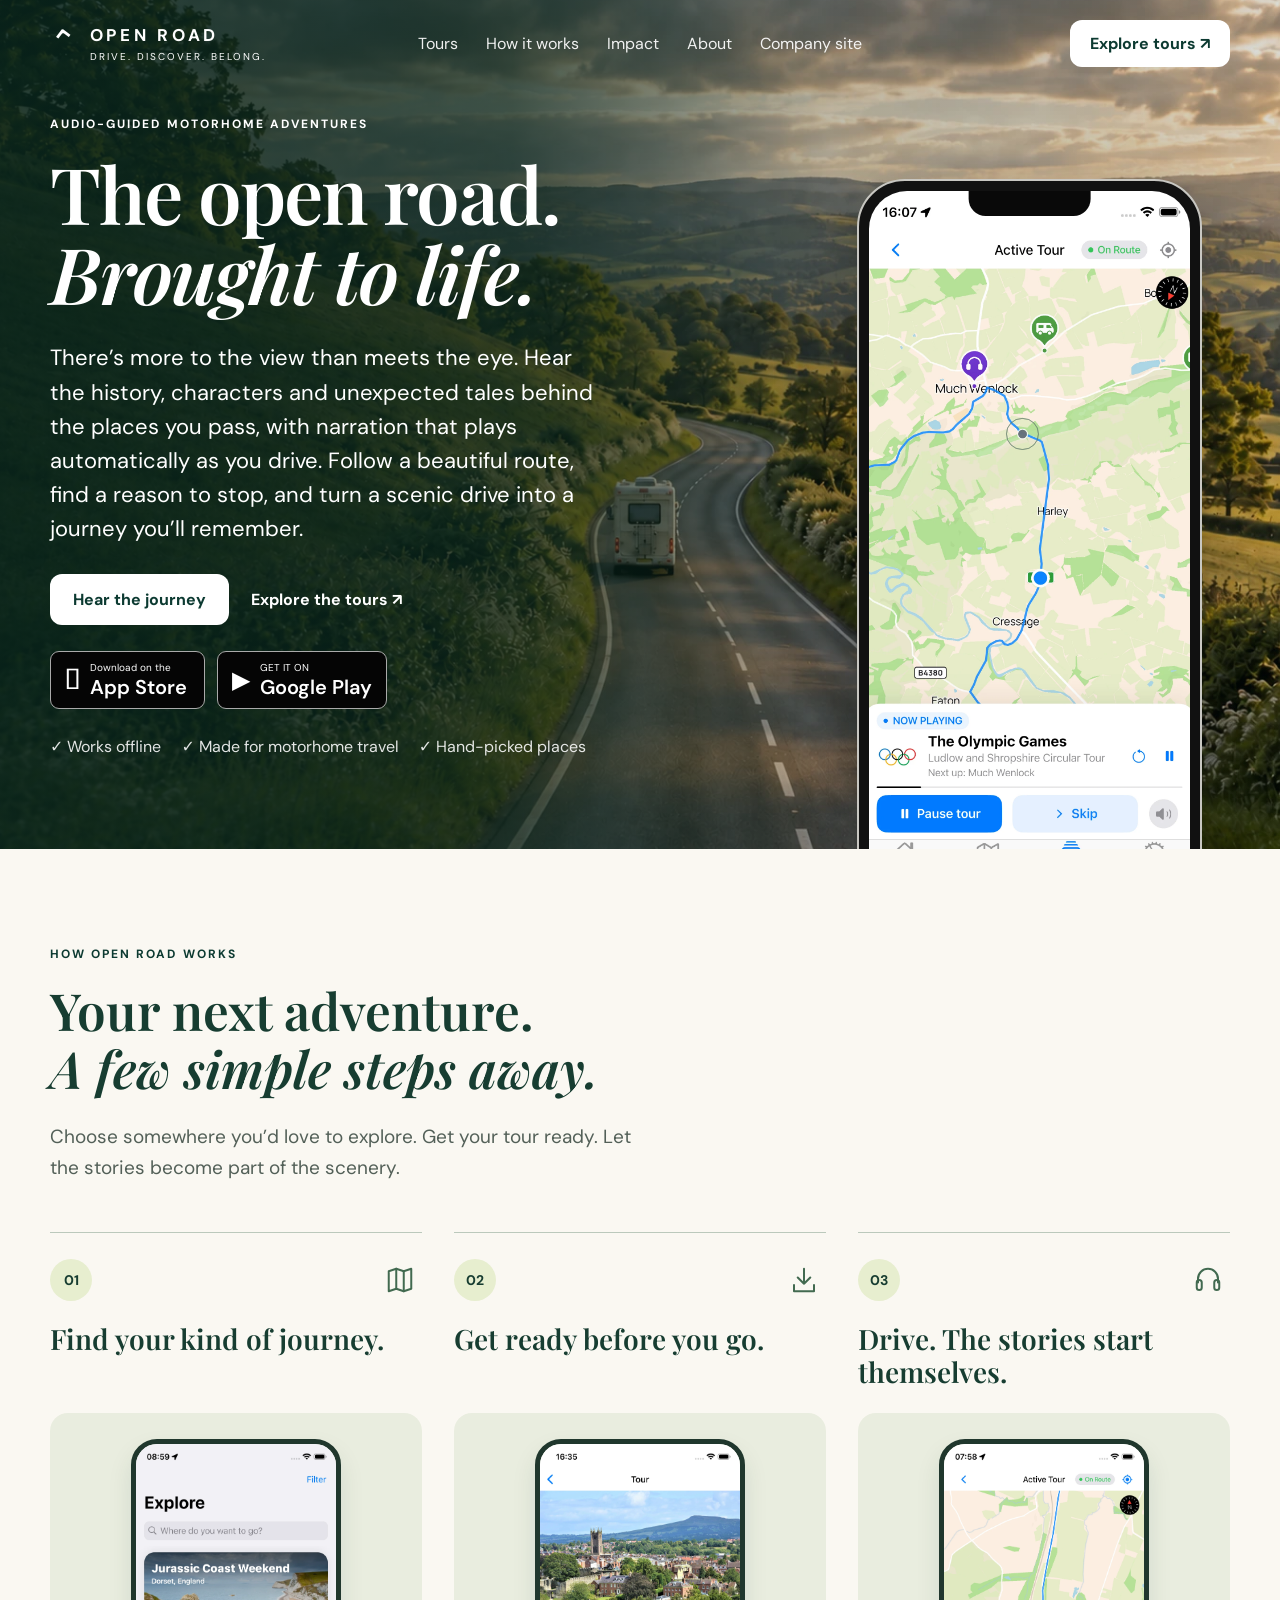
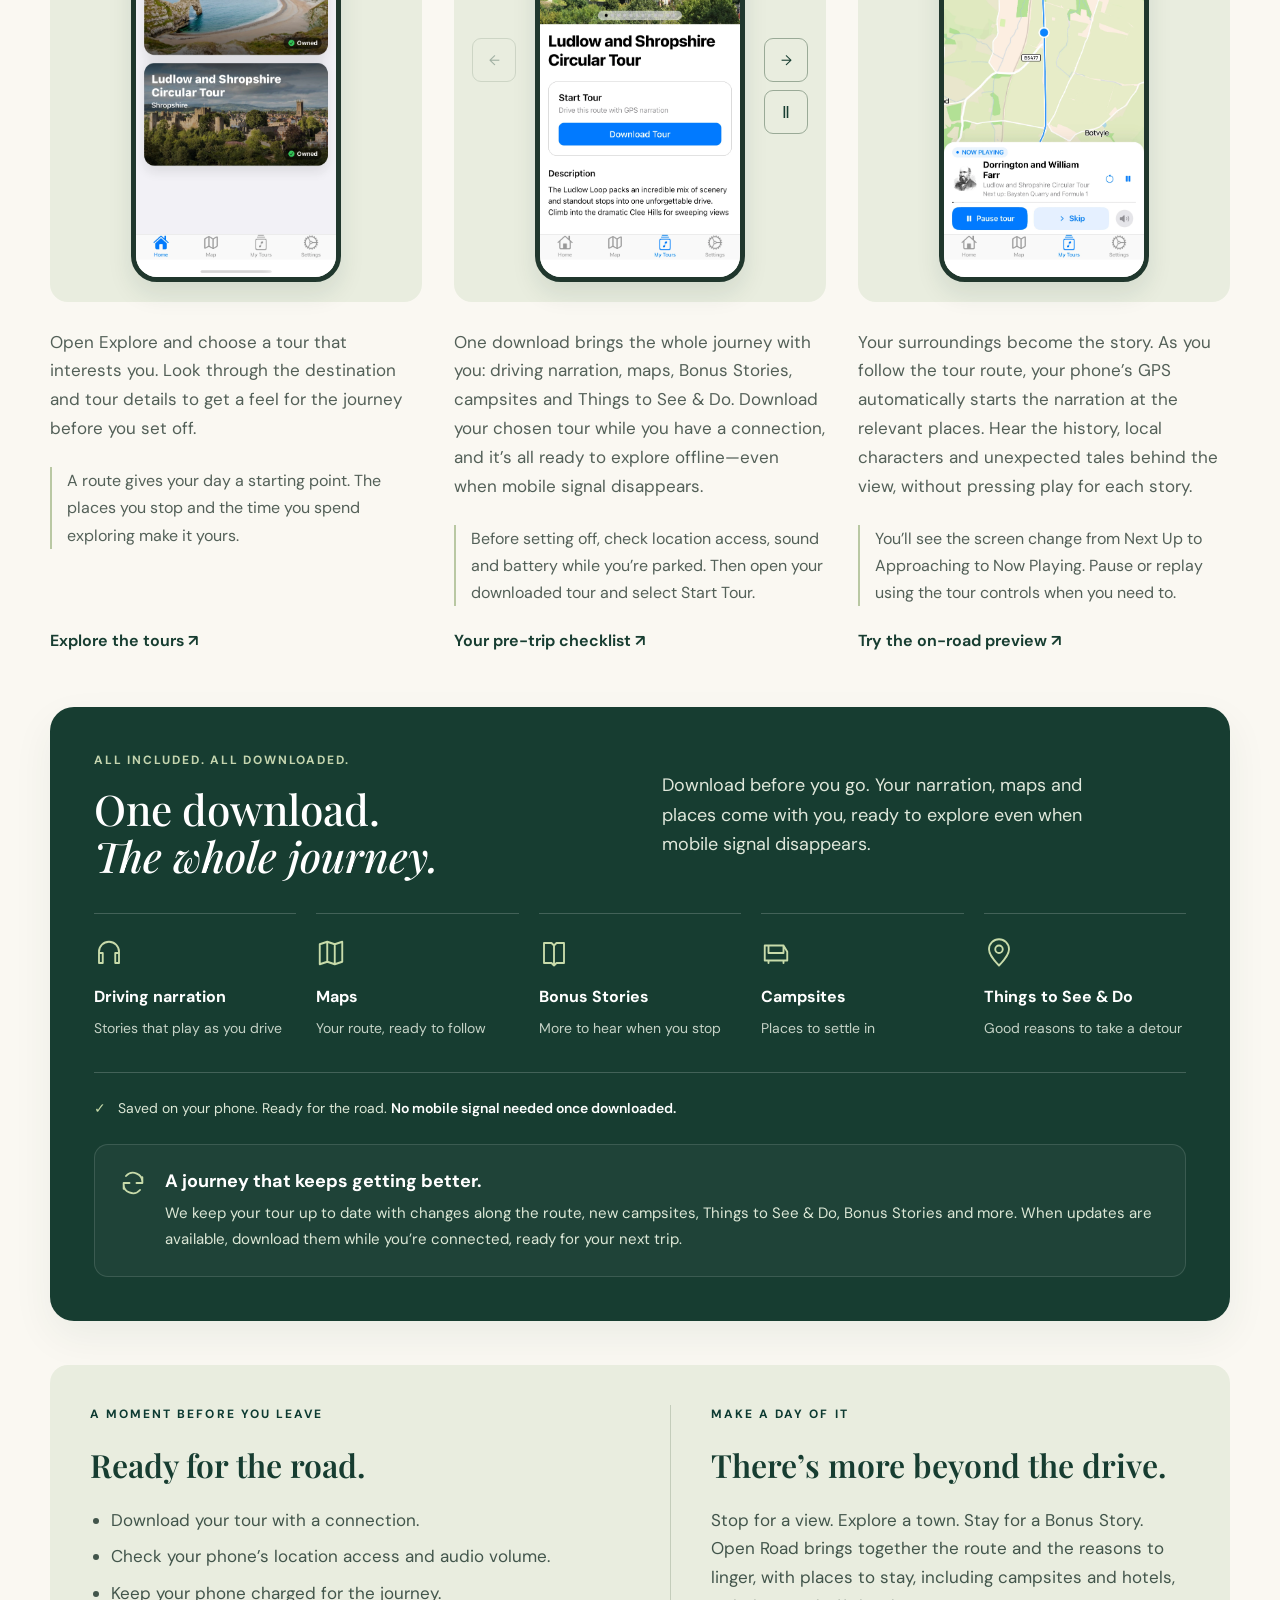
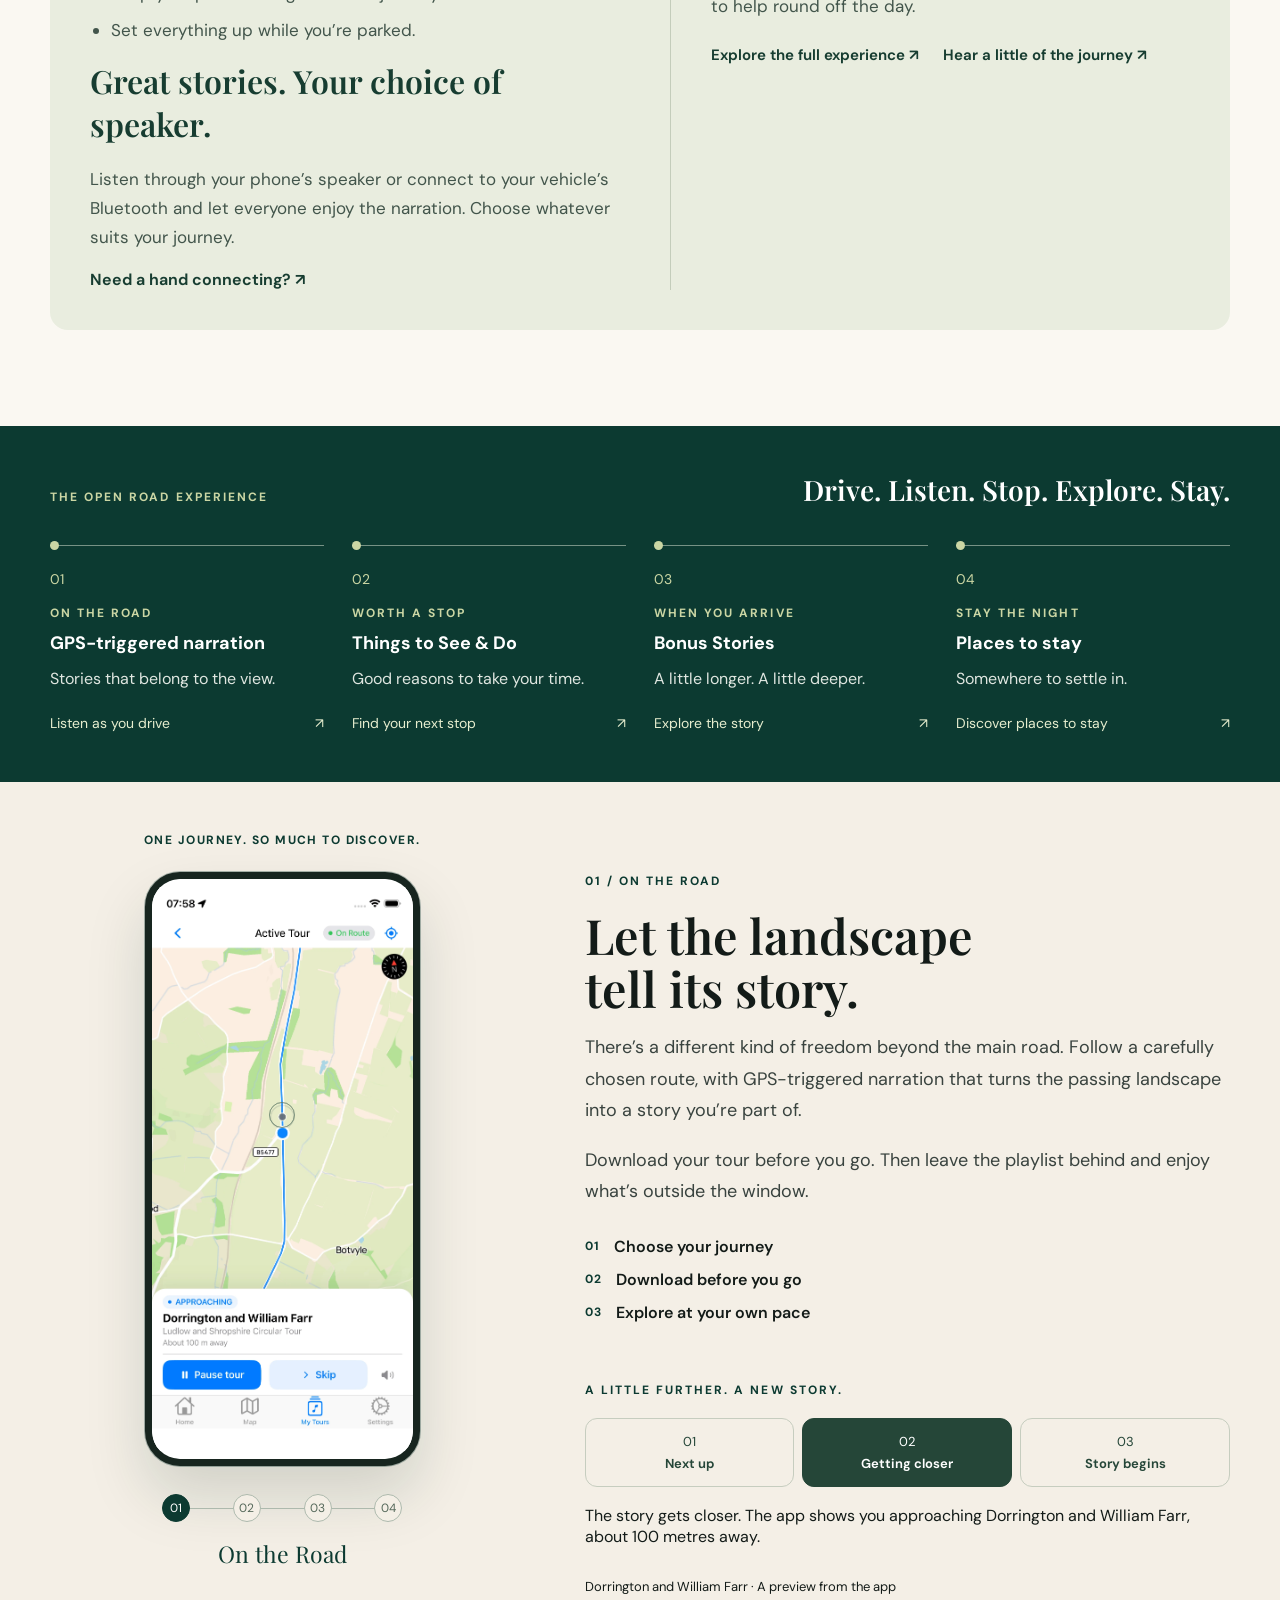
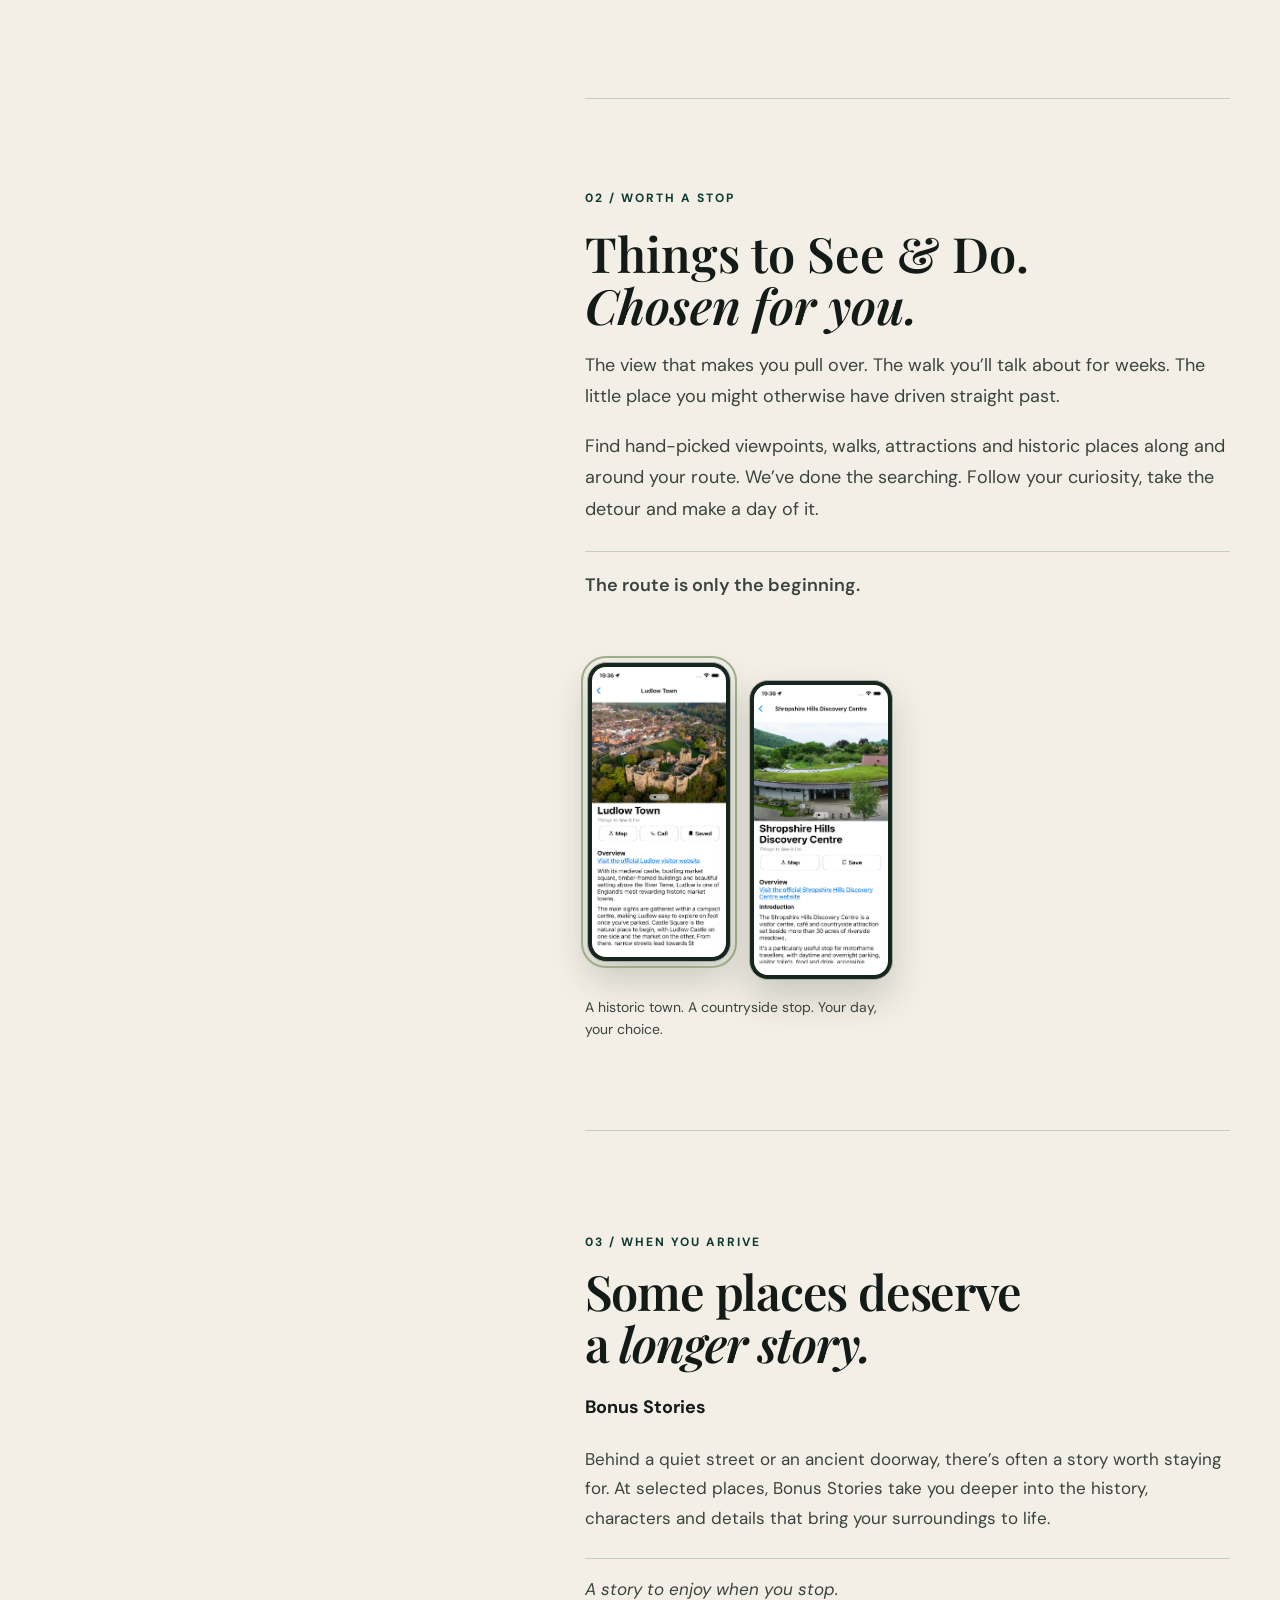
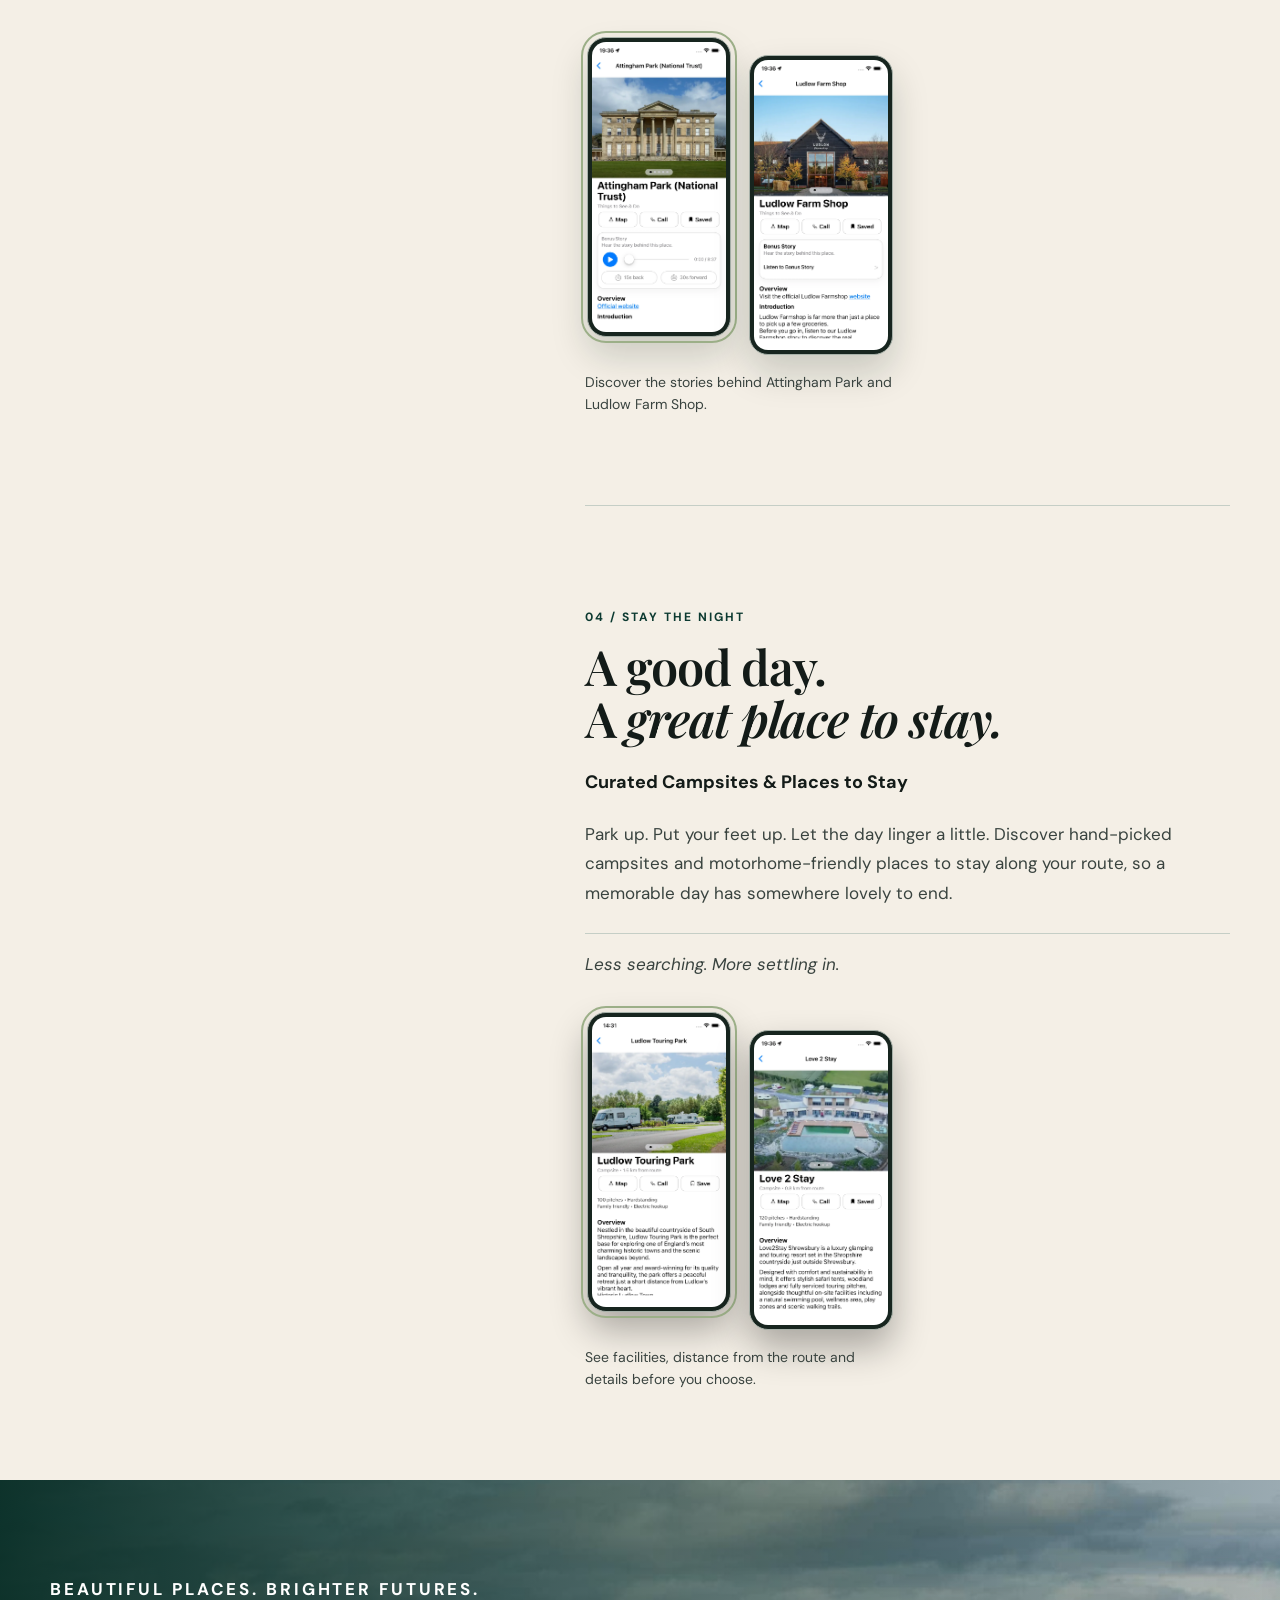
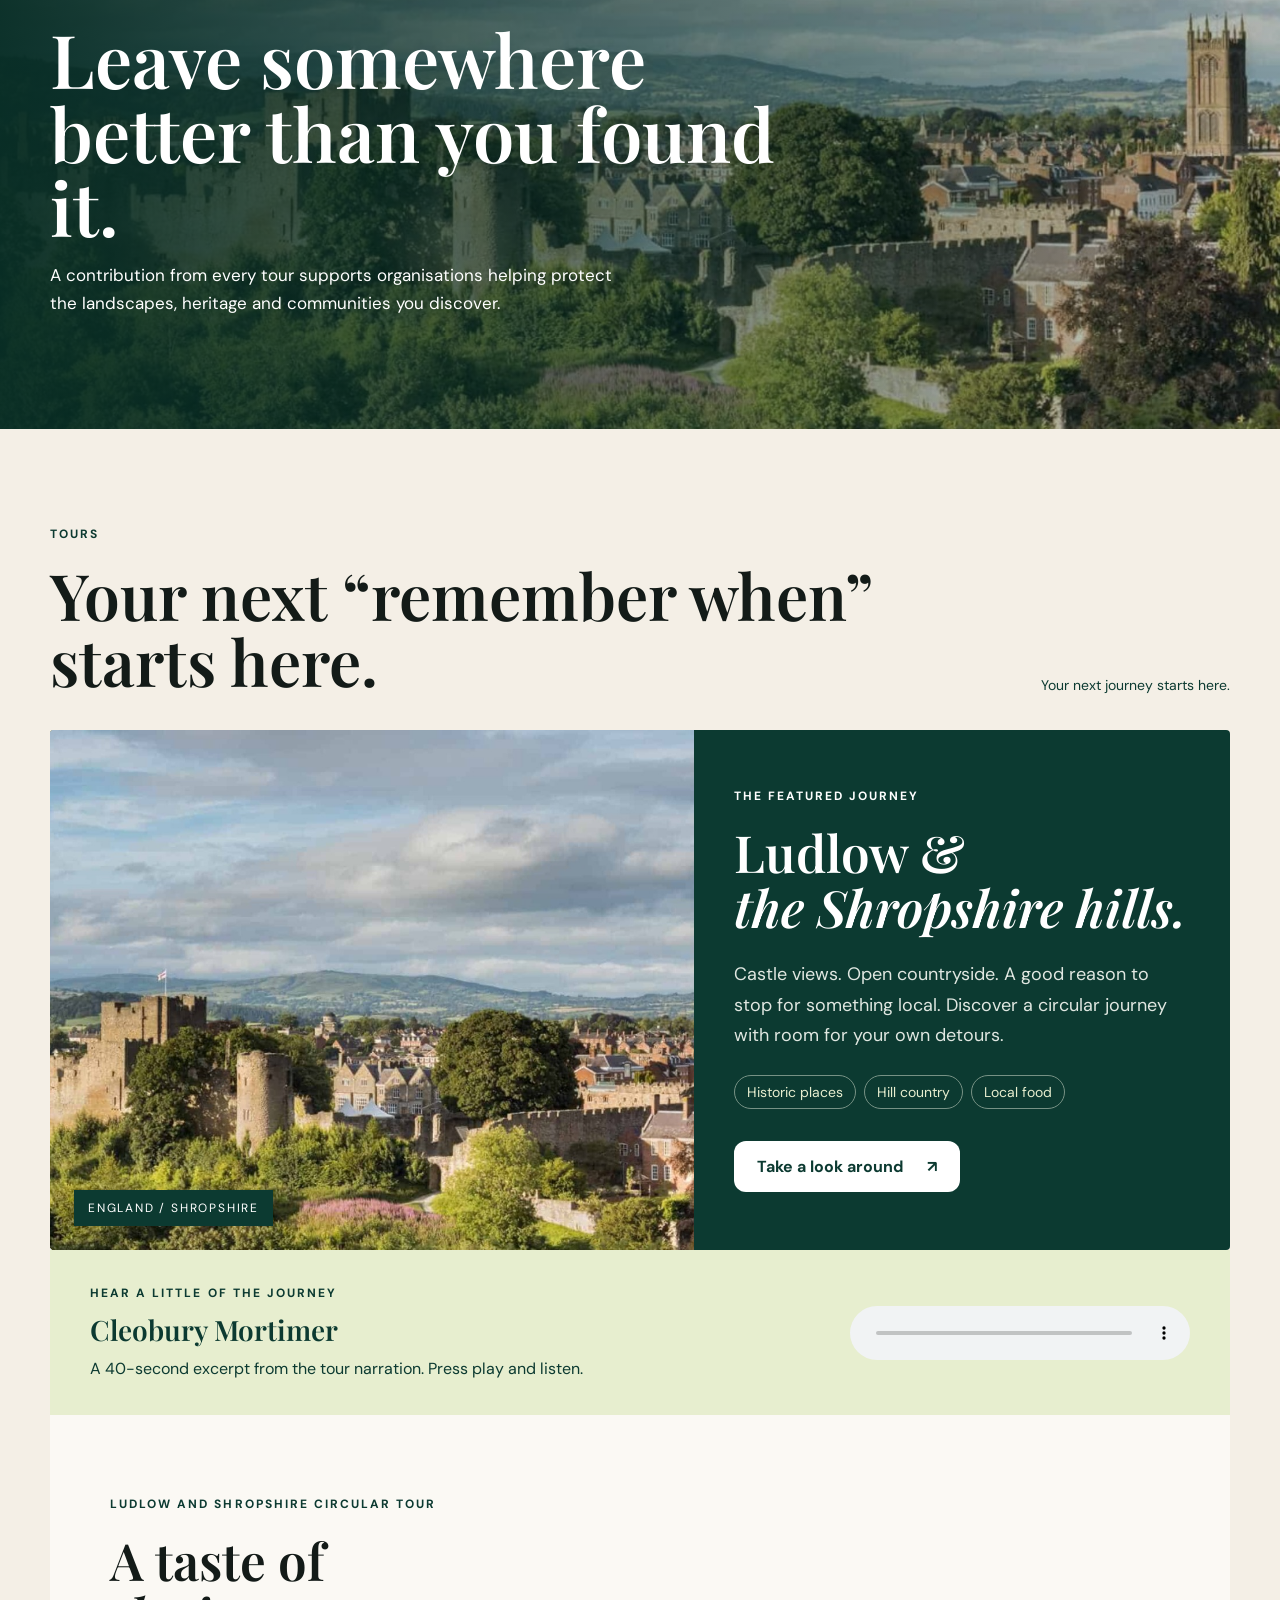
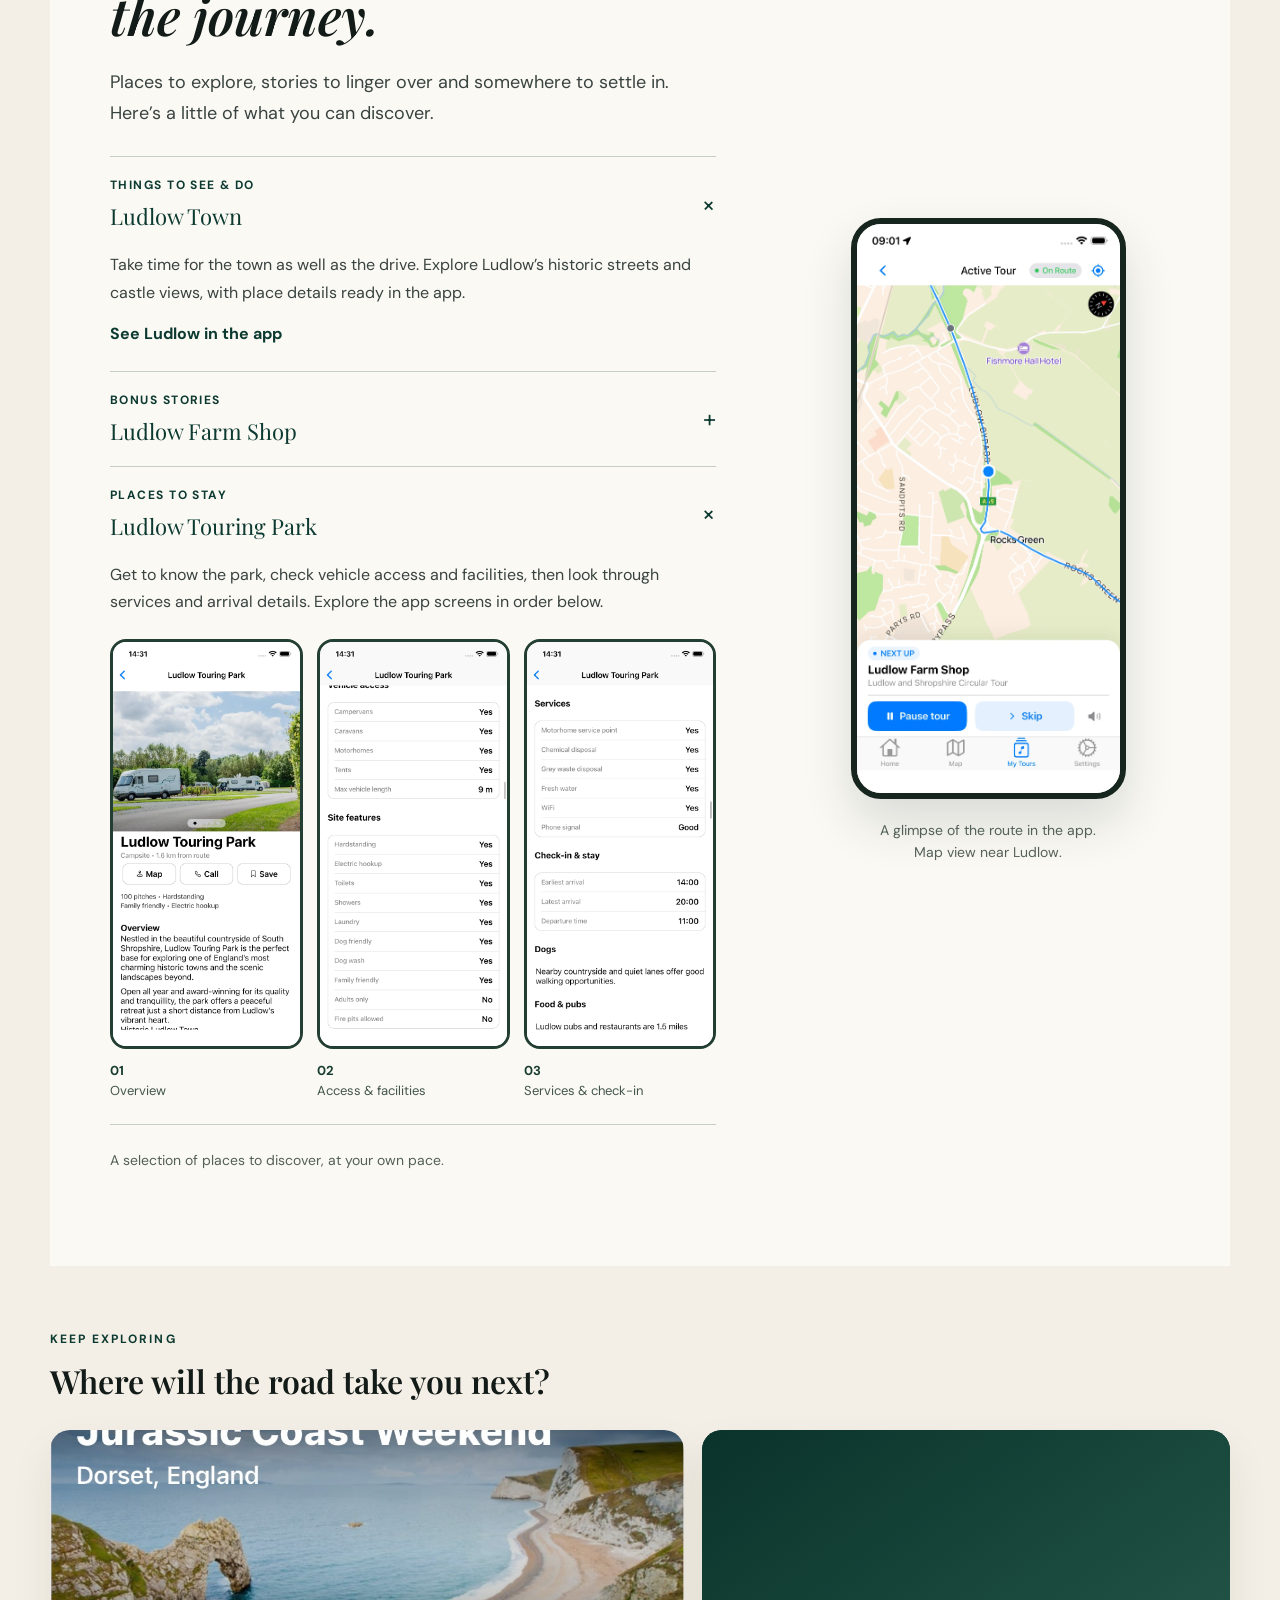
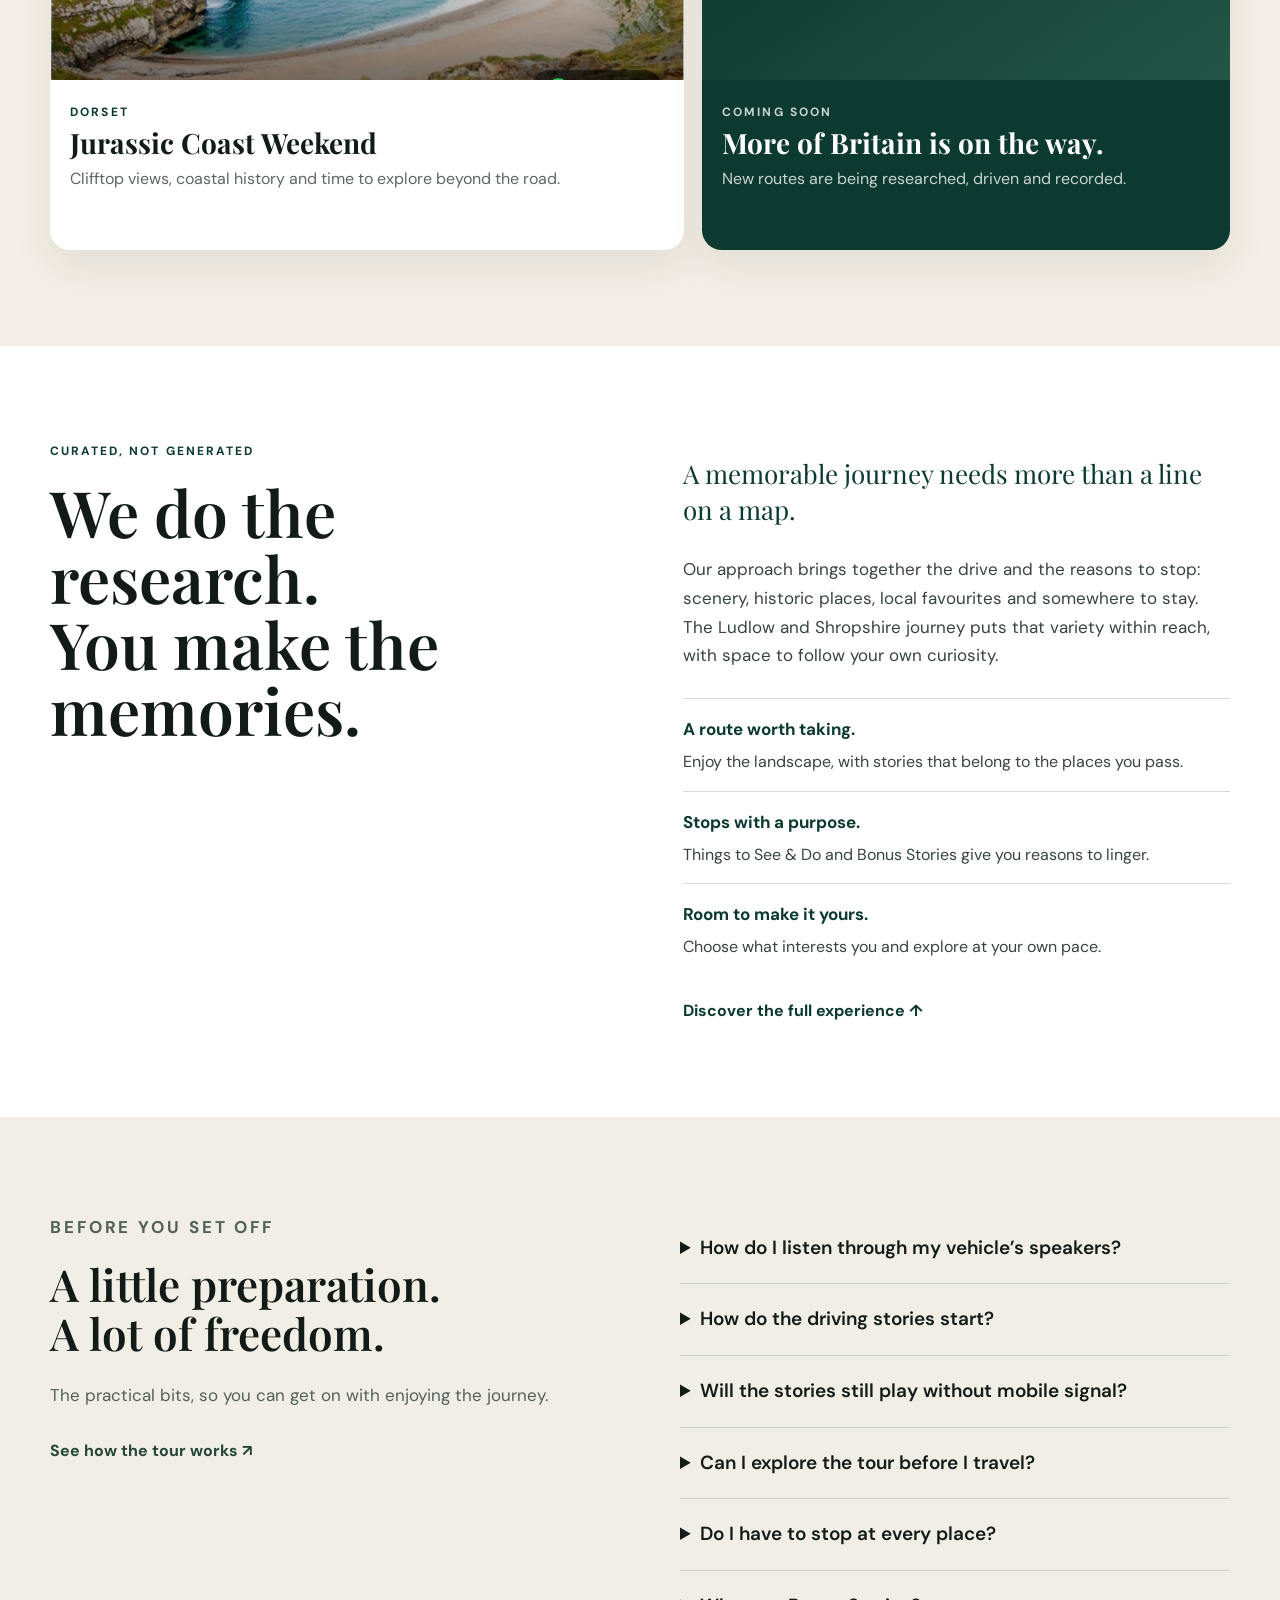
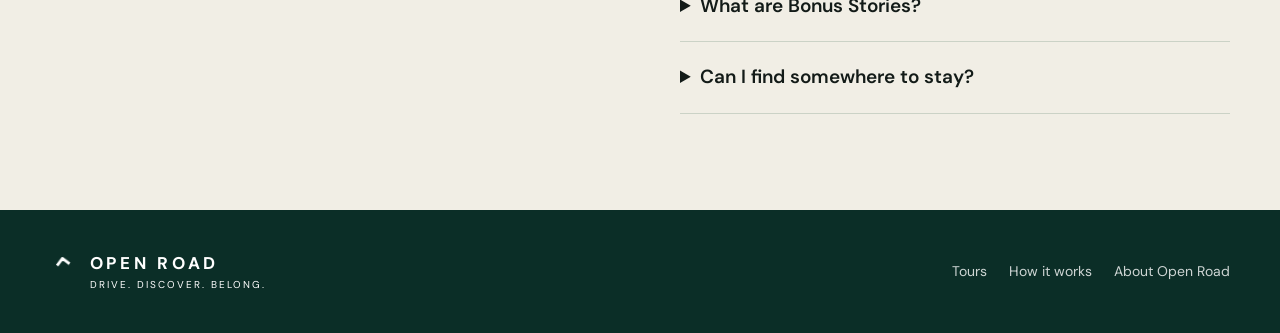
==== app/index.html @ 248213c9 "Add existing Open Road app website" ====
<!doctype html>
<html lang="en">
<head>
  <meta charset="utf-8">
  <meta name="viewport" content="width=device-width,initial-scale=1">
  <meta name="theme-color" content="#f5f1e8">
  <title>Open Road — Your motorhome journey, thoughtfully explored</title>
  <meta name="description" content="Curated motorhome journeys with GPS-triggered narration, Things to See &amp; Do, Bonus Stories and hand-picked campsites. We do the research. You make the journey.">
  <link rel="stylesheet" href="styles.css?v=offline-20260910-26">
  <script src="motion.js?v=offline-20260910-26" defer></script>
</head>
<body>
  <a class="skip-link" href="#main-content">Skip to content</a>
  <header class="site-header">
    <div class="shell nav">
      <a class="brand" href="#main-content">
        <span class="brand-icon">⌃</span>
        <span><strong>OPEN ROAD</strong><small>DRIVE. DISCOVER. BELONG.</small></span>
      </a>
      <nav aria-label="Main navigation">
        <a href="#tours">Tours</a>
        <a href="#how-it-works">How it works</a>
        <a href="#impact">Impact</a>
        <a href="#about">About</a>
        <a href="/">Company site</a>
      </nav>
      <a class="button button-dark" href="#tours">Explore tours ↗</a>
    </div>
  </header>

  <main id="main-content">
    <section class="hero">
      <div class="hero-bg"></div>
      <div class="hero-scrim"></div>
      <div class="shell hero-grid">
        <div class="hero-copy">
          <p class="eyebrow light">AUDIO-GUIDED MOTORHOME ADVENTURES</p>
          <h1>The open road.<br><em>Brought to life.</em></h1>
          <p class="lead">There’s more to the view than meets the eye. Hear the history, characters and unexpected tales behind the places you pass, with narration that plays automatically as you drive. Follow a beautiful route, find a reason to stop, and turn a scenic drive into a journey you’ll remember.</p>
          <div class="cta-row">
            <a class="button button-light" href="#narration-preview">Hear the journey</a>
            <a class="text-cta" href="#tours">Explore the tours ↗</a>
          </div>
          <div class="store-row" aria-label="App stores">
            <span class="store-badge"><span aria-hidden="true"></span><span><small>Download on the</small>App Store</span></span>
            <span class="store-badge"><span class="triangle" aria-hidden="true">▶</span><span><small>GET IT ON</small>Google Play</span></span>
          </div>
          <div class="trust-line">
            <span>✓ Works offline</span>
            <span>✓ Made for motorhome travel</span>
            <span>✓ Hand-picked places</span>
          </div>
        </div>

        <div class="hero-phone-wrap">
          <div class="phone phone-hero">
            <div class="speaker"></div>
            <img src="/app/assets/hero-olympic-games.webp" alt="Open Road playing The Olympic Games story on the route towards Much Wenlock, with audio and campsite markers on the map" width="1170" height="2532">
            <span class="hero-radar-map" aria-hidden="true"><span class="driving-radar"><i></i><i></i></span></span>
          </div>
        </div>
      </div>
    </section>

    <section class="how-section section" id="how-it-works" aria-labelledby="how-title">
      <div class="shell">
        <div class="how-heading"><p class="eyebrow">HOW OPEN ROAD WORKS</p><h2 id="how-title">Your next adventure.<br><em>A few simple steps away.</em></h2><p>Choose somewhere you’d love to explore. Get your tour ready. Let the stories become part of the scenery.</p></div>
        <ol class="how-steps">
<li><div class="how-step-label"><span class="how-number">01</span><span class="how-icon"><svg viewBox="0 0 24 24" fill="none" stroke="currentColor" stroke-width="1.6" stroke-linecap="round" stroke-linejoin="round" aria-hidden="true"><path d="m3 5 6-2 6 2 6-2v16l-6 2-6-2-6 2Z"/><path d="M9 3v16M15 5v16"/></svg></span></div><h3>Find your kind of journey.</h3><figure class="how-app"><a href="/app/assets/explore.webp" aria-label="View full screenshot: Browse destinations in the Open Road Explore screen (opens image preview)"><img src="/app/assets/explore.webp" alt="Browse destinations in the Open Road Explore screen" width="1170" height="2532" loading="lazy" decoding="async"></a></figure><p>Open Explore and choose a tour that interests you. Look through the destination and tour details to get a feel for the journey before you set off.</p><p class="how-extra">A route gives your day a starting point. The places you stop and the time you spend exploring make it yours.</p><a class="how-step-link" href="#tours">Explore the tours <span aria-hidden="true">↗</span></a></li>
<li><div class="how-step-label"><span class="how-number">02</span><span class="how-icon"><svg viewBox="0 0 24 24" fill="none" stroke="currentColor" stroke-width="1.6" stroke-linecap="round" stroke-linejoin="round" aria-hidden="true"><path d="M12 3v12m-5-5 5 5 5-5M4 16v5h16v-5"/></svg></span></div><h3>Get ready before you go.</h3><figure class="how-app download-preview" id="tour-download-preview"><div class="download-image-box"><a class="download-image-link" href="/app/assets/tour-download-ready.webp" aria-label="View full screenshot: Download Tour button (opens image preview)"><img src="/app/assets/tour-download-ready.webp" alt="Ludlow and Shropshire tour with the Download Tour button" width="1170" height="2532" loading="lazy" decoding="async"></a><div class="download-stages" role="group" aria-label="Tour download preview" hidden><button type="button" data-download-prev aria-label="Previous download stage" disabled>←</button><button type="button" data-download-next aria-label="Next download stage">→</button><button type="button" data-download-play aria-label="Pause download animation">Ⅱ</button></div></div><noscript><a href="/app/assets/tour-download-start.webp">See the tour ready to start</a></noscript></figure><p>One download brings the whole journey with you: driving narration, maps, Bonus Stories, campsites and Things to See &amp; Do. Download your chosen tour while you have a connection, and it’s all ready to explore offline—even when mobile signal disappears.</p><p class="how-extra">Before setting off, check location access, sound and battery while you’re parked. Then open your downloaded tour and select Start Tour.</p><a class="how-step-link" href="#ready-to-go">Your pre-trip checklist <span aria-hidden="true">↗</span></a></li>
<li><div class="how-step-label"><span class="how-number">03</span><span class="how-icon"><svg viewBox="0 0 24 24" fill="none" stroke="currentColor" stroke-width="1.6" stroke-linecap="round" stroke-linejoin="round" aria-hidden="true"><path d="M4 14v-3a8 8 0 0 1 16 0v3"/><rect x="3" y="12" width="4" height="8" rx="2"/><rect x="17" y="12" width="4" height="8" rx="2"/></svg></span></div><h3>Drive. The stories start themselves.</h3><figure class="how-app"><a href="/app/assets/driving-playing.webp" aria-label="View full screenshot: Active Tour map with Dorrington and William Farr now playing (opens image preview)"><img src="/app/assets/driving-playing.webp" alt="Active Tour map with Dorrington and William Farr now playing" width="1170" height="2532" loading="lazy" decoding="async"></a></figure><p>Your surroundings become the story. As you follow the tour route, your phone’s GPS automatically starts the narration at the relevant places. Hear the history, local characters and unexpected tales behind the view, without pressing play for each story.</p><p class="how-extra">You’ll see the screen change from Next Up to Approaching to Now Playing. Pause or replay using the tour controls when you need to.</p><a class="how-step-link" href="#on-the-road">Try the on-road preview <span aria-hidden="true">↗</span></a></li>
        </ol>
<section class="offline-feature" aria-labelledby="offline-title"><div class="offline-feature-heading"><div><p class="eyebrow">ALL INCLUDED. ALL DOWNLOADED.</p><h3 id="offline-title">One download.<br><em>The whole journey.</em></h3></div><p>Download before you go. Your narration, maps and places come with you, ready to explore even when mobile signal disappears.</p></div><ul class="offline-inclusions"><li><svg viewBox="0 0 24 24" fill="none" stroke="currentColor" stroke-width="1.5" stroke-linecap="round" stroke-linejoin="round" aria-hidden="true"><path d="M4 14v-3a8 8 0 0 1 16 0v3 M4 12h3v8H4z M17 12h3v8h-3z"/></svg><strong>Driving narration</strong><span>Stories that play as you drive</span></li><li><svg viewBox="0 0 24 24" fill="none" stroke="currentColor" stroke-width="1.5" stroke-linecap="round" stroke-linejoin="round" aria-hidden="true"><path d="M3 5l6-2 6 2 6-2v16l-6 2-6-2-6 2z M9 3v16 M15 5v16"/></svg><strong>Maps</strong><span>Your route, ready to follow</span></li><li><svg viewBox="0 0 24 24" fill="none" stroke="currentColor" stroke-width="1.5" stroke-linecap="round" stroke-linejoin="round" aria-hidden="true"><path d="M4 4h6l2 2 2-2h6v16h-6l-2 2-2-2H4z M12 6v16"/></svg><strong>Bonus Stories</strong><span>More to hear when you stop</span></li><li><svg viewBox="0 0 24 24" fill="none" stroke="currentColor" stroke-width="1.5" stroke-linecap="round" stroke-linejoin="round" aria-hidden="true"><path d="M3 6h15l3 5v7H3z M6 6v6h12V6 M6 18v2 M18 18v2"/></svg><strong>Campsites</strong><span>Places to settle in</span></li><li><svg viewBox="0 0 24 24" fill="none" stroke="currentColor" stroke-width="1.5" stroke-linecap="round" stroke-linejoin="round" aria-hidden="true"><path d="M12 22s8-8 8-13a8 8 0 1 0-16 0c0 5 8 13 8 13z M9 9a3 3 0 1 0 6 0a3 3 0 1 0-6 0"/></svg><strong>Things to See & Do</strong><span>Good reasons to take a detour</span></li></ul><p class="offline-promise"><span aria-hidden="true">✓</span> Saved on your phone. Ready for the road. <strong>No mobile signal needed once downloaded.</strong></p><div class="tour-update-note"><svg viewBox="0 0 24 24" fill="none" stroke="currentColor" stroke-width="1.6" stroke-linecap="round" stroke-linejoin="round" aria-hidden="true"><path d="M20 7v5h-5M4 17v-5h5M6 6a8 8 0 0 1 14 6M18 18a8 8 0 0 1-14-6"/></svg><div><h4>A journey that keeps getting better.</h4><p>We keep your tour up to date with changes along the route, new campsites, Things to See &amp; Do, Bonus Stories and more. When updates are available, download them while you’re connected, ready for your next trip.</p></div></div></section>
        <div class="how-ready" id="ready-to-go">
          <div><p class="eyebrow">A MOMENT BEFORE YOU LEAVE</p><h3>Ready for the road.</h3><ul><li>Download your tour with a connection.</li><li>Check your phone’s location access and audio volume.</li><li>Keep your phone charged for the journey.</li><li>Set everything up while you’re parked.</li></ul><h3>Great stories. Your choice of speaker.</h3><p>Listen through your phone’s speaker or connect to your vehicle’s Bluetooth and let everyone enjoy the narration. Choose whatever suits your journey.</p><a class="text-cta" href="#connecting-audio">Need a hand connecting? ↗</a></div>
          <div class="how-freedom"><p class="eyebrow">MAKE A DAY OF IT</p><h3>There’s more beyond the drive.</h3><p>Stop for a view. Explore a town. Stay for a Bonus Story. Open Road brings together the route and the reasons to linger, with places to stay, including campsites and hotels, to help round off the day.</p><div class="how-links"><a href="#journey">Explore the full experience ↗</a><a href="#narration-preview">Hear a little of the journey ↗</a></div></div>
        </div>
      </div>
    </section>

    <section class="journey" id="journey" aria-labelledby="journey-title">
      <div class="shell">
        <div class="journey-heading"><p class="eyebrow">THE OPEN ROAD EXPERIENCE</p><h2 id="journey-title">Drive. Listen. Stop. Explore. Stay.</h2></div>
        <ol class="journey-track">
          <li><a href="#on-the-road"><span class="step-number">01</span><span class="eyebrow">ON THE ROAD</span><h3>GPS-triggered narration</h3><p>Stories that belong to the view.</p><span class="step-link">Listen as you drive <span aria-hidden="true">↗</span></span></a></li>
          <li><a href="#worth-a-stop"><span class="step-number">02</span><span class="eyebrow">WORTH A STOP</span><h3>Things to See &amp; Do</h3><p>Good reasons to take your time.</p><span class="step-link">Find your next stop <span aria-hidden="true">↗</span></span></a></li>
          <li><a href="#bonus-stories"><span class="step-number">03</span><span class="eyebrow">WHEN YOU ARRIVE</span><h3>Bonus Stories</h3><p>A little longer. A little deeper.</p><span class="step-link">Explore the story <span aria-hidden="true">↗</span></span></a></li>
          <li><a href="#places-to-stay"><span class="step-number">04</span><span class="eyebrow">STAY THE NIGHT</span><h3>Places to stay</h3><p>Somewhere to settle in.</p><span class="step-link">Discover places to stay <span aria-hidden="true">↗</span></span></a></li>
        </ol>
      </div>
    </section>

    <div class="journey-chapters">
      <aside class="journey-companion">
        <div class="companion-sticky">
          <p class="eyebrow">ONE JOURNEY. SO MUCH TO DISCOVER.</p>
          <div class="companion-phone">
            <img class="is-current" src="/app/assets/driving-playing.webp" alt="" width="1170" height="2532">
            <img src="/app/assets/discover-ludlow.webp" alt="" width="1170" height="2532" loading="lazy">
            <img src="/app/assets/bonus-attingham.webp" alt="" width="1170" height="2532" loading="lazy">
            <img src="/app/assets/ludlow-park-overview.webp" alt="" width="1170" height="2532" loading="lazy">
            <button class="companion-enlarge" type="button" aria-label="Enlarge current journey screenshot" aria-haspopup="dialog"></button><span class="driving-radar" aria-hidden="true"><i></i><i></i></span>
          </div>
          <div class="companion-route"><span class="is-current">01</span><span>02</span><span>03</span><span>04</span></div>
          <p class="companion-caption">On the Road</p>
        </div>
      </aside>
      <div class="chapter-content">
    <section class="section cream" id="on-the-road">
      <div class="shell intro-grid">
        <div class="copy">
          <p class="eyebrow">01 / ON THE ROAD</p>
          <h2>Let the landscape<br>tell its story.</h2>
          <p>There’s a different kind of freedom beyond the main road. Follow a carefully chosen route, with GPS-triggered narration that turns the passing landscape into a story you’re part of.</p>
          <p>Download your tour before you go. Then leave the playlist behind and enjoy what’s outside the window.</p>
          <div class="points">
            <span><b>01</b> Choose your journey</span>
            <span><b>02</b> Download before you go</span>
            <span><b>03</b> Explore at your own pace</span>
          </div>
          <div class="driving-demo">
            <p class="eyebrow">A LITTLE FURTHER. A NEW STORY.</p>
            <div class="driving-controls" role="group" aria-label="Preview the driving experience" hidden>
              <button type="button" aria-pressed="true" data-driving="0">01 <span>Next up</span></button>
              <button type="button" aria-pressed="false" data-driving="1">02 <span>Getting closer</span></button>
              <button type="button" aria-pressed="false" data-driving="2">03 <span>Story begins</span></button>
            </div>
            <p class="driving-description" aria-live="polite">A glimpse of what’s ahead. See the next story as you follow the route.</p>
            <p class="driving-footnote">Dorrington and William Farr · A preview from the app</p>
          </div>
        </div>
        <figure class="driving-screen">
          <div class="driving-surface"><img src="/app/assets/driving-next.webp" alt="Open Road showing Dorrington and William Farr as the next story on the route" width="1170" height="2532" loading="lazy"><span class="driving-radar" aria-hidden="true"><i></i><i></i></span></div>
          <figcaption>Real screens from the Ludlow and Shropshire Circular Tour.</figcaption>
        </figure>
      </div>
    </section>

    <section class="section white" id="worth-a-stop">
      <div class="shell discovery-grid">
        <figure class="app-showcase"><div class="section-selected-screen"><img src="/app/assets/discover-ludlow.webp" alt="Open Road app: Ludlow Town — Things to See &amp; Do" width="1170" height="2532" loading="lazy"></div><div class="screen-pair"><button type="button" class="screen-device" aria-label="Show Open Road app: Ludlow Town — Things to See &amp; Do"><img src="/app/assets/discover-ludlow.webp" alt="Open Road app: Ludlow Town — Things to See &amp; Do" width="1170" height="2532" loading="lazy"></button><button type="button" class="screen-device" aria-label="Show Open Road app: Shropshire Hills Discovery Centre"><img src="/app/assets/discover-shropshire.webp" alt="Open Road app: Shropshire Hills Discovery Centre" width="1170" height="2532" loading="lazy"></button></div><figcaption>A historic town. A countryside stop. Your day, your choice.</figcaption></figure>
        <div class="copy">
          <p class="eyebrow">02 / WORTH A STOP</p>
          <h2>Things to See &amp; Do.<br><em>Chosen for you.</em></h2>
          <p>The view that makes you pull over. The walk you’ll talk about for weeks. The little place you might otherwise have driven straight past.</p>
          <p>Find hand-picked viewpoints, walks, attractions and historic places along and around your route. We’ve done the searching. Follow your curiosity, take the detour and make a day of it.</p>
          <p class="discovery-note">The route is only the beginning.</p>
        </div>
      </div>
    </section>

    <section class="linger-section" aria-label="More to discover when you stop">
      <div class="shell linger-grid">
        <article id="bonus-stories" class="linger-story">
          <p class="eyebrow">03 / WHEN YOU ARRIVE</p>
          <h2>Some places deserve<br>a <em>longer story.</em></h2>
          <h3>Bonus Stories</h3>
          <p>Behind a quiet street or an ancient doorway, there’s often a story worth staying for. At selected places, Bonus Stories take you deeper into the history, characters and details that bring your surroundings to life.</p>
          <p class="linger-note">A story to enjoy when you stop.</p><figure class="app-showcase"><div class="section-selected-screen"><img src="/app/assets/bonus-attingham.webp" alt="Open Road app: Attingham Park — Bonus Story player" width="1170" height="2532" loading="lazy"></div><div class="screen-pair"><button type="button" class="screen-device" aria-label="Show Open Road app: Attingham Park — Bonus Story player"><img src="/app/assets/bonus-attingham.webp" alt="Open Road app: Attingham Park — Bonus Story player" width="1170" height="2532" loading="lazy"></button><button type="button" class="screen-device" aria-label="Show Open Road app: Ludlow Farm Shop — Bonus Story"><img src="/app/assets/bonus-farmshop.webp" alt="Open Road app: Ludlow Farm Shop — Bonus Story" width="1170" height="2532" loading="lazy"></button></div><figcaption>Discover the stories behind Attingham Park and Ludlow Farm Shop.</figcaption></figure>
        </article>
        <article id="places-to-stay" class="linger-stay">
          <p class="eyebrow light">04 / STAY THE NIGHT</p>
          <h2>A good day.<br>A <em>great place to stay.</em></h2>
          <h3>Curated Campsites &amp; Places to Stay</h3>
          <p>Park up. Put your feet up. Let the day linger a little. Discover hand-picked campsites and motorhome-friendly places to stay along your route, so a memorable day has somewhere lovely to end.</p>
          <p class="linger-note">Less searching. More settling in.</p><figure class="app-showcase"><div class="section-selected-screen"><img src="/app/assets/ludlow-park-overview.webp" alt="Open Road app: Ludlow Touring Park — campsite details" width="1170" height="2532" loading="lazy"></div><div class="screen-pair"><button type="button" class="screen-device" aria-label="Show Open Road app: Ludlow Touring Park — campsite details"><img src="/app/assets/ludlow-park-overview.webp" alt="Open Road app: Ludlow Touring Park — campsite details" width="1170" height="2532" loading="lazy"></button><button type="button" class="screen-device" aria-label="Show Open Road app: Love 2 Stay — campsite details"><img src="/app/assets/stay-love2stay.webp" alt="Open Road app: Love 2 Stay — campsite details" width="1170" height="2532" loading="lazy"></button></div><figcaption>See facilities, distance from the route and details before you choose.</figcaption></figure>
        </article>
      </div>
    </section>

      </div>
    </div>

    <section class="impact" id="impact">
      <div class="impact-bg"></div>
      <div class="impact-scrim"></div>
      <div class="shell impact-copy">
        <p class="eyebrow light">BEAUTIFUL PLACES. BRIGHTER FUTURES.</p>
        <h2>Leave somewhere better than you found it.</h2>
        <p>A contribution from every tour supports organisations helping protect the landscapes, heritage and communities you discover.</p>
      </div>
    </section>

    <section class="section cream" id="tours">
      <div class="shell">
        <div class="section-head">
          <div>
            <p class="eyebrow">TOURS</p>
            <h2>Your next “remember when”<br>starts here.</h2>
          </div>
          <span class="tour-intro">Your next journey starts here.</span>
        </div>
        <article class="featured-journey" aria-labelledby="featured-title">
          <div class="featured-landscape"><img src="/app/assets/ludlow-hero.jpg" alt="Ludlow Castle and the town, with the Shropshire countryside beyond" width="1600" height="1098" loading="lazy"><span>ENGLAND / SHROPSHIRE</span></div>
          <div class="featured-copy">
            <p class="eyebrow light">THE FEATURED JOURNEY</p>
            <h3 id="featured-title">Ludlow &amp;<br><em>the Shropshire hills.</em></h3>
            <p>Castle views. Open countryside. A good reason to stop for something local. Discover a circular journey with room for your own detours.</p>
            <ul class="journey-flavours" aria-label="Journey highlights"><li>Historic places</li><li>Hill country</li><li>Local food</li></ul>
            <a class="button button-light" href="#shropshire-preview">Take a look around <span aria-hidden="true">↗</span></a>
          </div>
        </article>
        <section class="narration-preview" id="narration-preview" aria-labelledby="narration-title">
          <div><p class="eyebrow">HEAR A LITTLE OF THE JOURNEY</p><h3 id="narration-title">Cleobury Mortimer</h3><p id="sample-description">A 40-second excerpt from the tour narration. Press play and listen.</p></div>
          <audio controls preload="none" aria-labelledby="narration-title" aria-describedby="sample-description"><source src="/app/assets/narration-cleobury.m4a" type="audio/mp4">Your browser does not support the audio player. <a href="/app/assets/narration-cleobury.m4a">Listen to the Cleobury Mortimer sample</a>.</audio>
        </section>
        <section class="route-preview" id="shropshire-preview" aria-labelledby="preview-title">
          <div class="preview-copy">
            <p class="eyebrow">LUDLOW AND SHROPSHIRE CIRCULAR TOUR</p>
            <h3 id="preview-title">A taste of<br><em>the journey.</em></h3>
            <p class="preview-intro">Places to explore, stories to linger over and somewhere to settle in. Here’s a little of what you can discover.</p>
            <div class="highlight-list">
              <details open><summary><span><small>THINGS TO SEE &amp; DO</small>Ludlow Town</span><span class="detail-toggle" aria-hidden="true">+</span></summary><div class="highlight-body"><p>Take time for the town as well as the drive. Explore Ludlow’s historic streets and castle views, with place details ready in the app.</p><button type="button" class="text-link preview-select" data-screen="/app/assets/discover-ludlow.webp" aria-pressed="false">See Ludlow in the app</button></div></details>
              <details><summary><span><small>BONUS STORIES</small>Ludlow Farm Shop</span><span class="detail-toggle" aria-hidden="true">+</span></summary><div class="highlight-body"><p>A stop for local food, with a Bonus Story to discover when you arrive. Make a little more of the places along the way.</p><button type="button" class="text-link preview-select" data-screen="/app/assets/bonus-farmshop.webp" aria-pressed="false">Explore the Bonus Story screen</button></div></details>
              <details id="ludlow-touring-park" open><summary><span><small>PLACES TO STAY</small>Ludlow Touring Park</span><span class="detail-toggle" aria-hidden="true">+</span></summary><div class="highlight-body"><p>Get to know the park, check vehicle access and facilities, then look through services and arrival details. Explore the app screens in order below.</p><div class="park-screens"><figure><button type="button" class="preview-select" data-screen="/app/assets/ludlow-park-overview.webp" aria-label="Show Ludlow Touring Park overview, campsite photo and distance from the route" aria-pressed="false"><img src="/app/assets/ludlow-park-overview.webp" alt="Ludlow Touring Park overview, campsite photo and distance from the route" width="1170" height="2532" loading="lazy" decoding="async"></button><figcaption><span>01</span> Overview</figcaption></figure><figure><button type="button" class="preview-select" data-screen="/app/assets/ludlow-park-facilities.webp" aria-label="Show Ludlow Touring Park vehicle access and site features" aria-pressed="false"><img src="/app/assets/ludlow-park-facilities.webp" alt="Ludlow Touring Park vehicle access and site features" width="1170" height="2532" loading="lazy" decoding="async"></button><figcaption><span>02</span> Access & facilities</figcaption></figure><figure><button type="button" class="preview-select" data-screen="/app/assets/ludlow-park-services.webp" aria-label="Show Ludlow Touring Park services, arrival and departure information" aria-pressed="false"><img src="/app/assets/ludlow-park-services.webp" alt="Ludlow Touring Park services, arrival and departure information" width="1170" height="2532" loading="lazy" decoding="async"></button><figcaption><span>03</span> Services & check-in</figcaption></figure></div></div></details>
            </div>
            <p class="preview-footnote">A selection of places to discover, at your own pace.</p>
          </div>
          <figure class="preview-map"><a href="/app/assets/active-next-up.webp" aria-label="Open the full Active Tour map screenshot (opens image preview)"><img src="/app/assets/active-next-up.webp" alt="Actual Open Road map view near Ludlow, with Ludlow Farm Shop shown as the next stop" width="1170" height="2532" loading="lazy"></a><figcaption>A glimpse of the route in the app.<br>Map view near Ludlow.</figcaption></figure>
        </section>
        <div class="more-journeys-heading"><p class="eyebrow">KEEP EXPLORING</p><h3>Where will the road take you next?</h3></div>
        <div class="tour-grid more-journeys">
          <article class="tour-card">
            <img src="/app/assets/tour-jurassic.jpg" alt="Jurassic Coast">
            <div class="tour-card-copy">
              <span>DORSET</span>
              <h3>Jurassic Coast Weekend</h3>
              <p>Clifftop views, coastal history and time to explore beyond the road.</p>
            </div>
          </article>
          <article class="tour-card coming">
            <div class="coming-bg"></div>
            <div class="tour-card-copy">
              <span>COMING SOON</span>
              <h3>More of Britain is on the way.</h3>
              <p>New routes are being researched, driven and recorded.</p>
            </div>
          </article>
        </div>
      </div>
    </section>

    <section class="section white" id="about">
      <div class="shell about-grid">
        <div>
          <p class="eyebrow">CURATED, NOT GENERATED</p>
          <h2>We do the research.<br>You make the memories.</h2>
        </div>
        <div>
          <p class="curation-intro">A memorable journey needs more than a line on a map.</p>
          <p>Our approach brings together the drive and the reasons to stop: scenery, historic places, local favourites and somewhere to stay. The Ludlow and Shropshire journey puts that variety within reach, with space to follow your own curiosity.</p>
          <div class="curation-principles"><p><strong>A route worth taking.</strong><span>Enjoy the landscape, with stories that belong to the places you pass.</span></p><p><strong>Stops with a purpose.</strong><span>Things to See &amp; Do and Bonus Stories give you reasons to linger.</span></p><p><strong>Room to make it yours.</strong><span>Choose what interests you and explore at your own pace.</span></p></div>
          <a class="text-link" href="#journey">Discover the full experience ↑</a>
        </div>
      </div>
    </section>
    <section class="section travel-faq" id="before-you-go" aria-labelledby="faq-title">
      <div class="shell faq-grid">
        <div><p class="eyebrow">BEFORE YOU SET OFF</p><h2 id="faq-title">A little preparation.<br>A lot of freedom.</h2><p>The practical bits, so you can get on with enjoying the journey.</p><a class="text-cta" href="#on-the-road">See how the tour works ↗</a></div>
        <div class="faq-questions">
          <details id="connecting-audio"><summary>How do I listen through my vehicle’s speakers?</summary><p>While parked, pair your phone using your vehicle’s Bluetooth instructions, then select Bluetooth audio on the stereo. Play a little audio to check the connection and adjust the volume before you set off.</p><p>Using a hired motorhome or rental car? Ask the hire team to help you pair your phone. You can also listen through your phone’s own speaker.</p></details>
          <details><summary>How do the driving stories start?</summary><p>Your phone’s GPS tells the app when you reach a narration point along the tour route, and the story plays automatically. The Active Tour map shows your progress, the next story and what’s playing. Download your tour before leaving so the narration is ready for offline use.</p></details>
          <details><summary>Will the stories still play without mobile signal?</summary><p>Yes. Your phone uses GPS satellites to work out where you are, so mobile reception or Wi-Fi isn’t needed to trigger the downloaded narration.</p><p>Install the app and fully download your chosen tour while you have a reliable connection, before you head out. Keep location access enabled, and you’re ready to hear the stories along the route even when mobile signal drops away.</p></details>
          <details><summary>Can I explore the tour before I travel?</summary><p>Absolutely. Browse the route, places to visit, Bonus Stories and campsites before you leave. Pick out the stops that catch your eye and start shaping your trip.</p></details>
          <details><summary>Do I have to stop at every place?</summary><p>Make the journey your own. Browse Things to See &amp; Do, choose the places that interest you and take your time when you stop.</p></details>
          <details><summary>What are Bonus Stories?</summary><p>At selected places, these longer stories give you more to discover when you stop. They’re a chance to spend a little longer with the history and characters of a place.</p></details>
          <details><summary>Can I find somewhere to stay?</summary><p>The tour includes curated campsites and places to stay along the route. Browse their details and facilities in the app before choosing where to settle in.</p></details>
        </div>
      </div>
    </section>
  </main>

  <footer>
    <div class="shell footer">
      <div class="brand inverse">
        <span class="brand-icon">⌃</span>
        <span><strong>OPEN ROAD</strong><small>DRIVE. DISCOVER. BELONG.</small></span>
      </div>
      <div class="footer-links">
        <a href="#tours">Tours</a><a href="#how-it-works">How it works</a><a href="#about">About Open Road</a>
      </div>
    </div>
  </footer>
</body>
</html>
---- app/styles.css ----
@import url('https://fonts.googleapis.com/css2?family=DM+Sans:wght@400;500;600;700&family=Playfair+Display:ital,wght@0,600;1,600&display=swap');

:root{
  --ink:#11231e;
  --green:#0c3a31;
  --cream:#f4efe6;
  --paper:#fbf9f4;
  --blue:#0a84ff;
}
*{box-sizing:border-box}
html{scroll-behavior:smooth}
body{margin:0;font-family:"DM Sans",system-ui,sans-serif;color:#131b18;background:var(--paper)}
a{text-decoration:none;color:inherit}
img{display:block;max-width:100%}
.shell{width:min(1180px,calc(100% - 44px));margin:0 auto}

.site-header{position:absolute;z-index:30;top:0;left:0;right:0;color:white}
.nav{height:86px;display:grid;grid-template-columns:1fr auto 1fr;align-items:center;gap:30px}
.brand{display:flex;gap:11px;align-items:center}
.brand-icon{font-size:34px;line-height:1;transform:rotate(-8deg)}
.brand span:last-child{display:flex;flex-direction:column}
.brand strong{font-size:17px;letter-spacing:.22em}
.brand small{font-size:8px;letter-spacing:.2em;margin-top:4px}
.nav nav{display:flex;gap:28px;font-size:14px}
.nav nav a{opacity:.92}
.nav .button{justify-self:end}

.button{display:inline-flex;align-items:center;justify-content:center;border-radius:12px;padding:13px 20px;font-weight:700;font-size:14px}
.button-dark{background:white;color:var(--green)}
.button-light{background:white;color:var(--green);padding:15px 23px}
.text-cta{font-weight:700;color:white}
.text-link{color:var(--green);font-weight:700}

.hero{min-height:760px;position:relative;overflow:hidden}
.hero-bg{position:absolute;inset:0;background:#173d31;transform:scale(1.02)}
.hero-scrim{position:absolute;inset:0;background:linear-gradient(90deg,rgba(7,31,25,.88) 0%,rgba(7,31,25,.65) 45%,rgba(7,31,25,.12) 74%,rgba(7,31,25,.05) 100%)}
.hero-grid{position:relative;z-index:3;min-height:760px;display:grid;grid-template-columns:1.05fr .95fr;align-items:end;padding-top:105px}
.hero-copy{color:white;padding-bottom:92px;max-width:650px}
.eyebrow{font-size:12px;font-weight:700;letter-spacing:.22em;color:var(--green);margin:0 0 18px}
.eyebrow.light{color:white}
h1,h2{font-family:"Playfair Display",Georgia,serif;margin:0;font-weight:600}
h1{font-size:clamp(64px,7vw,100px);line-height:.94;letter-spacing:-.025em}
h1 em{font-weight:600}
.lead{font-size:18px;line-height:1.6;max-width:560px;margin:28px 0}
.cta-row{display:flex;align-items:center;gap:22px;flex-wrap:wrap}
.trust-line{display:flex;gap:18px;flex-wrap:wrap;margin-top:27px;font-size:12px;color:rgba(255,255,255,.88)}

.hero-phone-wrap{display:flex;justify-content:flex-end;align-items:flex-end;padding-bottom:0}
.phone{position:relative;border-radius:48px;padding:10px;background:#111;border:2px solid #c8c7c2;box-shadow:0 34px 80px rgba(0,0,0,.3);overflow:hidden}
.phone img{width:100%;height:100%;object-fit:cover;border-radius:38px}
.speaker{position:absolute;z-index:5;top:10px;left:50%;transform:translateX(-50%);width:36%;height:25px;background:#090909;border-radius:0 0 17px 17px}
.phone-hero{width:345px;height:744px;transform:translateY(74px);margin-right:28px}
.phone-small{width:246px;height:530px}
.phone-medium{width:280px;height:604px}

.section{padding:96px 0}
.cream{background:var(--cream)}
.white{background:white}
.intro-grid,.experience-grid,.about-grid{display:grid;grid-template-columns:1fr 1fr;gap:86px;align-items:center}
.copy h2,.experience-copy h2,.section-head h2,.about-grid h2{font-size:clamp(44px,5vw,66px);line-height:1.03}
.copy>p:last-of-type,.experience-copy>p,.about-grid>div:last-child p{font-size:17px;line-height:1.7;color:#39433f}
.points{display:grid;gap:12px;margin-top:28px}.points span{display:flex;gap:14px;align-items:center;font-weight:600}.points b{font-size:12px;color:var(--green);letter-spacing:.1em}
.phone-stack{position:relative;min-height:590px}
.phone-stack .back{position:absolute;left:8%;top:20px;transform:rotate(-5deg)}
.phone-stack .front{position:absolute;right:8%;bottom:0;transform:rotate(4deg)}
.experience-grid{grid-template-columns:.75fr 1.25fr}
.experience-grid>.phone{justify-self:center}
.feature-cards{display:grid;gap:14px;margin-top:28px}
.feature-cards div{padding:18px 0;border-top:1px solid rgba(17,35,30,.15)}
.feature-cards strong,.feature-cards span{display:block}.feature-cards strong{font-size:17px}.feature-cards span{font-size:14px;color:#5f6964;margin-top:4px}

.impact{position:relative;min-height:460px;color:white;overflow:hidden}
.impact-bg{position:absolute;inset:0;background:url('/app/assets/ludlow-hero.jpg') center/cover no-repeat;filter:saturate(.9)}
.impact-scrim{position:absolute;inset:0;background:linear-gradient(90deg,rgba(7,45,37,.96),rgba(7,45,37,.52) 55%,rgba(7,45,37,.18))}
.impact-copy{position:relative;z-index:2;padding-top:95px;padding-bottom:95px}
.impact h2{font-size:clamp(50px,6vw,74px);line-height:1;max-width:760px}
.impact p{font-size:17px;line-height:1.65;max-width:590px}

.section-head{display:flex;justify-content:space-between;gap:30px;align-items:end;margin-bottom:36px}
.tour-grid{display:grid;grid-template-columns:1.15fr 1fr .8fr;gap:18px}
.tour-card{background:white;border-radius:20px;overflow:hidden;min-height:420px;box-shadow:0 18px 40px rgba(18,35,29,.08)}
.tour-card img,.coming-bg{width:100%;height:250px;object-fit:cover}
.tour-card-copy{padding:20px}
.tour-card-copy span{font-size:11px;letter-spacing:.18em;font-weight:700;color:var(--green)}
.tour-card h3{font-family:"Playfair Display",serif;font-size:28px;line-height:1.05;margin:7px 0 10px}
.tour-card p{margin:0;color:#5e6762;line-height:1.5;font-size:14px}
.coming{background:var(--green);color:white}
.coming-bg{background:linear-gradient(145deg,#0a332b,#235648)}
.coming .tour-card-copy span,.coming p{color:rgba(255,255,255,.78)}

.about-grid{align-items:start}
.about-grid>div:last-child{padding-top:14px}
.about-grid .text-link{display:inline-block;margin-top:12px}

footer{background:#0b2e27;color:white;padding:42px 0}
.footer{display:flex;justify-content:space-between;align-items:center}
.inverse{color:white}
.footer-links{display:flex;gap:22px;font-size:13px;color:rgba(255,255,255,.8)}

@media(max-width:930px){
  .nav{grid-template-columns:1fr auto}.nav nav{display:none}
  .hero-grid{grid-template-columns:1fr}
  .hero-copy{padding-top:170px;padding-bottom:38px}
  .hero-phone-wrap{justify-content:center}
  .phone-hero{margin-right:0}
  .intro-grid,.experience-grid,.about-grid{grid-template-columns:1fr}
  .tour-grid{grid-template-columns:1fr 1fr}
  .tour-card.coming{grid-column:1/-1}
}
@media(max-width:650px){
  .shell{width:min(100% - 28px,1180px)}
  .nav{height:72px}.nav .button{display:none}
  .hero{min-height:auto}
  .hero-grid{min-height:auto;padding-top:0}
  .hero-copy{padding-top:130px}
  h1{font-size:58px}
  .lead{font-size:16px}
  .phone-hero{width:300px;height:648px;transform:translateY(42px)}
  .section{padding:68px 0}
  .phone-stack{min-height:510px;transform:scale(.86);transform-origin:center top;margin-bottom:-60px}
  .experience-grid{grid-template-columns:1fr}
  .tour-grid{grid-template-columns:1fr}
  .tour-card.coming{grid-column:auto}
  .section-head{align-items:flex-start;flex-direction:column}
  .footer{align-items:flex-start;gap:26px;flex-direction:column}
}

/* Full journey homepage */
:root{--gold:#cbd6a4}
body{font-size:16px}
section,article[id]{scroll-margin-top:24px}
a:focus-visible{outline:3px solid #cf9850;outline-offset:6px}
.skip-link{position:fixed;left:16px;top:-90px;z-index:100;background:white;color:var(--green);padding:16px}.skip-link:focus{top:16px}
.brand small{font-size:10px}
.hero-grid{grid-template-columns:1.25fr .75fr}
.hero-copy{padding-bottom:92px}
h1{font-size:clamp(60px,6.1vw,82px);line-height:1.03}
h1 em,h2 em{font-weight:600}
.hero .lead{max-width:555px}
.trust-line{font-size:14px;gap:12px 20px;max-width:550px}
.eyebrow{font-size:12px;line-height:1.6;letter-spacing:.17em}
.journey{padding:46px 0 50px;background:var(--green);color:white}
.journey-heading{display:flex;align-items:baseline;justify-content:space-between;gap:20px;margin-bottom:38px}
.journey-heading .eyebrow{color:var(--gold);margin:0}
.journey-heading h2{font-size:28px;line-height:1.25}
.journey-track{list-style:none;padding:0;margin:0;display:grid;grid-template-columns:repeat(4,1fr);gap:28px}
.journey-track li{position:relative;border-top:1px solid #779285;padding-top:24px}
.journey-track li::before{content:"";position:absolute;width:9px;height:9px;border-radius:50%;background:var(--gold);top:-5px;left:0}
.journey-track a{display:block;border-radius:2px}
.step-number{display:block;color:var(--gold);font-size:14px;margin-bottom:16px}
.journey-track .eyebrow{display:block;color:var(--gold);margin-bottom:8px}
.journey-track h3{font-size:18px;line-height:1.4;margin:0}
.journey-track p{font-size:16px;color:#e0e7e1;line-height:1.6;margin:10px 0 22px}
.step-link{font-size:14px;display:flex;align-items:center;justify-content:space-between;color:#e7eecf;gap:8px}
.step-link span{transition:transform .2s}.journey-track a:hover .step-link span{transform:translate(3px,-3px)}
.discovery-grid{display:grid;grid-template-columns:1fr 1fr;align-items:center;gap:78px}
.discovery-image{margin:0;align-self:stretch;display:flex;flex-direction:column}
.discovery-image img{width:100%;height:100%;min-height:430px;max-height:530px;object-fit:cover;border-radius:2px}
.discovery-image figcaption{padding-top:16px;font-size:14px;line-height:1.7;color:#4a5750}
.discovery-image figcaption span{display:block;font-size:12px;letter-spacing:.12em;color:var(--green);margin-top:5px}
.discovery-grid h2{font-size:clamp(40px,4.3vw,58px)}
.copy .discovery-note{margin-top:26px;border-top:1px solid #d5dcd6;padding-top:18px;font-weight:600;color:var(--green)}
.linger-section{background:var(--cream)}
.linger-grid{display:grid;grid-template-columns:1fr 1fr;gap:0}
.linger-grid article{padding:64px 50px 64px 0;min-width:0}
.linger-grid .linger-stay{padding-left:50px;padding-right:50px;background:var(--green);color:white}
.linger-grid h2{font-size:clamp(36px,4vw,50px);line-height:1.1;letter-spacing:-.025em;margin-bottom:34px}
.linger-grid h3{font-size:18px;line-height:1.5;margin:0 0 12px}
.linger-grid p:not(.eyebrow){font-size:17px;line-height:1.75;color:#39433f}
.linger-grid .linger-stay p{color:#e0e7e1}
.linger-note{border-top:1px solid #c5cec6;padding-top:20px;margin-top:30px;margin-bottom:0;font-style:italic}
.linger-stay .linger-note{border-color:#668177}
.tour-card p{font-size:16px}
.tour-card-copy span{font-size:12px}
.tour-intro{color:var(--green);font-size:14px;white-space:nowrap}
.footer-links{font-size:14px}
@media(max-width:1050px){
  .nav{gap:18px}.nav nav{gap:18px}
  .hero-grid{grid-template-columns:1.2fr .8fr;gap:24px}
  .phone-hero{width:295px;height:637px;margin-right:0}
  .hero-copy{padding-top:80px}
  .journey-track{gap:20px}.journey-track h3{font-size:17px}
  .intro-grid,.discovery-grid{gap:40px}
  .linger-grid article{padding:48px 30px 48px 0}.linger-grid .linger-stay{padding:48px 30px}
}
@media(max-width:930px){
  .hero-grid{grid-template-columns:1fr 300px;align-items:center;min-height:720px;padding-top:120px}
  .hero-copy{padding-top:35px;padding-bottom:65px}h1{font-size:60px}
  .hero-phone-wrap{align-self:end}.phone-hero{transform:translateY(55px)}
  .journey-heading{display:block}.journey-heading h2{margin-top:14px}
  .journey-track{grid-template-columns:1fr 1fr;gap:36px}
  .intro-grid{grid-template-columns:1fr 1fr}.phone-stack{transform:scale(.8);transform-origin:center;min-height:560px;margin:0 -35px}
  .discovery-grid{grid-template-columns:1fr 1fr}
}
@media(max-width:700px){
  .shell{width:calc(100% - 40px)}
  .nav{height:84px}.nav .button{display:inline-flex;padding:11px 13px;font-size:13px}.brand strong{font-size:15px}.brand small{font-size:8px}
  .hero-grid{grid-template-columns:1fr;padding-top:100px;gap:0;min-height:0}
  .hero-copy{padding-top:36px;padding-bottom:8px;max-width:580px}
  h1{font-size:clamp(46px,9vw,64px)}
  .hero .lead{font-size:17px}.hero-scrim{background:linear-gradient(180deg,rgba(7,31,25,.88),rgba(7,31,25,.7) 60%,rgba(7,31,25,.25))}
  .hero-phone-wrap{margin-top:0}.phone-hero{width:248px;height:536px;transform:translateY(45px)}
  .trust-line{font-size:13px;margin-top:24px}
  .journey{padding:36px 0 42px}.journey-heading h2{font-size:25px}
  .journey-track{gap:30px 22px}.journey-track h3{font-size:17px}.journey-track p{font-size:15px}.step-link{font-size:13px;line-height:1.5}
  .intro-grid,.discovery-grid,.linger-grid{grid-template-columns:1fr}
  .phone-stack{width:100%;max-width:430px;justify-self:center;min-height:565px;transform:scale(.9);margin:0 0 -45px}
  .phone-stack .back{left:0}.phone-stack .front{right:0}
  .discovery-grid{gap:34px}.discovery-image img{min-height:0;height:330px}
  .discovery-grid .copy{grid-row:1}.discovery-grid h2,.copy h2,.about-grid h2{font-size:44px}
  .linger-grid article{padding:44px 0}.linger-grid .linger-stay{padding:40px 26px;margin:0 -20px}
  .linger-grid h2{font-size:42px}
  .impact-copy{padding-top:64px;padding-bottom:64px}.impact h2{font-size:48px}
  .about-grid{gap:24px}.tour-intro{white-space:normal}
}
@media(max-width:360px){.brand-icon{display:none}.nav{gap:8px}.phone-stack{transform:scale(.78);margin-bottom:-95px}.journey-track{grid-template-columns:1fr}.hero-copy h1{font-size:43px}}
@media(prefers-reduced-motion:reduce){html{scroll-behavior:auto}*,*::before,*::after{transition:none!important}}


/* Real discovery, Bonus Story and campsite screens, preserved in full. */
.app-showcase{margin:0;min-width:0}
.screen-pair{display:grid;grid-template-columns:repeat(2,minmax(0,1fr));align-items:start;gap:18px;padding:12px 2px 26px}
.screen-device{display:block;min-width:0;padding:6px;background:#17251f;border:1px solid #a8b2aa;border-radius:29px;box-shadow:0 18px 36px rgba(9,31,23,.18);transition:transform .2s}
.screen-device:nth-child(2){margin-top:34px}
.screen-device:hover{transform:translateY(-5px)}
.screen-device img{width:100%;height:auto;border-radius:23px;aspect-ratio:1170/2532}
.app-showcase figcaption{font-size:14px;line-height:1.6;color:#4a5750;max-width:440px}
.linger-grid .app-showcase{margin-top:30px}
.linger-stay .app-showcase figcaption{color:#e0e7e1}
.linger-stay .screen-device{box-shadow:0 18px 36px rgba(0,0,0,.3)}
@media(max-width:930px) and (min-width:701px){.discovery-grid{grid-template-columns:1fr}.discovery-grid .copy{grid-row:1}.discovery-grid .app-showcase{max-width:540px;justify-self:center}.linger-grid{grid-template-columns:1fr}.linger-grid article{padding:48px 30px}.linger-grid .app-showcase{max-width:540px;margin-left:auto;margin-right:auto}}
@media(max-width:700px){.screen-pair{gap:12px}.screen-device{border-radius:23px;padding:5px}.screen-device img{border-radius:18px}.app-showcase{max-width:500px;width:100%;justify-self:center}.linger-grid .app-showcase{margin-left:auto;margin-right:auto}}


/* More readable hero copy and navigation. */
.hero .lead{font-size:22px;line-height:1.55}
.nav nav,.nav .button,.button,.text-cta,.trust-line{font-size:16px}
@media(max-width:700px){
  .hero .lead{font-size:20px}
  .nav .button{font-size:16px;padding:11px 13px}
  .trust-line{font-size:16px}
}

/* A quiet sense of travelling forward, without changing native scrolling. */
.hero-bg,.impact-bg{inset:-22px 0;transform:none}
.button{transition:transform 200ms ease,box-shadow 200ms ease,background-color 200ms ease}
.screen-device{transition:transform 260ms ease,box-shadow 260ms ease}
.text-cta,.text-link,.nav nav a,.footer-links a{text-decoration:underline;text-decoration-color:transparent;text-underline-offset:5px;transition:text-decoration-color 200ms ease,opacity 200ms ease}
.button:active,.screen-device:active{transform:translateY(1px)}
@media(hover:hover) and (pointer:fine){
  .button:hover{transform:translateY(-2px);box-shadow:0 7px 20px #071f2526}
  .screen-device:hover{transform:translateY(-4px);box-shadow:0 22px 40px #091f2338}
  .text-cta:hover,.text-link:hover,.nav nav a:hover,.footer-links a:hover{text-decoration-color:currentColor;opacity:1}
}
@media(prefers-reduced-motion:no-preference){
  .journey-track.route-arrived li::after{content:"";position:absolute;left:0;right:0;top:-1px;height:1px;background:var(--gold);transform-origin:left;animation:route-draw 850ms cubic-bezier(.22,1,.36,1) both;animation-delay:var(--route-delay,0ms)}
  .journey-track.route-arrived li::before{animation:marker-arrive 450ms ease both;animation-delay:var(--route-delay,0ms)}
  .journey-track li:nth-child(2){--route-delay:180ms}
  .journey-track li:nth-child(3){--route-delay:360ms}
  .journey-track li:nth-child(4){--route-delay:540ms}
}
@keyframes route-draw{from{transform:scaleX(0)}to{transform:scaleX(1)}}
@keyframes marker-arrive{from{opacity:0;transform:scale(.6)}to{opacity:1;transform:scale(1)}}
@media(prefers-reduced-motion:reduce){
  html{scroll-behavior:auto}
  *,*::before,*::after{animation:none!important;transition:none!important}
  .button:hover,.button:active,.screen-device:hover,.screen-device:active,.journey-track a:hover .step-link span{transform:none}
}

/* A continuous journey, using the original screens and chapter content. */
.journey-companion{display:none}
@media(min-width:1100px) and (min-height:740px){
  .chapters-enhanced{display:grid;grid-template-columns:minmax(330px,.9fr) minmax(0,1.25fr);gap:70px;padding:0 max(40px,calc((100vw - 1180px)/2));background:var(--cream)}
  .chapters-enhanced .journey-companion{display:block;min-width:0}
  .companion-sticky{position:sticky;top:32px;height:calc(100vh - 64px);max-height:900px;display:flex;flex-direction:column;align-items:center;justify-content:center;padding:20px 0}
  .companion-sticky>.eyebrow{font-size:12px;text-align:center;letter-spacing:.12em;margin-bottom:22px}
  .companion-phone{position:relative;flex:none;height:min(66vh,660px);aspect-ratio:1170/2532;border:7px solid #17251f;border-radius:35px;background:#17251f;box-shadow:0 30px 60px #102e2426,0 0 0 1px #a8b2aa;overflow:hidden;isolation:isolate}
  .companion-phone img{position:absolute;inset:0;width:100%;height:100%;object-fit:contain;background:white;opacity:0;transition:opacity 650ms cubic-bezier(.22,1,.36,1);border-radius:26px}
  .companion-phone img.is-current{opacity:1;z-index:1}
  .companion-route{display:flex;justify-content:space-between;position:relative;width:240px;margin-top:28px}
  .companion-route::before,.companion-route::after{content:"";position:absolute;top:50%;left:12px;right:12px;height:1px;background:#adb9ad;z-index:0}
  .companion-route::after{background:var(--green);transform:scaleX(var(--chapter-progress,0));transform-origin:left;transition:transform 600ms ease}
  .companion-route span{position:relative;z-index:1;border:1px solid #adb9ad;background:var(--cream);border-radius:50%;width:28px;height:28px;display:grid;place-items:center;font-size:12px;color:#55685a;transition:background 350ms,color 350ms,border-color 350ms}
  .companion-route span.is-current,.companion-route span.is-past{background:var(--green);color:white;border-color:var(--green)}
  .companion-caption{font-family:"Playfair Display",Georgia,serif;font-size:23px;margin:16px 0 0;color:var(--green)}
  .chapters-enhanced .chapter-content{min-width:0}
  .chapters-enhanced .chapter-content>.section,.chapters-enhanced .linger-grid article{min-height:92vh;padding:90px 0;display:flex;flex-direction:column;justify-content:center;background:transparent;scroll-margin-top:0}
  .chapters-enhanced .chapter-content .shell{width:100%;margin:0}
  .chapters-enhanced .intro-grid,.chapters-enhanced .discovery-grid{display:flex;flex-direction:column;align-items:stretch;gap:22px}
  .chapters-enhanced .discovery-grid .copy{order:-1}
  .chapters-enhanced .copy h2,.chapters-enhanced .linger-grid h2{font-size:clamp(40px,3.8vw,58px);line-height:1.08}
  .chapters-enhanced .copy>p:not(.eyebrow){font-size:18px;line-height:1.75}
  .chapters-enhanced .phone-stack{display:none}
  .chapters-enhanced .linger-grid{display:block}
  .chapters-enhanced .linger-grid .linger-stay{color:var(--ink);padding-left:0;padding-right:0}
  .chapters-enhanced .linger-stay .eyebrow{color:var(--green)}
  .chapters-enhanced .linger-stay p,.chapters-enhanced .linger-stay .app-showcase figcaption{color:#39433f}
  .chapters-enhanced .app-showcase{max-width:310px;margin-top:8px}
  .chapters-enhanced .screen-pair{gap:18px;padding-bottom:16px}
  .chapters-enhanced .screen-device{padding:4px;border-radius:19px}
  .chapters-enhanced .screen-device img{border-radius:14px}
  .chapters-enhanced .screen-device:nth-child(2){margin-top:18px}
  .chapters-enhanced .linger-grid h2{margin-bottom:24px}
  .chapters-enhanced .linger-grid p{margin-top:12px;margin-bottom:12px}
  .chapters-enhanced .linger-note{padding-top:16px}
  .chapters-enhanced .chapter-content>.section:not(:first-child),.chapters-enhanced .linger-grid article{border-top:1px solid #c5cec6}
}
@media(prefers-reduced-motion:reduce){.companion-phone img,.companion-route::after,.companion-route span{transition:none!important}}

/* Arrive gently: a small screen lift and an evening palette for the last stop. */
@media(min-width:1100px) and (min-height:740px){
  .companion-phone img{transform:translateY(8px);transition:opacity 650ms cubic-bezier(.22,1,.36,1),transform 750ms cubic-bezier(.22,1,.36,1)}
  .companion-phone img.is-current{transform:translateY(0)}
  .chapters-enhanced{--chapter-text:#131b18;--chapter-muted:#39433f;--chapter-accent:#0c3a31;--chapter-line:#c5cec6;transition:background-color 900ms ease}
  .chapters-enhanced.chapter-night{background-color:var(--green);--chapter-text:#fbf9f4;--chapter-muted:#e0e7e1;--chapter-accent:#e7eecf;--chapter-line:#668177}
  .chapters-enhanced .linger-section{background:transparent}
  .chapters-enhanced .chapter-content,.chapters-enhanced .linger-grid .linger-stay{color:var(--chapter-text)}
  .chapters-enhanced .copy>p:not(.eyebrow),.chapters-enhanced .linger-grid p:not(.eyebrow),.chapters-enhanced .app-showcase figcaption,.chapters-enhanced .linger-stay .app-showcase figcaption{color:var(--chapter-muted)}
  .chapters-enhanced .eyebrow,.chapters-enhanced .linger-stay .eyebrow,.chapters-enhanced .companion-caption,.chapters-enhanced .points b,.chapters-enhanced .copy .discovery-note{color:var(--chapter-accent)}
  .chapters-enhanced .chapter-content,.chapters-enhanced .chapter-content p,.chapters-enhanced .eyebrow,.chapters-enhanced .companion-caption,.chapters-enhanced figcaption,.chapters-enhanced .linger-grid .linger-stay,.chapters-enhanced .points b{transition:color 900ms ease}
  .chapters-enhanced .chapter-content>.section:not(:first-child),.chapters-enhanced .linger-grid article,.chapters-enhanced .linger-note,.chapters-enhanced .discovery-note{border-color:var(--chapter-line);transition:border-color 900ms ease,color 900ms ease}
  .chapters-enhanced.chapter-night .companion-route::after{background:var(--gold)}
  .chapters-enhanced.chapter-night .companion-route span.is-current,.chapters-enhanced.chapter-night .companion-route span.is-past{background:var(--gold);border-color:var(--gold);color:var(--green)}
}
@media(prefers-reduced-motion:reduce){.companion-phone img{transform:none!important}}

/* Destination-led editorial: the place, then the possibilities. */
.visually-hidden{position:absolute;width:1px;height:1px;padding:0;margin:-1px;overflow:hidden;clip-path:inset(50%);white-space:nowrap;border:0}
.featured-journey{display:grid;grid-template-columns:1.2fr 1fr;background:var(--green);color:white;overflow:hidden;border-radius:4px}
.featured-landscape{position:relative;min-height:520px;overflow:hidden}
.featured-landscape img{width:100%;height:122%;position:absolute;inset:0;object-fit:cover;object-position:center top}
.featured-landscape>span{position:absolute;bottom:24px;left:24px;background:#0c3a31;padding:10px 14px;font-size:12px;letter-spacing:.15em}
.featured-copy{padding:48px 40px;align-self:center}
.featured-copy h3,.route-preview h3{font-family:"Playfair Display",Georgia,serif;font-weight:600;font-size:clamp(38px,4vw,54px);line-height:1.08;margin:0 0 24px}
.featured-copy>p:not(.eyebrow){font-size:18px;line-height:1.7;color:#e0e7e1}
.journey-flavours{list-style:none;display:flex;flex-wrap:wrap;gap:8px;padding:0;margin:24px 0 32px}
.journey-flavours li{border:1px solid #779285;border-radius:24px;padding:7px 12px;font-size:14px;color:#e7eecf}
.featured-copy .button{gap:24px}
.route-preview{display:grid;grid-template-columns:1.25fr .75fr;gap:90px;padding:80px 60px;background:#fbf9f4;align-items:center}
.preview-intro{font-size:18px;line-height:1.7;color:#39433f;margin-bottom:28px}
.highlight-list{border-top:1px solid #c5cec6}
.highlight-list details{border-bottom:1px solid #c5cec6}
.highlight-list summary{list-style:none;display:flex;align-items:center;justify-content:space-between;gap:16px;cursor:pointer;padding:20px 0;color:var(--green);font-size:22px;font-family:"Playfair Display",Georgia,serif}
.highlight-list summary::-webkit-details-marker{display:none}
.highlight-list summary small{display:block;font-family:"DM Sans",system-ui,sans-serif;font-size:12px;letter-spacing:.12em;margin-bottom:8px;font-weight:700}
.detail-toggle{font-family:"DM Sans",system-ui,sans-serif;font-size:24px;transition:transform .2s}
.highlight-list details[open] .detail-toggle{transform:rotate(45deg)}
.highlight-list summary:focus-visible{outline:3px solid #cf9850;outline-offset:5px}
.highlight-body{padding:0 0 24px;font-size:16px;line-height:1.7;color:#39433f}
.highlight-body p{margin:0 0 14px}
.preview-footnote{font-size:14px;color:#536058;line-height:1.6;margin-top:24px}
.preview-map{margin:0;max-width:275px;justify-self:center}
.preview-map>a{display:block;border:6px solid #17251f;border-radius:30px;overflow:hidden;box-shadow:0 24px 50px #102e2424}
.preview-map img{width:100%;height:auto}
.preview-map figcaption{font-size:14px;color:#536058;line-height:1.6;margin-top:20px;text-align:center}
.more-journeys-heading{margin:64px 0 28px}
.more-journeys-heading .eyebrow{margin-bottom:10px}
.more-journeys-heading h3{font-family:"Playfair Display",Georgia,serif;font-size:32px;font-weight:600;margin:0}
.tour-grid.more-journeys{grid-template-columns:1.2fr 1fr}
.more-journeys .coming{grid-column:auto}
.about-grid .curation-intro{font-family:"Playfair Display",Georgia,serif;font-size:26px!important;line-height:1.4!important;color:var(--green)!important;margin-top:0}
.curation-principles{margin:28px 0}
.curation-principles p{border-top:1px solid #d5dcd6;padding-top:16px;margin:16px 0}
.curation-principles strong,.curation-principles span{display:block}
.curation-principles strong{color:var(--green);font-size:17px}
.curation-principles span{font-size:16px;line-height:1.6;margin-top:5px}
@media(max-width:1000px){.route-preview{gap:40px;padding:54px 30px}.featured-copy{padding:36px 28px}.featured-landscape{min-height:500px}}
@media(max-width:700px){
 .featured-journey,.route-preview{grid-template-columns:1fr}
 .featured-landscape{min-height:300px}.featured-copy{padding:34px 24px}
 .featured-copy h3,.route-preview h3{font-size:40px}
 .route-preview{padding:44px 24px;gap:32px}.preview-map{max-width:240px}
 .tour-grid.more-journeys{grid-template-columns:1fr}.more-journeys-heading h3{font-size:28px}
 .highlight-list summary{font-size:21px}
}
.narration-preview{display:flex;align-items:center;justify-content:space-between;gap:32px;padding:34px 40px;background:#e7eecf;color:var(--green)}
.narration-preview .eyebrow{margin-bottom:8px}
.narration-preview h3{font-family:"Playfair Display",Georgia,serif;font-weight:600;font-size:28px;margin:0 0 8px}
.narration-preview p:last-child{font-size:16px;line-height:1.6;margin:0}
.narration-preview audio{width:340px;max-width:100%;flex-shrink:0}
@media(max-width:700px){.narration-preview{flex-direction:column;align-items:stretch;padding:30px 24px;gap:22px}.narration-preview audio{width:100%}}

/* Real driving screens, with deliberate, visitor-controlled transitions. */
.driving-demo { margin-top:32px; padding-top:26px; border-top:1px solid var(--line); }
.driving-controls:not([hidden]) { display:flex; gap:8px; margin:18px 0; }
.driving-controls button { flex:1; padding:14px 8px; border:1px solid #c6cdbf; border-radius:12px; background:transparent; color:#254638; font:inherit; font-size:13px; cursor:pointer; transition:background .2s,color .2s; }
.driving-controls button span { display:block; margin-top:5px; font-weight:650; }
.driving-controls button[aria-pressed="true"] { background:#254638; color:#fff; border-color:#254638; }
.driving-controls button:focus-visible { outline:3px solid #ac7834; outline-offset:4px; }
.driving-description { min-height:3.6em; }
.driving-footnote { font-size:13px!important; }
.driving-screen { width:min(100%,300px); margin:0 auto; }
.driving-screen img { width:100%; height:auto; display:block; border:7px solid #263b31; border-radius:34px; box-shadow:0 24px 48px #18342620; }
.driving-screen figcaption { font-size:13px; line-height:1.6; text-align:center; margin-top:20px; }
.chapters-enhanced .driving-screen { display:none; }
@media (prefers-reduced-motion:reduce) { .driving-controls button { transition:none; } }

/* The approaching-story radar is anchored to the real map marker. */
.driving-surface { position:relative; border:7px solid #263b31; border-radius:34px; overflow:hidden; box-shadow:0 24px 48px #18342620; }
.driving-surface img { border:0; border-radius:0; box-shadow:none; }
.driving-radar { display:none; position:absolute; z-index:2; left:49.7%; top:40.75%; width:10%; aspect-ratio:1; transform:translate(-50%,-50%); pointer-events:none; }
.radar-active.driving-surface .driving-radar,
.radar-active.companion-phone:has(img:first-child.is-current) .driving-radar { display:block; }
.driving-radar i { position:absolute; inset:0; border:1.5px solid #607a69; border-radius:50%; opacity:.5; animation:story-radar 2.8s ease-out infinite; animation-play-state:paused; }
.radar-visible .driving-radar i { animation-play-state:running; }
.driving-radar i:nth-child(2) { animation-delay:-1.4s; }
@keyframes story-radar { from { transform:scale(.45); opacity:.65; } to { transform:scale(2.2); opacity:0; } }
@media (prefers-reduced-motion:reduce) { .driving-radar i { animation:none; opacity:.35; } .driving-radar i:nth-child(2) { display:none; } }

.store-row{display:flex;gap:12px;flex-wrap:wrap;margin-top:26px}
.store-badge{min-width:155px;display:flex;align-items:center;gap:10px;background:#050505;color:white;border:1px solid #aaa;border-radius:9px;padding:10px 14px;font-size:20px;font-weight:600;line-height:1.1}
.store-badge>span:first-child{font-size:29px}.store-badge small{display:block;font-size:10px;font-weight:400;margin-bottom:3px}.store-badge .triangle{font-size:24px!important}
.travel-faq{background:#f1eee5}.faq-grid{display:grid;grid-template-columns:1fr 1fr;gap:80px}.travel-faq h2{font-family:"Playfair Display",Georgia,serif;font-size:44px;line-height:1.12;margin:18px 0 24px}.travel-faq p{font-size:17px;line-height:1.65;color:#536058}.travel-faq .text-cta{color:#254638;display:inline-block;margin-top:14px}.faq-questions details{border-bottom:1px solid #cbd2c6;padding:22px 0}.faq-questions summary{font-size:19px;font-weight:600;cursor:pointer;line-height:1.4}.faq-questions summary:focus-visible{outline:3px solid #ac7834;outline-offset:5px}.faq-questions details p{margin-bottom:0}
@media(max-width:700px){.faq-grid{grid-template-columns:1fr;gap:28px}.travel-faq h2{font-size:36px}.store-row{gap:10px}.store-badge{min-width:0;padding:9px 12px;font-size:18px}}

/* A clear route from first look to the first story. */
.how-section{background:#faf8f2;color:#173d31}.how-heading{max-width:750px;margin-bottom:48px}.how-heading h2{font-family:"Playfair Display",Georgia,serif;font-weight:600;font-size:clamp(36px,4vw,56px);line-height:1.12;margin:18px 0 24px}.how-heading h2 em{font-weight:600}.how-heading>p:last-child{max-width:590px;font-size:19px;line-height:1.65;color:#536058}
.how-steps{list-style:none;padding:0;margin:0;display:grid;grid-template-columns:repeat(3,1fr);gap:32px}.how-steps li{border-top:1px solid #bbc9bc;padding:25px 0 32px;display:flex;flex-direction:column;align-items:flex-start}.how-number{display:grid;place-items:center;width:42px;height:42px;border-radius:50%;background:#e7eecf;font-size:14px;font-weight:700;margin-bottom:22px}.how-steps h3{font-family:"Playfair Display",Georgia,serif;font-weight:600;font-size:28px;line-height:1.2;margin:0 0 16px}.how-steps p{font-size:17px;line-height:1.7;color:#536058;margin:0 0 24px}.how-steps a{margin-top:auto}.how-section a{color:#173d31;font-weight:650;text-underline-offset:5px}.how-section a:focus-visible{outline:3px solid #ac7834;outline-offset:5px}
.how-ready{display:grid;grid-template-columns:1fr 1fr;gap:60px;padding:40px;margin-top:30px;background:#e9eddf;border-radius:18px;scroll-margin-top:28px}.how-ready h3{font-family:"Playfair Display",Georgia,serif;font-size:32px;font-weight:600;margin:14px 0 20px}.how-ready ul{padding-left:21px;margin:0}.how-ready li,.how-ready p:not(.eyebrow){font-size:17px;line-height:1.7;color:#42554b}.how-ready li+li{margin-top:8px}.how-freedom{border-left:1px solid #c4cdbb;padding-left:40px}.how-links{display:flex;flex-wrap:wrap;gap:16px 24px;margin-top:24px;font-size:15px}
@media(max-width:700px){.how-heading{margin-bottom:30px}.how-steps{grid-template-columns:1fr;gap:0}.how-steps li{padding:24px 0}.how-number{margin-bottom:18px}.how-ready{grid-template-columns:1fr;gap:30px;padding:28px 24px}.how-freedom{border-left:0;border-top:1px solid #c4cdbb;padding-left:0;padding-top:24px}}

/* Screens and symbols explain each step using the actual app. */
.how-step-label{display:flex;align-items:center;justify-content:space-between;width:100%;margin-bottom:20px}.how-step-label .how-number{margin:0}.how-icon{width:44px;height:44px;display:grid;place-items:center;color:#426a50}.how-icon svg{width:30px;height:30px}.how-steps h3{min-height:2.4em}.how-app{width:100%;margin:8px 0 26px;padding:26px 18px 20px;background:#e9eddf;border-radius:18px;text-align:center}.how-app>a{display:block;width:min(100%,210px);margin:0 auto;border:5px solid #20372d;border-radius:26px;overflow:hidden;box-shadow:0 12px 25px #173d311a}.how-app img{display:block;width:100%;height:auto}.how-app figcaption{font-size:14px;color:#42554b;line-height:1.5;margin-top:18px}.how-steps .how-extra{font-size:16px;border-left:2px solid #b9c8a3;padding-left:15px;margin-bottom:24px}.how-steps .how-step-link{margin-top:auto}
@media(max-width:700px){.how-steps h3{min-height:0}.how-app>a{width:200px}.how-app{padding:24px 18px 20px}.how-steps li{padding:28px 0 34px}}

.park-screens{display:grid;grid-template-columns:repeat(3,minmax(0,1fr));gap:14px;margin-top:24px}.park-screens figure{margin:0;min-width:0}.park-screens a{display:block;overflow:hidden;border:3px solid #233e32;border-radius:16px;background:#fff}.park-screens img{display:block;width:100%;height:auto}.park-screens figcaption{font-size:13px;line-height:1.5;margin-top:12px;color:#42554b}.park-screens figcaption span{display:block;font-weight:700;color:#173d31}.park-screens a:focus-visible{outline:3px solid #ac7834;outline-offset:4px}#ludlow-touring-park{scroll-margin-top:24px}
@media(max-width:700px){.park-screens{grid-template-columns:1fr;gap:26px}.park-screens figure{width:min(100%,230px);margin:0 auto}.park-screens figcaption{text-align:center;font-size:15px}.park-screens figcaption span{display:inline}}

.download-stages:not([hidden]){display:flex;gap:8px;justify-content:center;margin-top:16px}.download-stages button{border:1px solid #9aaa97;border-radius:9px;background:transparent;color:#173d31;min-height:44px;padding:10px 15px;font:inherit;font-size:14px;cursor:pointer}.download-stages button[aria-pressed="true"]{background:#173d31;color:white}.download-stages button:focus-visible{outline:3px solid #ac7834;outline-offset:3px}

.download-stages{align-items:center}.download-stage-label{font-size:13px;color:#173d31;min-width:105px;text-align:center}.download-stages button:disabled{opacity:.35;cursor:default}

/* Keep the download arrows beside the centre of the phone image. */
.download-image-box{position:relative;padding:0 48px}
.download-image-link{display:block;width:min(100%,210px);margin:0 auto;border:5px solid #20372d;border-radius:26px;overflow:hidden;box-shadow:0 12px 25px #173d311a}
.download-image-box .download-stages:not([hidden]){display:block;margin:0}
.download-image-box .download-stages button{position:absolute;top:50%;transform:translateY(-50%);width:44px;height:44px;padding:0;display:grid;place-items:center}
.download-image-box [data-download-prev]{left:0}
.download-image-box [data-download-next]{right:0}
.download-preview .download-stage-label{margin-top:14px}

/* Match all three screenshot panels, including space for the gallery arrows. */
.how-app>a{width:min(210px,calc(100% - 96px))}
@media(max-width:700px){.how-app>a{width:min(200px,calc(100% - 96px))}.download-image-link{max-width:200px}}

/* A quiet forest-green opening lets the narration and app lead. */
.hero{background:#173d31}
.hero-bg,.hero-scrim{display:none}

/* Original countryside artwork for the opening section. */
.hero-bg{display:block;background:url('/app/assets/open-road-countryside-v3.webp') center center/cover no-repeat}
.hero-scrim{display:block;background:linear-gradient(90deg,rgba(9,38,29,.86) 0%,rgba(9,38,29,.76) 40%,rgba(9,38,29,.26) 65%,rgba(9,38,29,.15) 100%)}
@media(max-width:700px){.hero-scrim{background:linear-gradient(180deg,rgba(9,38,29,.88),rgba(9,38,29,.78) 48%,rgba(9,38,29,.3))}}

.download-image-box .download-stages [data-download-play]{right:0;top:calc(50% + 52px);font-size:16px}

/* Pulse at the story marker in the opening phone screenshot. */
.hero-radar-map{position:absolute;inset:10px;pointer-events:none;z-index:2}
.hero-radar-map .driving-radar{display:block;left:47.8%;top:33.75%;width:10%}

/* Section galleries keep image selection on the page. */
.section-selected-screen{width:min(100%,280px);margin:0 auto 20px;padding:6px;border:1px solid #a8b2aa;border-radius:29px;background:#17251f;overflow:hidden}
.section-selected-screen img{display:block;width:100%;height:auto;border-radius:23px}
.screen-pair button{cursor:pointer;font:inherit}
.screen-pair button[aria-pressed="true"]{outline:2px solid #9caf88;outline-offset:4px}
.screen-pair button:focus-visible{outline:3px solid #ac7834;outline-offset:5px}
.journey-chapters:not(.chapters-enhanced) .screen-pair{max-width:230px;margin:0 auto}
.chapters-enhanced .section-selected-screen{display:none}

.park-screens button{display:block;width:100%;padding:0;overflow:hidden;border:3px solid #233e32;border-radius:16px;background:#fff;cursor:pointer}
.preview-select[aria-pressed="true"]{outline:2px solid #9caf88;outline-offset:4px}
.preview-select:focus-visible{outline:3px solid #ac7834;outline-offset:4px}
button.text-link.preview-select{border:0;background:none;padding:0;font:inherit;font-weight:700;cursor:pointer;text-align:left}

/* A quiet, cinematic frame for the real app screens. */
html.lightbox-open{overflow:hidden}
.image-lightbox{position:fixed;inset:0;width:100%;height:100%;max-width:none;max-height:none;margin:0;padding:24px 32px;border:0;color:#f9f7ef;background:transparent;box-sizing:border-box;overflow:hidden}
.image-lightbox::backdrop{background:rgba(5,20,15,.94);backdrop-filter:blur(18px);-webkit-backdrop-filter:blur(18px)}
.image-lightbox[open]{display:flex;flex-direction:column;align-items:center;gap:18px;animation:lightbox-reveal .22s ease-out}
.lightbox-toolbar{width:100%;display:flex;align-items:center;justify-content:space-between;flex-shrink:0}
.lightbox-toolbar>span{font-size:13px;font-weight:700;letter-spacing:.22em}
.lightbox-toolbar small{display:block;margin-top:5px;font-size:9px;letter-spacing:.25em;color:#b8c5b9}
.lightbox-toolbar button{display:grid;place-items:center;width:46px;height:46px;border:1px solid #ffffff40;border-radius:50%;background:#ffffff0d;color:#fff;font-size:20px;cursor:pointer;transition:background .18s,transform .18s}
.lightbox-toolbar button:hover{background:#ffffff25;transform:rotate(90deg)}
.lightbox-toolbar button:focus-visible{outline:3px solid #d2dfbd;outline-offset:4px}
.lightbox-stage{width:100%;min-height:0;flex:1;display:flex;justify-content:center;align-items:center}
.lightbox-stage img{display:block;max-width:100%;max-height:100%;width:auto;height:auto;object-fit:contain;border-radius:16px;box-shadow:0 0 0 1px #ffffff28,0 24px 90px #0009;background:#fff}
.lightbox-caption{flex-shrink:0;margin:0;max-width:680px;text-align:center;font-size:14px;line-height:1.5;color:#d0d9ce}
@keyframes lightbox-reveal{from{opacity:0;transform:translateY(8px)}to{opacity:1;transform:translateY(0)}}
@media(max-width:600px){.image-lightbox{padding:16px;gap:14px}.lightbox-caption{font-size:12px}.lightbox-stage img{border-radius:10px}}
@media(prefers-reduced-motion:reduce){.image-lightbox[open]{animation:none}.lightbox-toolbar button{transition:none}}

.companion-enlarge{position:absolute;inset:0;z-index:5;width:100%;height:100%;border:0;border-radius:inherit;background:transparent;cursor:zoom-in}
.companion-enlarge:focus-visible{outline:3px solid #ac7834;outline-offset:-4px}

.offline-feature{margin:24px 0 44px;padding:44px;border-radius:24px;background:#173d31;color:#fff;box-shadow:0 16px 40px #173d3110}
.offline-feature-heading{display:grid;grid-template-columns:1fr 1fr;gap:44px;align-items:center;margin-bottom:34px}
.offline-feature .eyebrow{color:#c5d5af;margin:0 0 14px;font-size:12px;letter-spacing:.15em}
.offline-feature h3{font-family:"Playfair Display",Georgia,serif;font-size:clamp(30px,3.3vw,46px);line-height:1.12;margin:0;color:#fff;font-weight:500}
.offline-feature-heading>p{font-size:18px;line-height:1.65;color:#e0e8db;margin:0;max-width:460px}
.offline-inclusions{list-style:none;padding:0;margin:0;display:grid;grid-template-columns:repeat(5,minmax(0,1fr));gap:20px}
.offline-inclusions li{border-top:1px solid #ffffff30;padding-top:24px;display:flex;flex-direction:column;align-items:flex-start;gap:10px}
.offline-inclusions svg{width:30px;height:30px;color:#c8dbaa;margin-bottom:8px}
.offline-inclusions strong{font-size:16px;line-height:1.35;color:#fff}
.offline-inclusions li>span{font-size:14px;line-height:1.55;color:#c6d3c7}
.offline-feature .offline-promise{margin:32px 0 0;padding-top:24px;border-top:1px solid #ffffff30;font-size:14px;line-height:1.7;color:#dce7d6}
.offline-promise>span{color:#c8dbaa;margin-right:8px}.offline-promise strong{font-weight:600;color:#fff}
@media(max-width:800px){.offline-feature{padding:30px}.offline-feature-heading{grid-template-columns:1fr;gap:22px}.offline-inclusions{grid-template-columns:repeat(2,minmax(0,1fr));gap:24px}.offline-promise strong{display:block;margin-top:6px}}
@media(max-width:420px){.offline-feature{padding:24px}.offline-inclusions{gap:18px}.offline-inclusions strong{font-size:15px}}

.tour-update-note{display:flex;gap:18px;align-items:flex-start;margin-top:24px;padding:24px;border-radius:14px;background:#ffffff09;border:1px solid #ffffff20}.tour-update-note>svg{width:28px;height:28px;flex-shrink:0;color:#c8dbaa}.tour-update-note h4{margin:0 0 8px;font-size:18px;color:#fff}.tour-update-note p{margin:0;font-size:15px;line-height:1.7;color:#dce7d6}
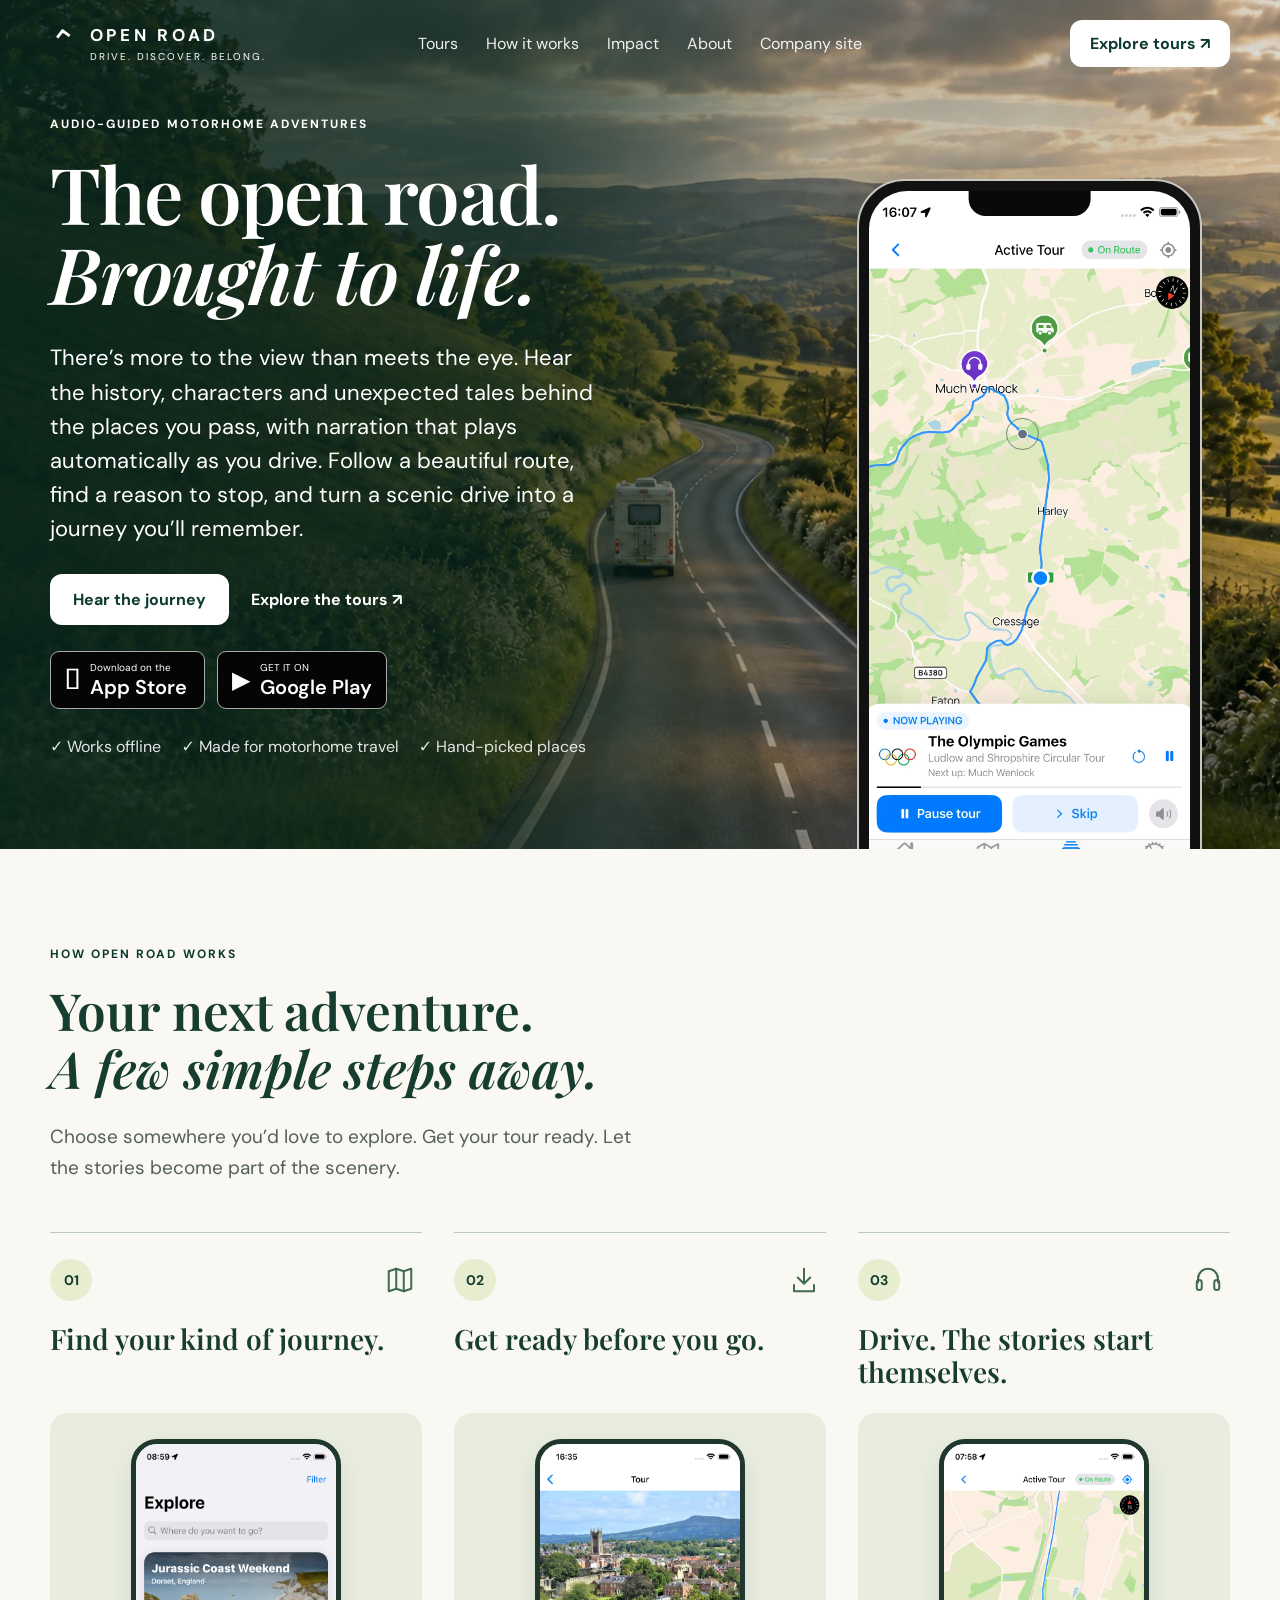
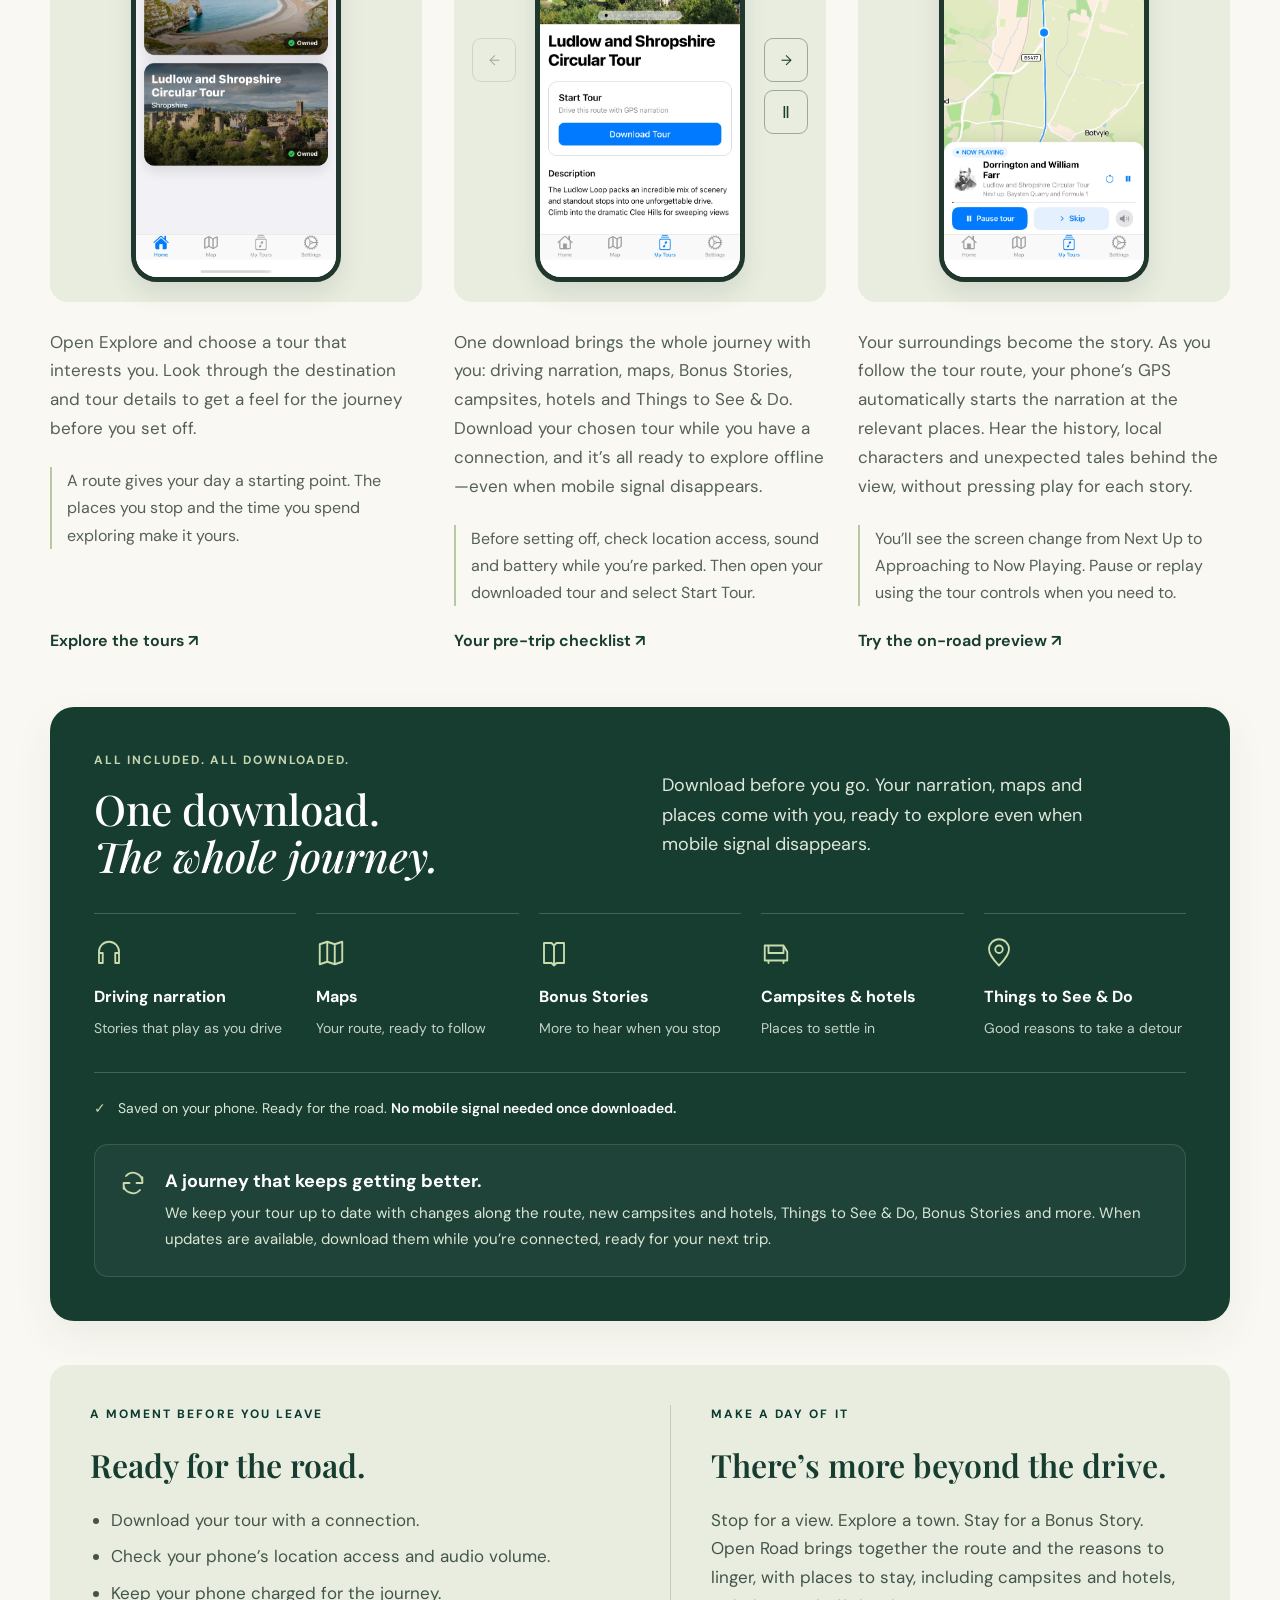
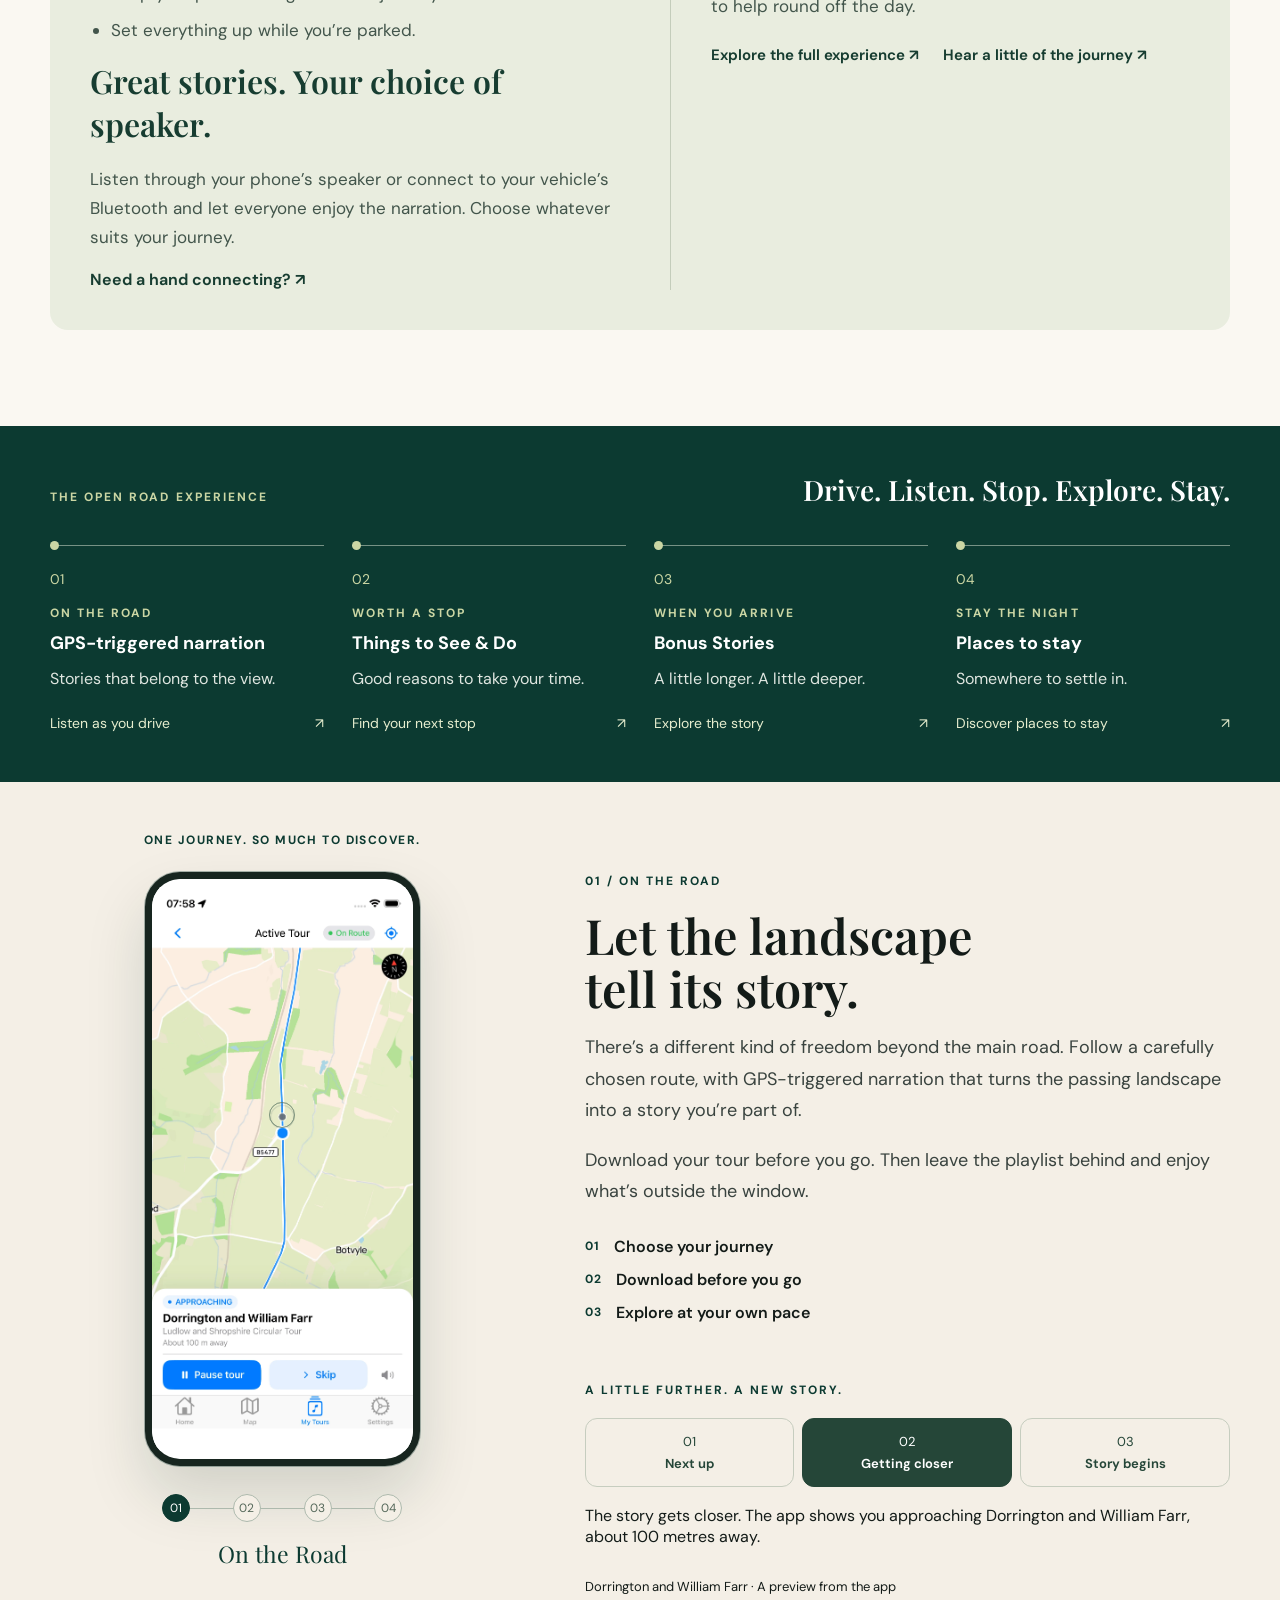
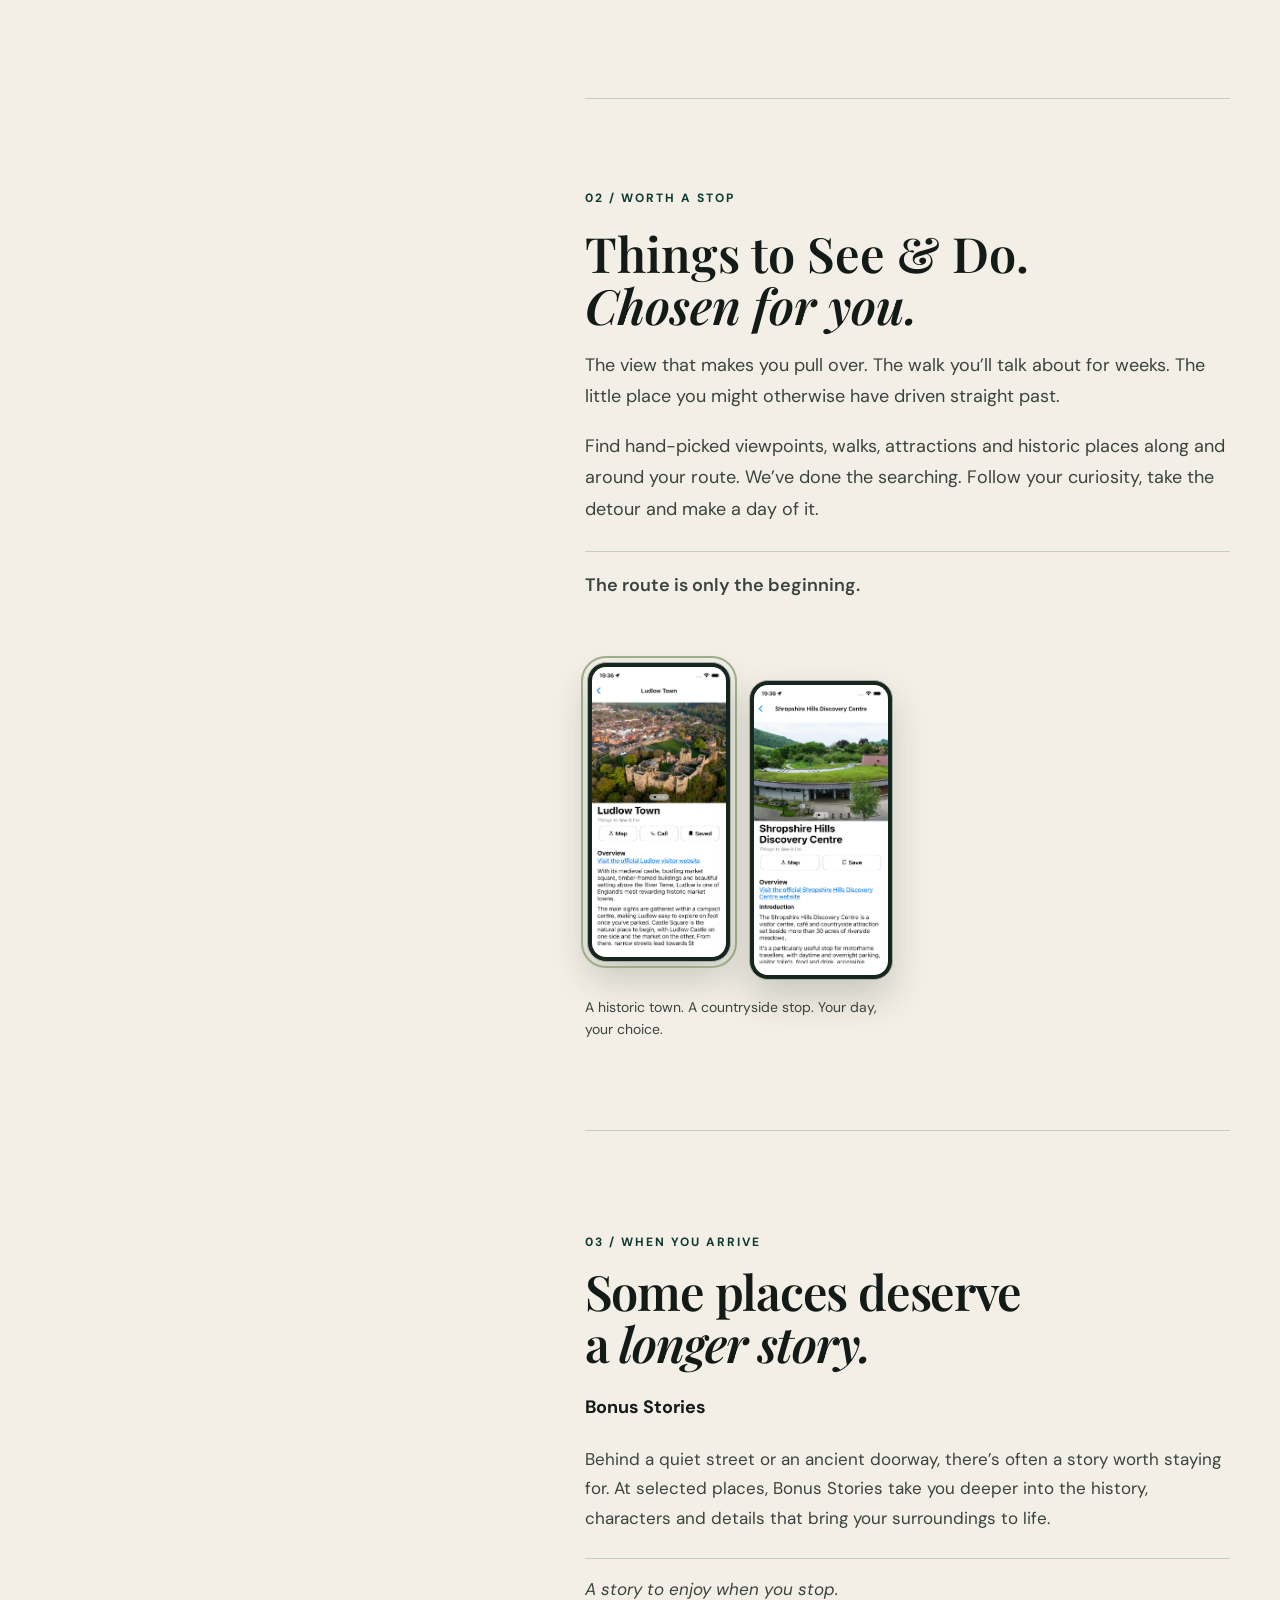
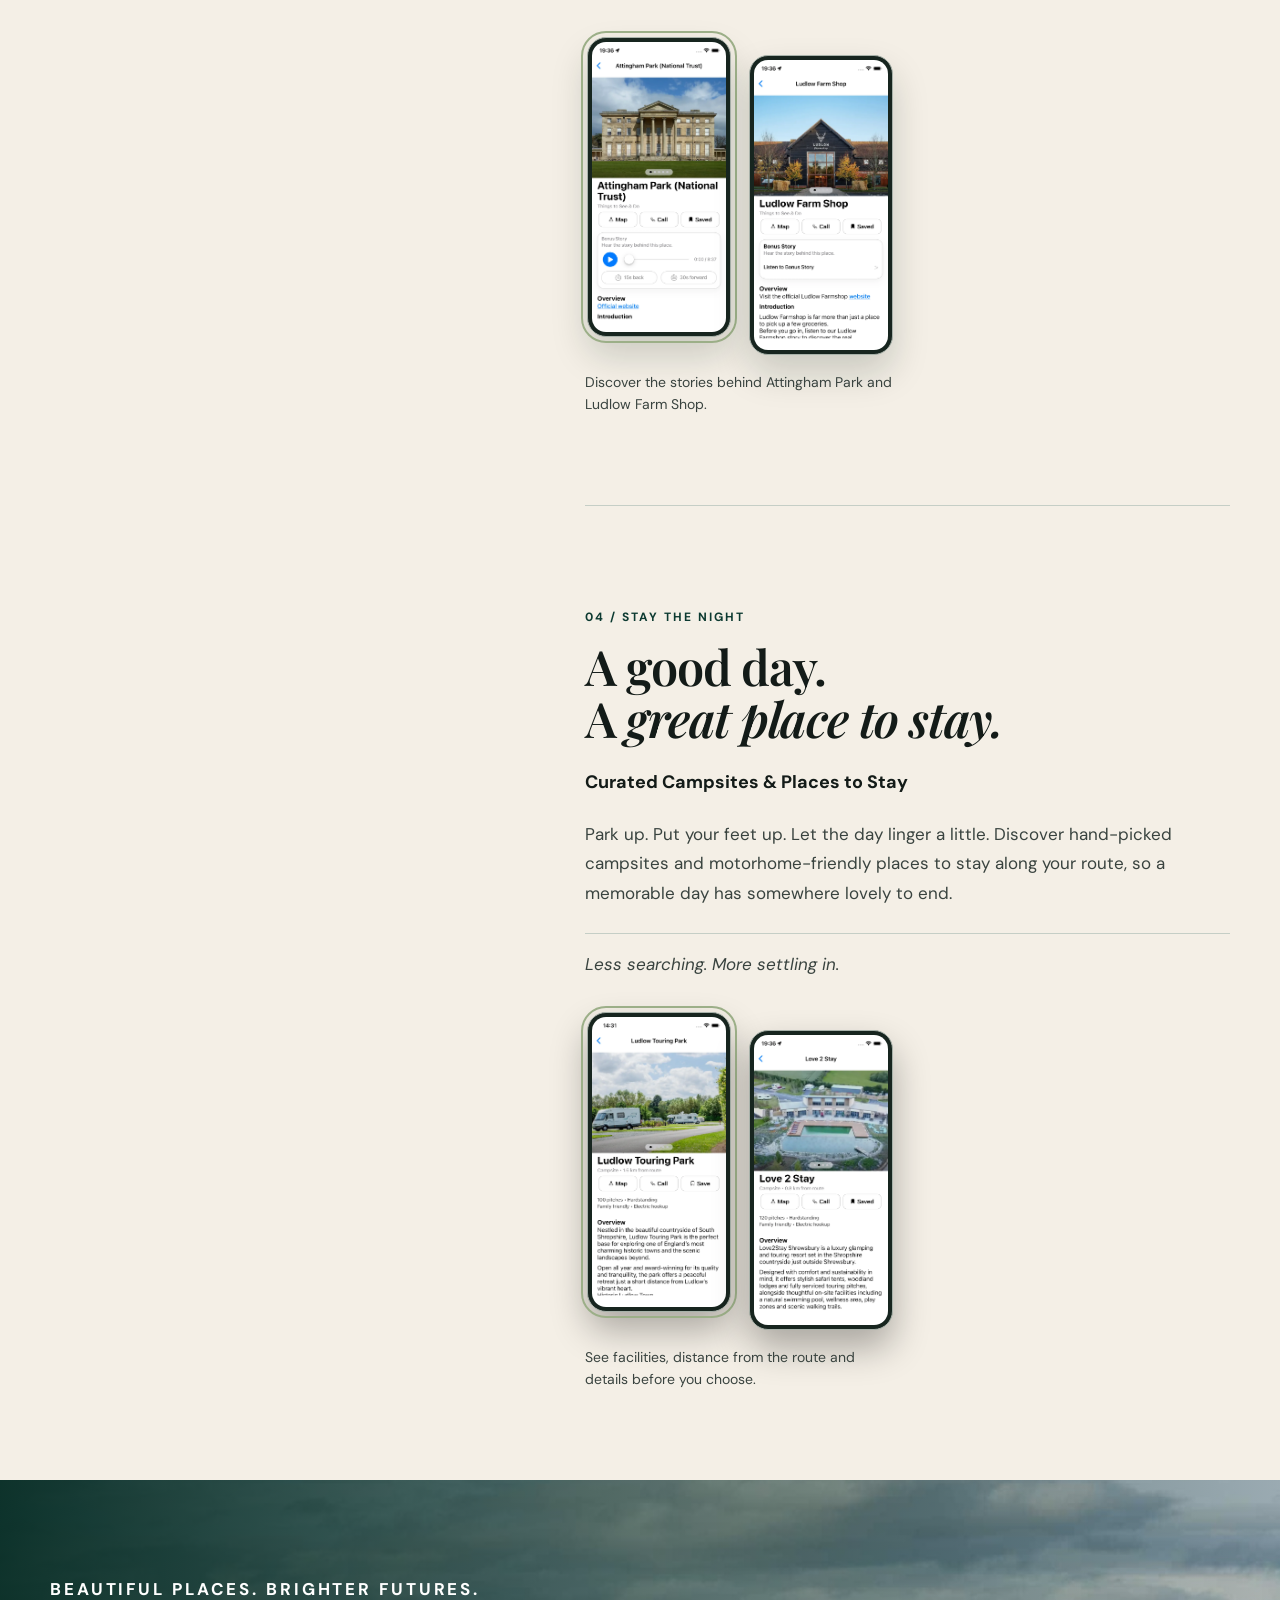
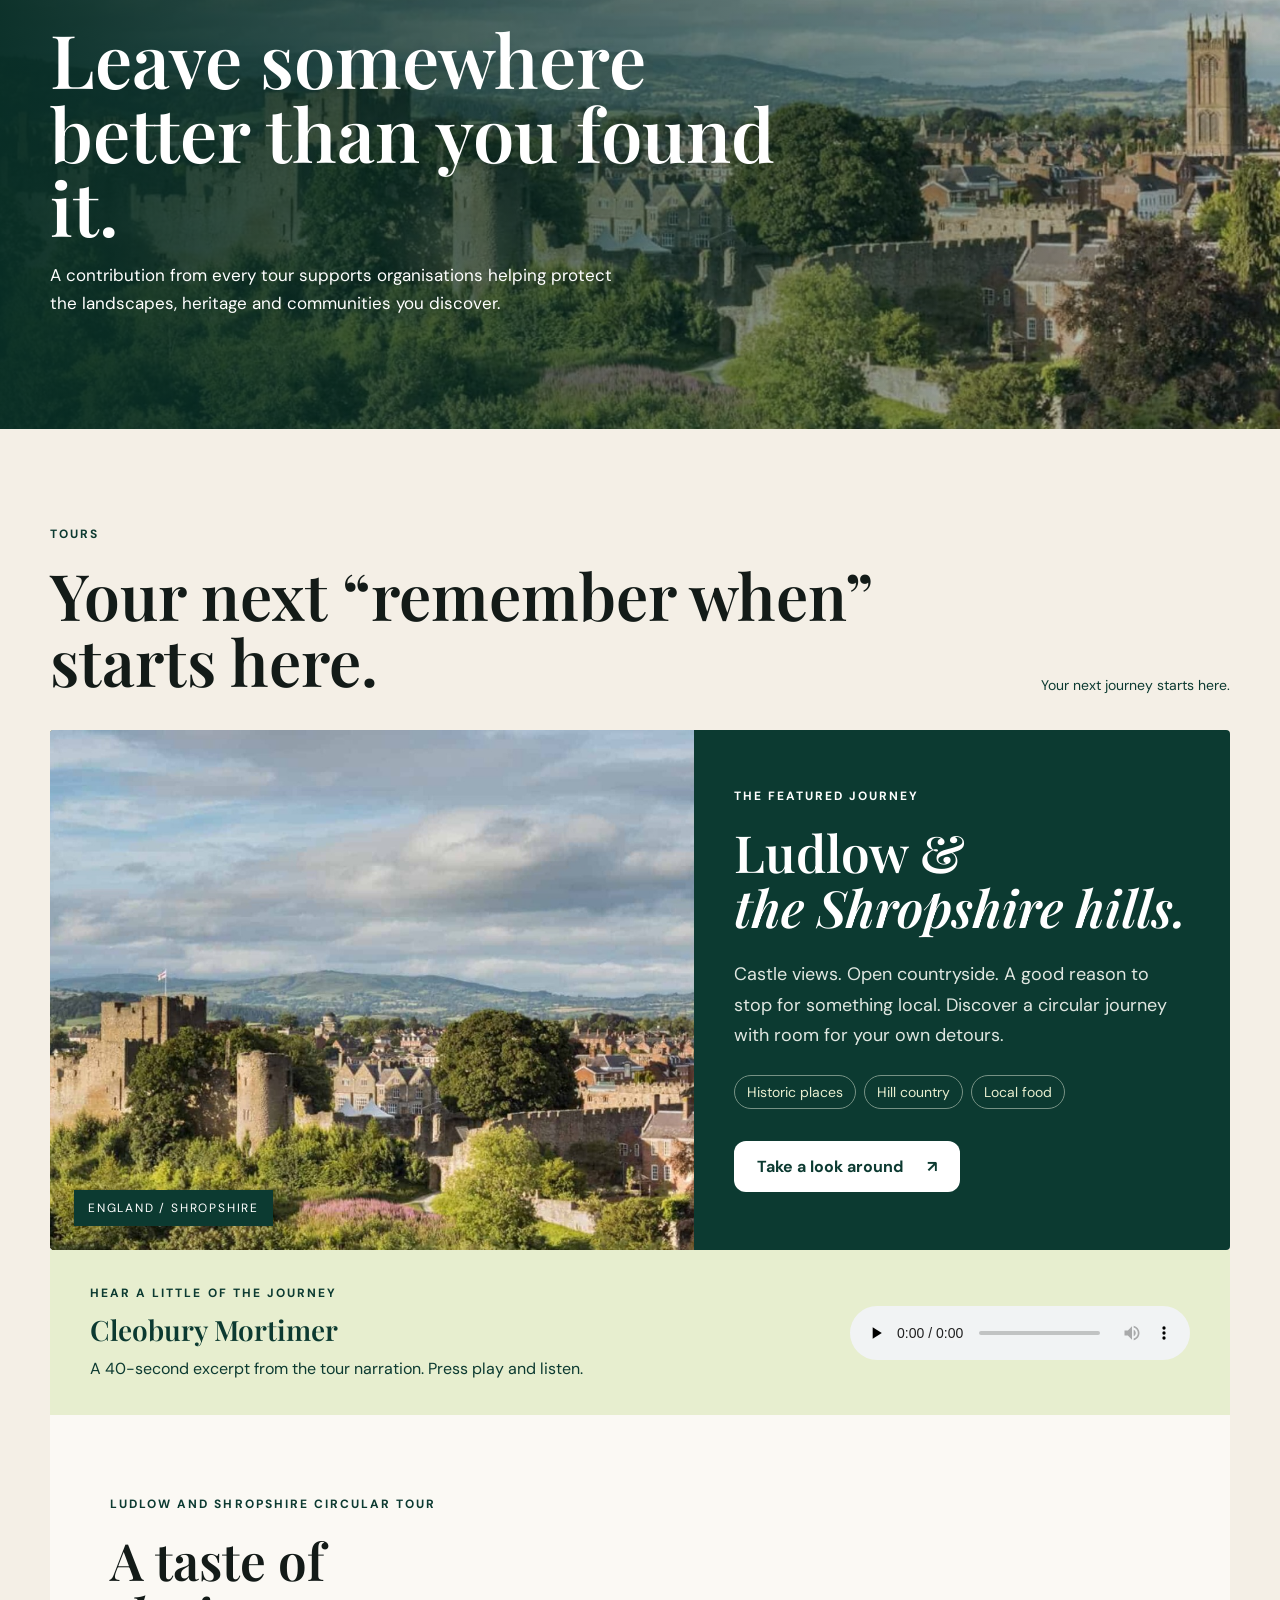
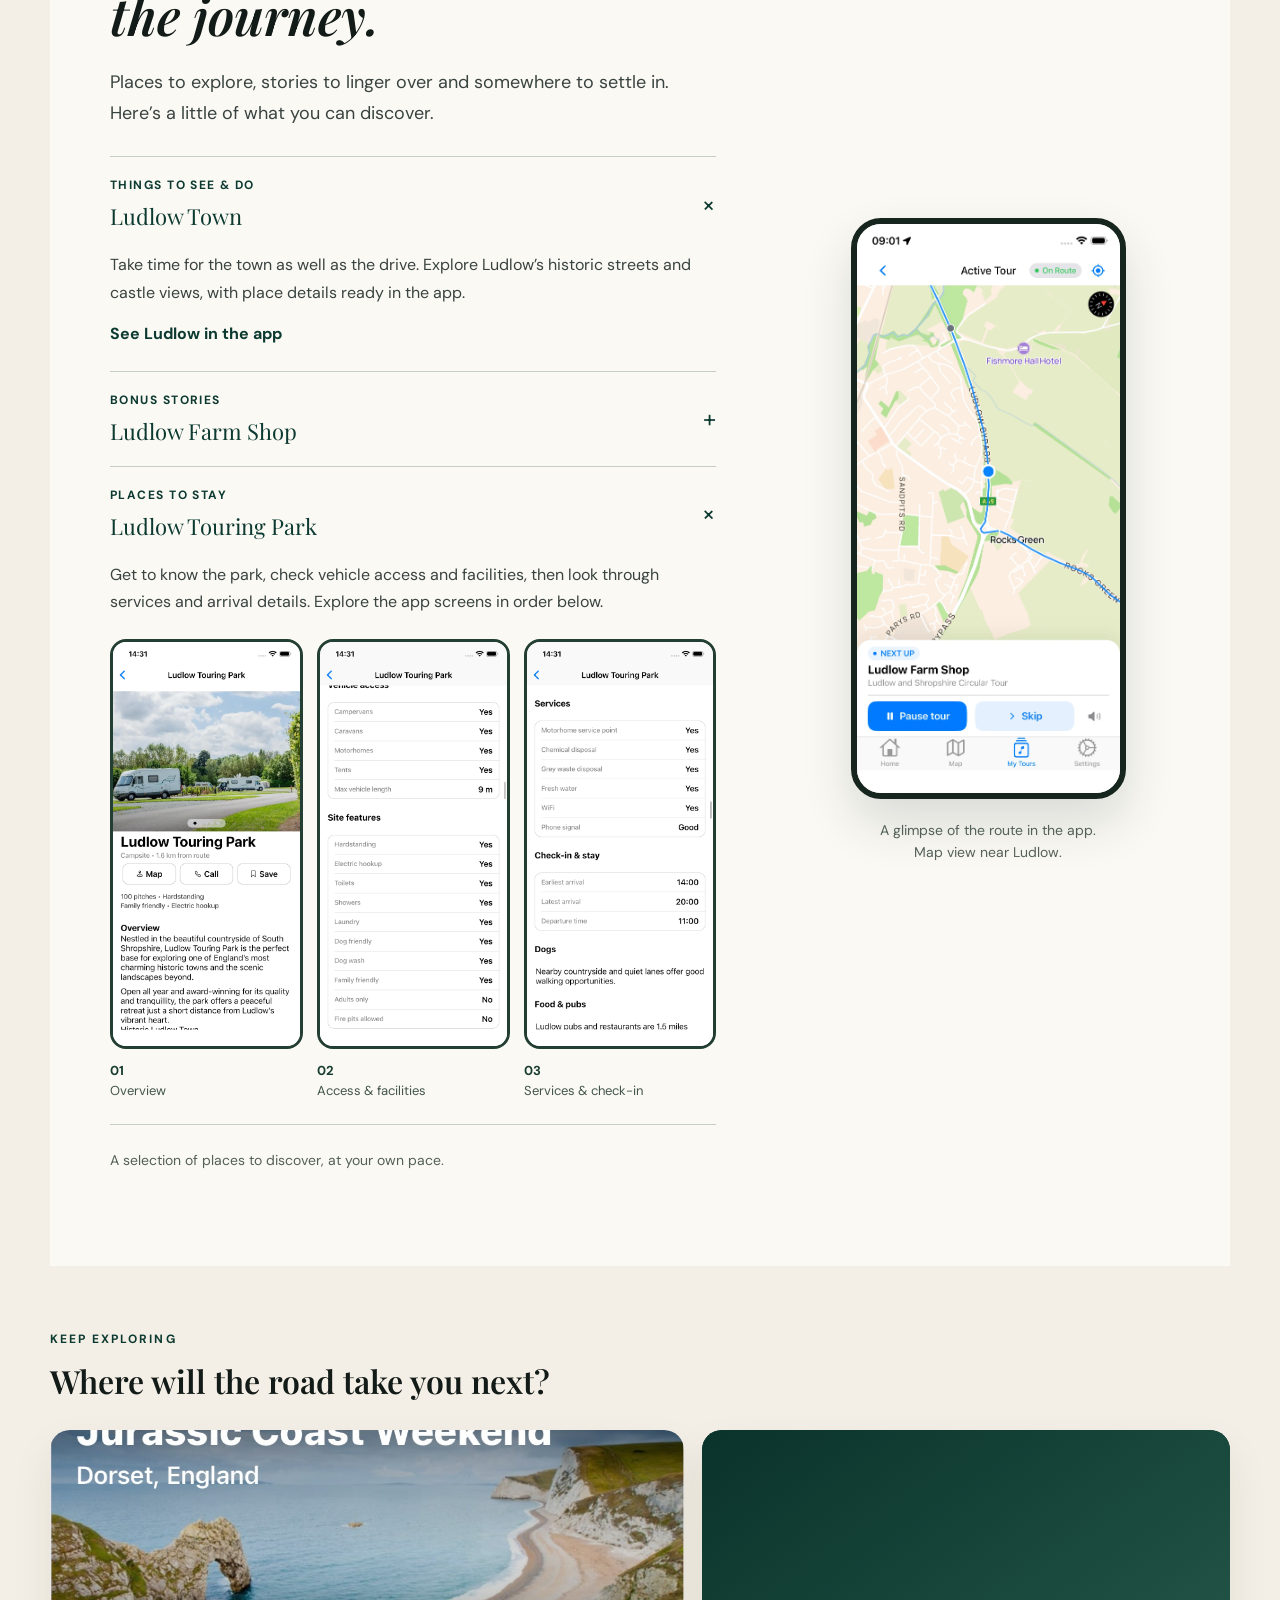
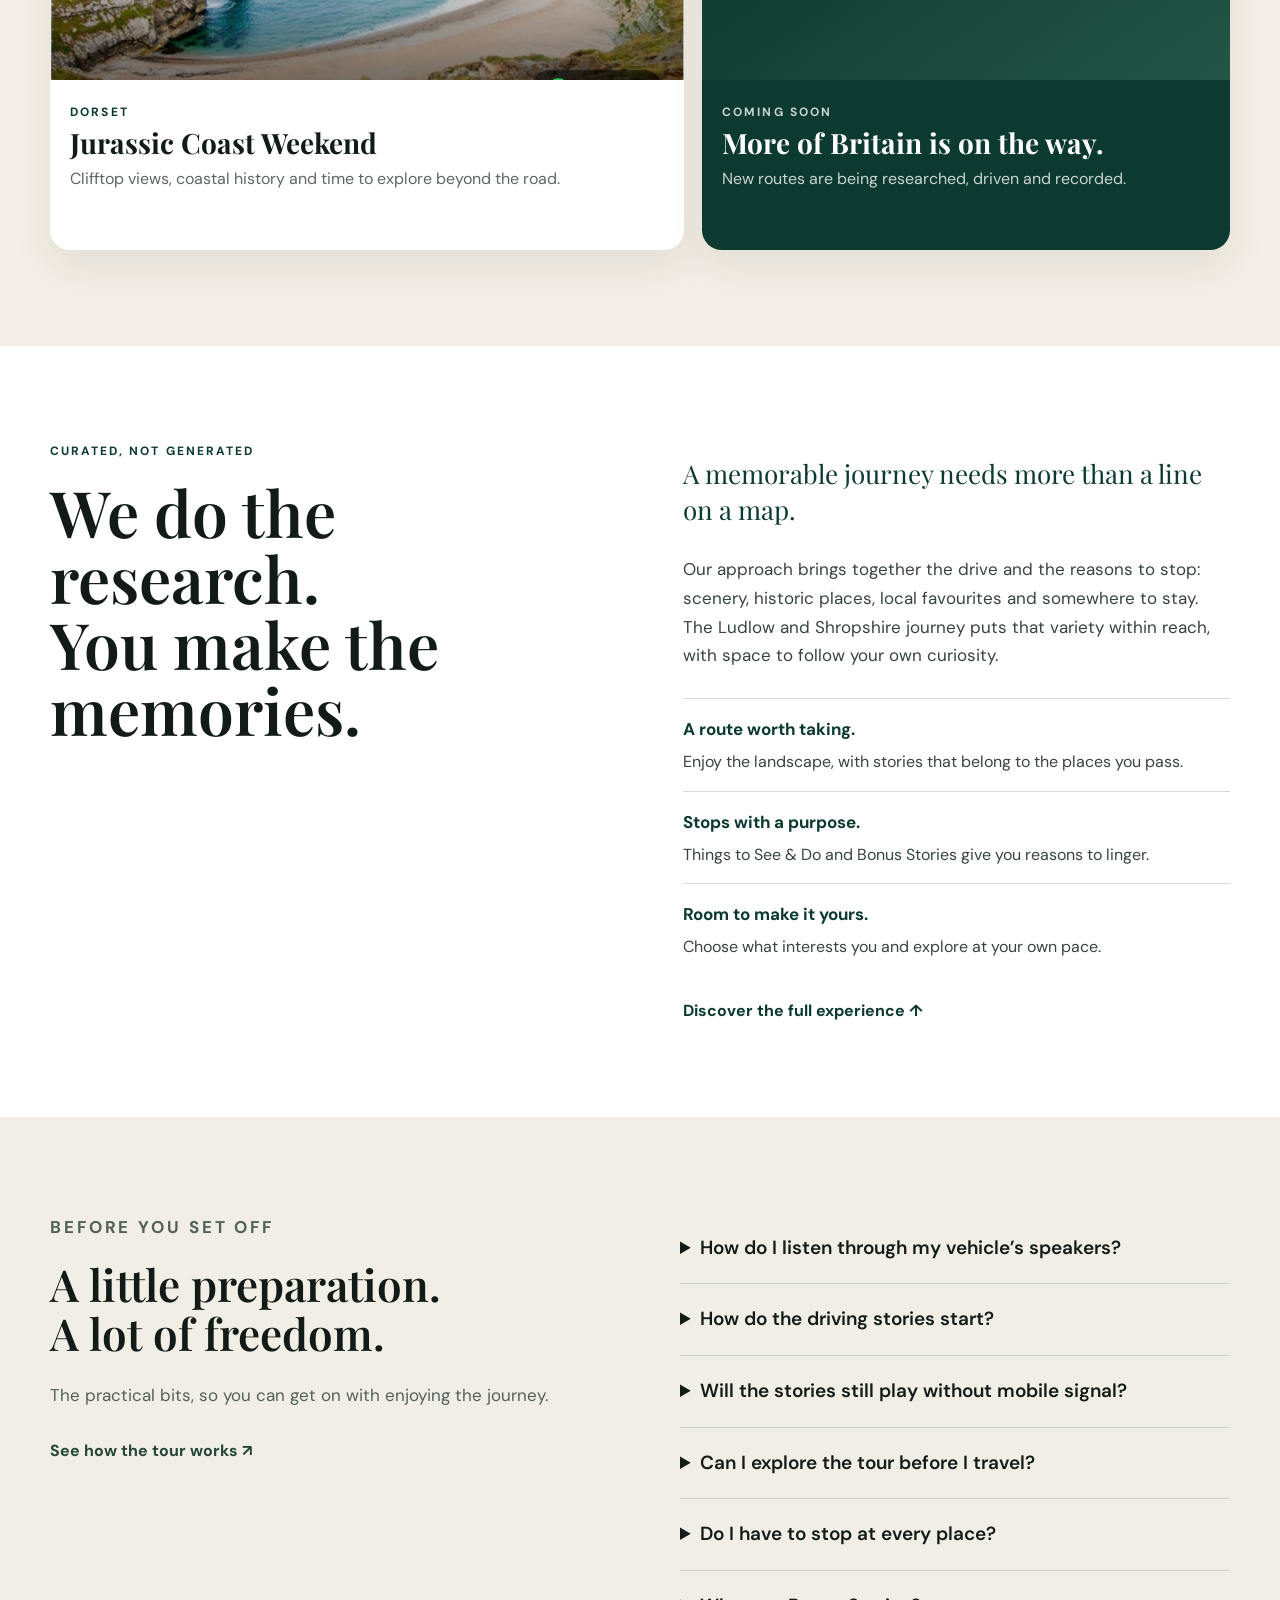
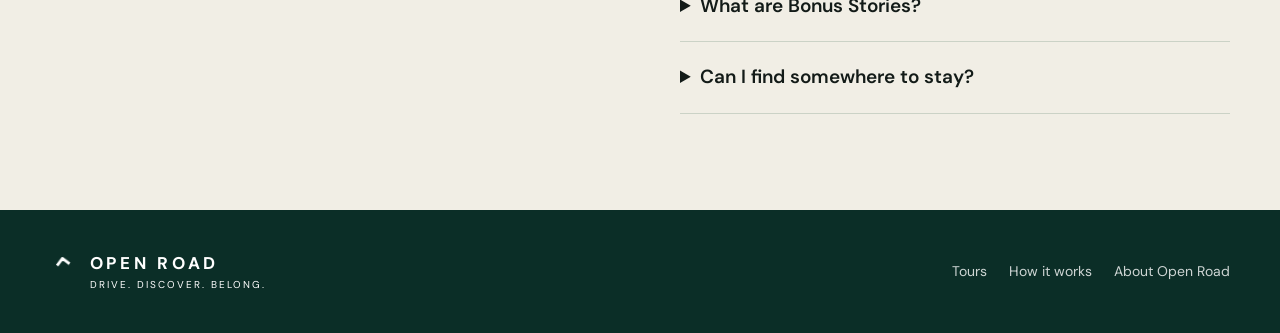
==== commit 14d3ad71: "Include hotels in offline tour copy" ====
--- a/app/index.html
+++ b/app/index.html
@@ -67,10 +67,10 @@
         <div class="how-heading"><p class="eyebrow">HOW OPEN ROAD WORKS</p><h2 id="how-title">Your next adventure.<br><em>A few simple steps away.</em></h2><p>Choose somewhere you’d love to explore. Get your tour ready. Let the stories become part of the scenery.</p></div>
         <ol class="how-steps">
 <li><div class="how-step-label"><span class="how-number">01</span><span class="how-icon"><svg viewBox="0 0 24 24" fill="none" stroke="currentColor" stroke-width="1.6" stroke-linecap="round" stroke-linejoin="round" aria-hidden="true"><path d="m3 5 6-2 6 2 6-2v16l-6 2-6-2-6 2Z"/><path d="M9 3v16M15 5v16"/></svg></span></div><h3>Find your kind of journey.</h3><figure class="how-app"><a href="/app/assets/explore.webp" aria-label="View full screenshot: Browse destinations in the Open Road Explore screen (opens image preview)"><img src="/app/assets/explore.webp" alt="Browse destinations in the Open Road Explore screen" width="1170" height="2532" loading="lazy" decoding="async"></a></figure><p>Open Explore and choose a tour that interests you. Look through the destination and tour details to get a feel for the journey before you set off.</p><p class="how-extra">A route gives your day a starting point. The places you stop and the time you spend exploring make it yours.</p><a class="how-step-link" href="#tours">Explore the tours <span aria-hidden="true">↗</span></a></li>
-<li><div class="how-step-label"><span class="how-number">02</span><span class="how-icon"><svg viewBox="0 0 24 24" fill="none" stroke="currentColor" stroke-width="1.6" stroke-linecap="round" stroke-linejoin="round" aria-hidden="true"><path d="M12 3v12m-5-5 5 5 5-5M4 16v5h16v-5"/></svg></span></div><h3>Get ready before you go.</h3><figure class="how-app download-preview" id="tour-download-preview"><div class="download-image-box"><a class="download-image-link" href="/app/assets/tour-download-ready.webp" aria-label="View full screenshot: Download Tour button (opens image preview)"><img src="/app/assets/tour-download-ready.webp" alt="Ludlow and Shropshire tour with the Download Tour button" width="1170" height="2532" loading="lazy" decoding="async"></a><div class="download-stages" role="group" aria-label="Tour download preview" hidden><button type="button" data-download-prev aria-label="Previous download stage" disabled>←</button><button type="button" data-download-next aria-label="Next download stage">→</button><button type="button" data-download-play aria-label="Pause download animation">Ⅱ</button></div></div><noscript><a href="/app/assets/tour-download-start.webp">See the tour ready to start</a></noscript></figure><p>One download brings the whole journey with you: driving narration, maps, Bonus Stories, campsites and Things to See &amp; Do. Download your chosen tour while you have a connection, and it’s all ready to explore offline—even when mobile signal disappears.</p><p class="how-extra">Before setting off, check location access, sound and battery while you’re parked. Then open your downloaded tour and select Start Tour.</p><a class="how-step-link" href="#ready-to-go">Your pre-trip checklist <span aria-hidden="true">↗</span></a></li>
+<li><div class="how-step-label"><span class="how-number">02</span><span class="how-icon"><svg viewBox="0 0 24 24" fill="none" stroke="currentColor" stroke-width="1.6" stroke-linecap="round" stroke-linejoin="round" aria-hidden="true"><path d="M12 3v12m-5-5 5 5 5-5M4 16v5h16v-5"/></svg></span></div><h3>Get ready before you go.</h3><figure class="how-app download-preview" id="tour-download-preview"><div class="download-image-box"><a class="download-image-link" href="/app/assets/tour-download-ready.webp" aria-label="View full screenshot: Download Tour button (opens image preview)"><img src="/app/assets/tour-download-ready.webp" alt="Ludlow and Shropshire tour with the Download Tour button" width="1170" height="2532" loading="lazy" decoding="async"></a><div class="download-stages" role="group" aria-label="Tour download preview" hidden><button type="button" data-download-prev aria-label="Previous download stage" disabled>←</button><button type="button" data-download-next aria-label="Next download stage">→</button><button type="button" data-download-play aria-label="Pause download animation">Ⅱ</button></div></div><noscript><a href="/app/assets/tour-download-start.webp">See the tour ready to start</a></noscript></figure><p>One download brings the whole journey with you: driving narration, maps, Bonus Stories, campsites, hotels and Things to See &amp; Do. Download your chosen tour while you have a connection, and it’s all ready to explore offline—even when mobile signal disappears.</p><p class="how-extra">Before setting off, check location access, sound and battery while you’re parked. Then open your downloaded tour and select Start Tour.</p><a class="how-step-link" href="#ready-to-go">Your pre-trip checklist <span aria-hidden="true">↗</span></a></li>
 <li><div class="how-step-label"><span class="how-number">03</span><span class="how-icon"><svg viewBox="0 0 24 24" fill="none" stroke="currentColor" stroke-width="1.6" stroke-linecap="round" stroke-linejoin="round" aria-hidden="true"><path d="M4 14v-3a8 8 0 0 1 16 0v3"/><rect x="3" y="12" width="4" height="8" rx="2"/><rect x="17" y="12" width="4" height="8" rx="2"/></svg></span></div><h3>Drive. The stories start themselves.</h3><figure class="how-app"><a href="/app/assets/driving-playing.webp" aria-label="View full screenshot: Active Tour map with Dorrington and William Farr now playing (opens image preview)"><img src="/app/assets/driving-playing.webp" alt="Active Tour map with Dorrington and William Farr now playing" width="1170" height="2532" loading="lazy" decoding="async"></a></figure><p>Your surroundings become the story. As you follow the tour route, your phone’s GPS automatically starts the narration at the relevant places. Hear the history, local characters and unexpected tales behind the view, without pressing play for each story.</p><p class="how-extra">You’ll see the screen change from Next Up to Approaching to Now Playing. Pause or replay using the tour controls when you need to.</p><a class="how-step-link" href="#on-the-road">Try the on-road preview <span aria-hidden="true">↗</span></a></li>
         </ol>
-<section class="offline-feature" aria-labelledby="offline-title"><div class="offline-feature-heading"><div><p class="eyebrow">ALL INCLUDED. ALL DOWNLOADED.</p><h3 id="offline-title">One download.<br><em>The whole journey.</em></h3></div><p>Download before you go. Your narration, maps and places come with you, ready to explore even when mobile signal disappears.</p></div><ul class="offline-inclusions"><li><svg viewBox="0 0 24 24" fill="none" stroke="currentColor" stroke-width="1.5" stroke-linecap="round" stroke-linejoin="round" aria-hidden="true"><path d="M4 14v-3a8 8 0 0 1 16 0v3 M4 12h3v8H4z M17 12h3v8h-3z"/></svg><strong>Driving narration</strong><span>Stories that play as you drive</span></li><li><svg viewBox="0 0 24 24" fill="none" stroke="currentColor" stroke-width="1.5" stroke-linecap="round" stroke-linejoin="round" aria-hidden="true"><path d="M3 5l6-2 6 2 6-2v16l-6 2-6-2-6 2z M9 3v16 M15 5v16"/></svg><strong>Maps</strong><span>Your route, ready to follow</span></li><li><svg viewBox="0 0 24 24" fill="none" stroke="currentColor" stroke-width="1.5" stroke-linecap="round" stroke-linejoin="round" aria-hidden="true"><path d="M4 4h6l2 2 2-2h6v16h-6l-2 2-2-2H4z M12 6v16"/></svg><strong>Bonus Stories</strong><span>More to hear when you stop</span></li><li><svg viewBox="0 0 24 24" fill="none" stroke="currentColor" stroke-width="1.5" stroke-linecap="round" stroke-linejoin="round" aria-hidden="true"><path d="M3 6h15l3 5v7H3z M6 6v6h12V6 M6 18v2 M18 18v2"/></svg><strong>Campsites</strong><span>Places to settle in</span></li><li><svg viewBox="0 0 24 24" fill="none" stroke="currentColor" stroke-width="1.5" stroke-linecap="round" stroke-linejoin="round" aria-hidden="true"><path d="M12 22s8-8 8-13a8 8 0 1 0-16 0c0 5 8 13 8 13z M9 9a3 3 0 1 0 6 0a3 3 0 1 0-6 0"/></svg><strong>Things to See & Do</strong><span>Good reasons to take a detour</span></li></ul><p class="offline-promise"><span aria-hidden="true">✓</span> Saved on your phone. Ready for the road. <strong>No mobile signal needed once downloaded.</strong></p><div class="tour-update-note"><svg viewBox="0 0 24 24" fill="none" stroke="currentColor" stroke-width="1.6" stroke-linecap="round" stroke-linejoin="round" aria-hidden="true"><path d="M20 7v5h-5M4 17v-5h5M6 6a8 8 0 0 1 14 6M18 18a8 8 0 0 1-14-6"/></svg><div><h4>A journey that keeps getting better.</h4><p>We keep your tour up to date with changes along the route, new campsites, Things to See &amp; Do, Bonus Stories and more. When updates are available, download them while you’re connected, ready for your next trip.</p></div></div></section>
+<section class="offline-feature" aria-labelledby="offline-title"><div class="offline-feature-heading"><div><p class="eyebrow">ALL INCLUDED. ALL DOWNLOADED.</p><h3 id="offline-title">One download.<br><em>The whole journey.</em></h3></div><p>Download before you go. Your narration, maps and places come with you, ready to explore even when mobile signal disappears.</p></div><ul class="offline-inclusions"><li><svg viewBox="0 0 24 24" fill="none" stroke="currentColor" stroke-width="1.5" stroke-linecap="round" stroke-linejoin="round" aria-hidden="true"><path d="M4 14v-3a8 8 0 0 1 16 0v3 M4 12h3v8H4z M17 12h3v8h-3z"/></svg><strong>Driving narration</strong><span>Stories that play as you drive</span></li><li><svg viewBox="0 0 24 24" fill="none" stroke="currentColor" stroke-width="1.5" stroke-linecap="round" stroke-linejoin="round" aria-hidden="true"><path d="M3 5l6-2 6 2 6-2v16l-6 2-6-2-6 2z M9 3v16 M15 5v16"/></svg><strong>Maps</strong><span>Your route, ready to follow</span></li><li><svg viewBox="0 0 24 24" fill="none" stroke="currentColor" stroke-width="1.5" stroke-linecap="round" stroke-linejoin="round" aria-hidden="true"><path d="M4 4h6l2 2 2-2h6v16h-6l-2 2-2-2H4z M12 6v16"/></svg><strong>Bonus Stories</strong><span>More to hear when you stop</span></li><li><svg viewBox="0 0 24 24" fill="none" stroke="currentColor" stroke-width="1.5" stroke-linecap="round" stroke-linejoin="round" aria-hidden="true"><path d="M3 6h15l3 5v7H3z M6 6v6h12V6 M6 18v2 M18 18v2"/></svg><strong>Campsites &amp; hotels</strong><span>Places to settle in</span></li><li><svg viewBox="0 0 24 24" fill="none" stroke="currentColor" stroke-width="1.5" stroke-linecap="round" stroke-linejoin="round" aria-hidden="true"><path d="M12 22s8-8 8-13a8 8 0 1 0-16 0c0 5 8 13 8 13z M9 9a3 3 0 1 0 6 0a3 3 0 1 0-6 0"/></svg><strong>Things to See & Do</strong><span>Good reasons to take a detour</span></li></ul><p class="offline-promise"><span aria-hidden="true">✓</span> Saved on your phone. Ready for the road. <strong>No mobile signal needed once downloaded.</strong></p><div class="tour-update-note"><svg viewBox="0 0 24 24" fill="none" stroke="currentColor" stroke-width="1.6" stroke-linecap="round" stroke-linejoin="round" aria-hidden="true"><path d="M20 7v5h-5M4 17v-5h5M6 6a8 8 0 0 1 14 6M18 18a8 8 0 0 1-14-6"/></svg><div><h4>A journey that keeps getting better.</h4><p>We keep your tour up to date with changes along the route, new campsites and hotels, Things to See &amp; Do, Bonus Stories and more. When updates are available, download them while you’re connected, ready for your next trip.</p></div></div></section>
         <div class="how-ready" id="ready-to-go">
           <div><p class="eyebrow">A MOMENT BEFORE YOU LEAVE</p><h3>Ready for the road.</h3><ul><li>Download your tour with a connection.</li><li>Check your phone’s location access and audio volume.</li><li>Keep your phone charged for the journey.</li><li>Set everything up while you’re parked.</li></ul><h3>Great stories. Your choice of speaker.</h3><p>Listen through your phone’s speaker or connect to your vehicle’s Bluetooth and let everyone enjoy the narration. Choose whatever suits your journey.</p><a class="text-cta" href="#connecting-audio">Need a hand connecting? ↗</a></div>
           <div class="how-freedom"><p class="eyebrow">MAKE A DAY OF IT</p><h3>There’s more beyond the drive.</h3><p>Stop for a view. Explore a town. Stay for a Bonus Story. Open Road brings together the route and the reasons to linger, with places to stay, including campsites and hotels, to help round off the day.</p><div class="how-links"><a href="#journey">Explore the full experience ↗</a><a href="#narration-preview">Hear a little of the journey ↗</a></div></div>
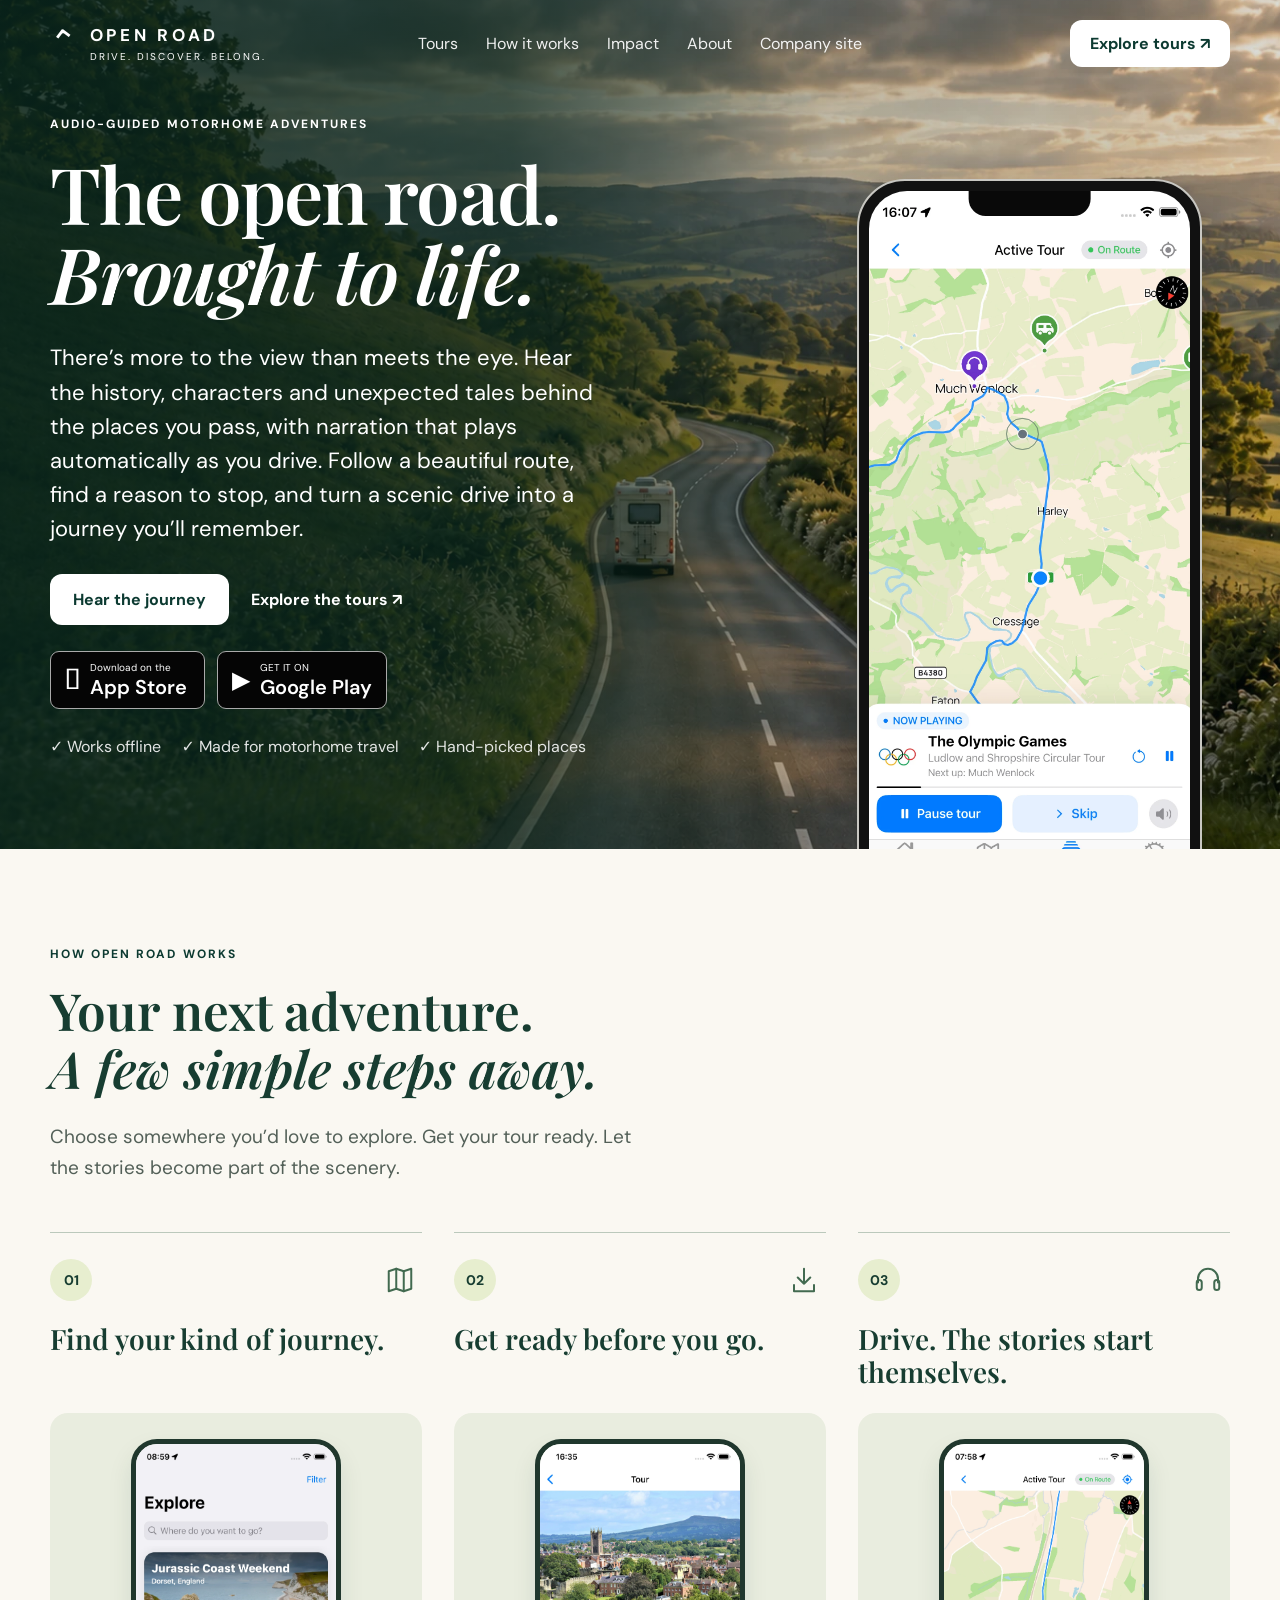
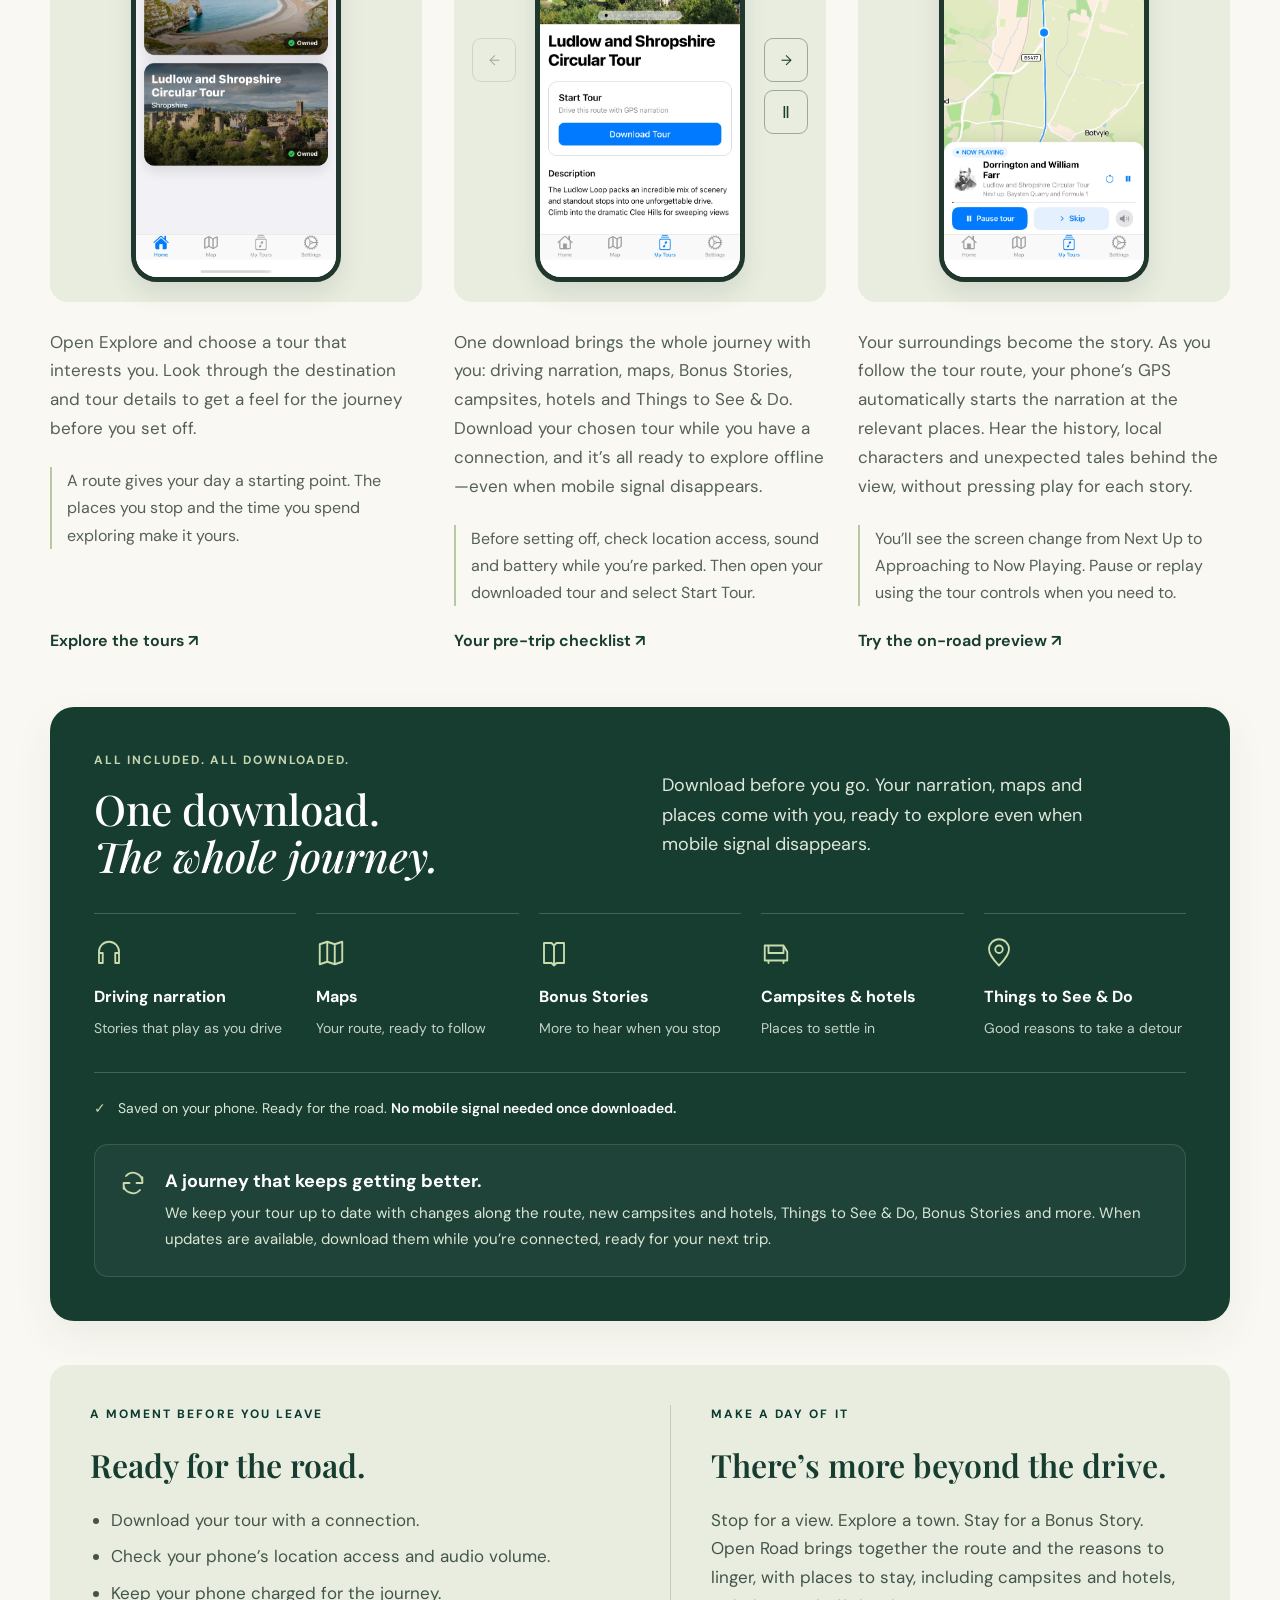
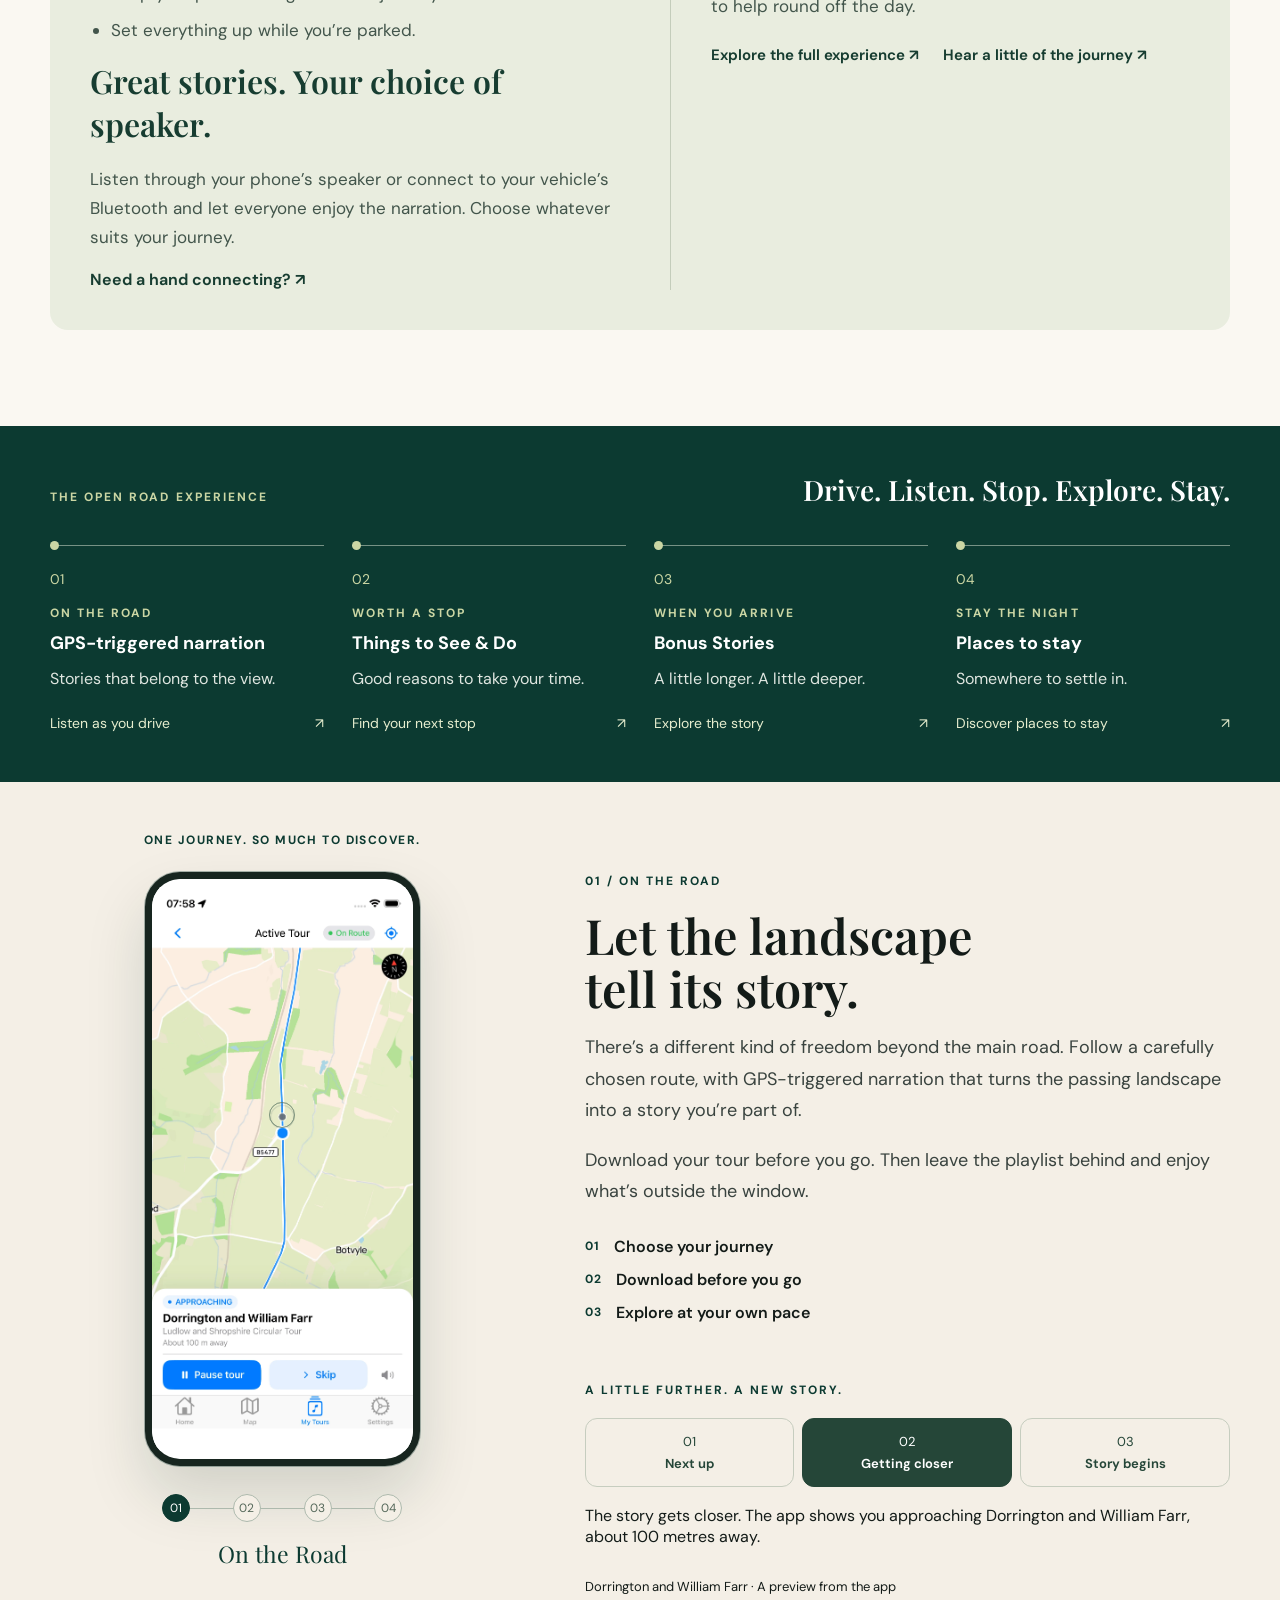
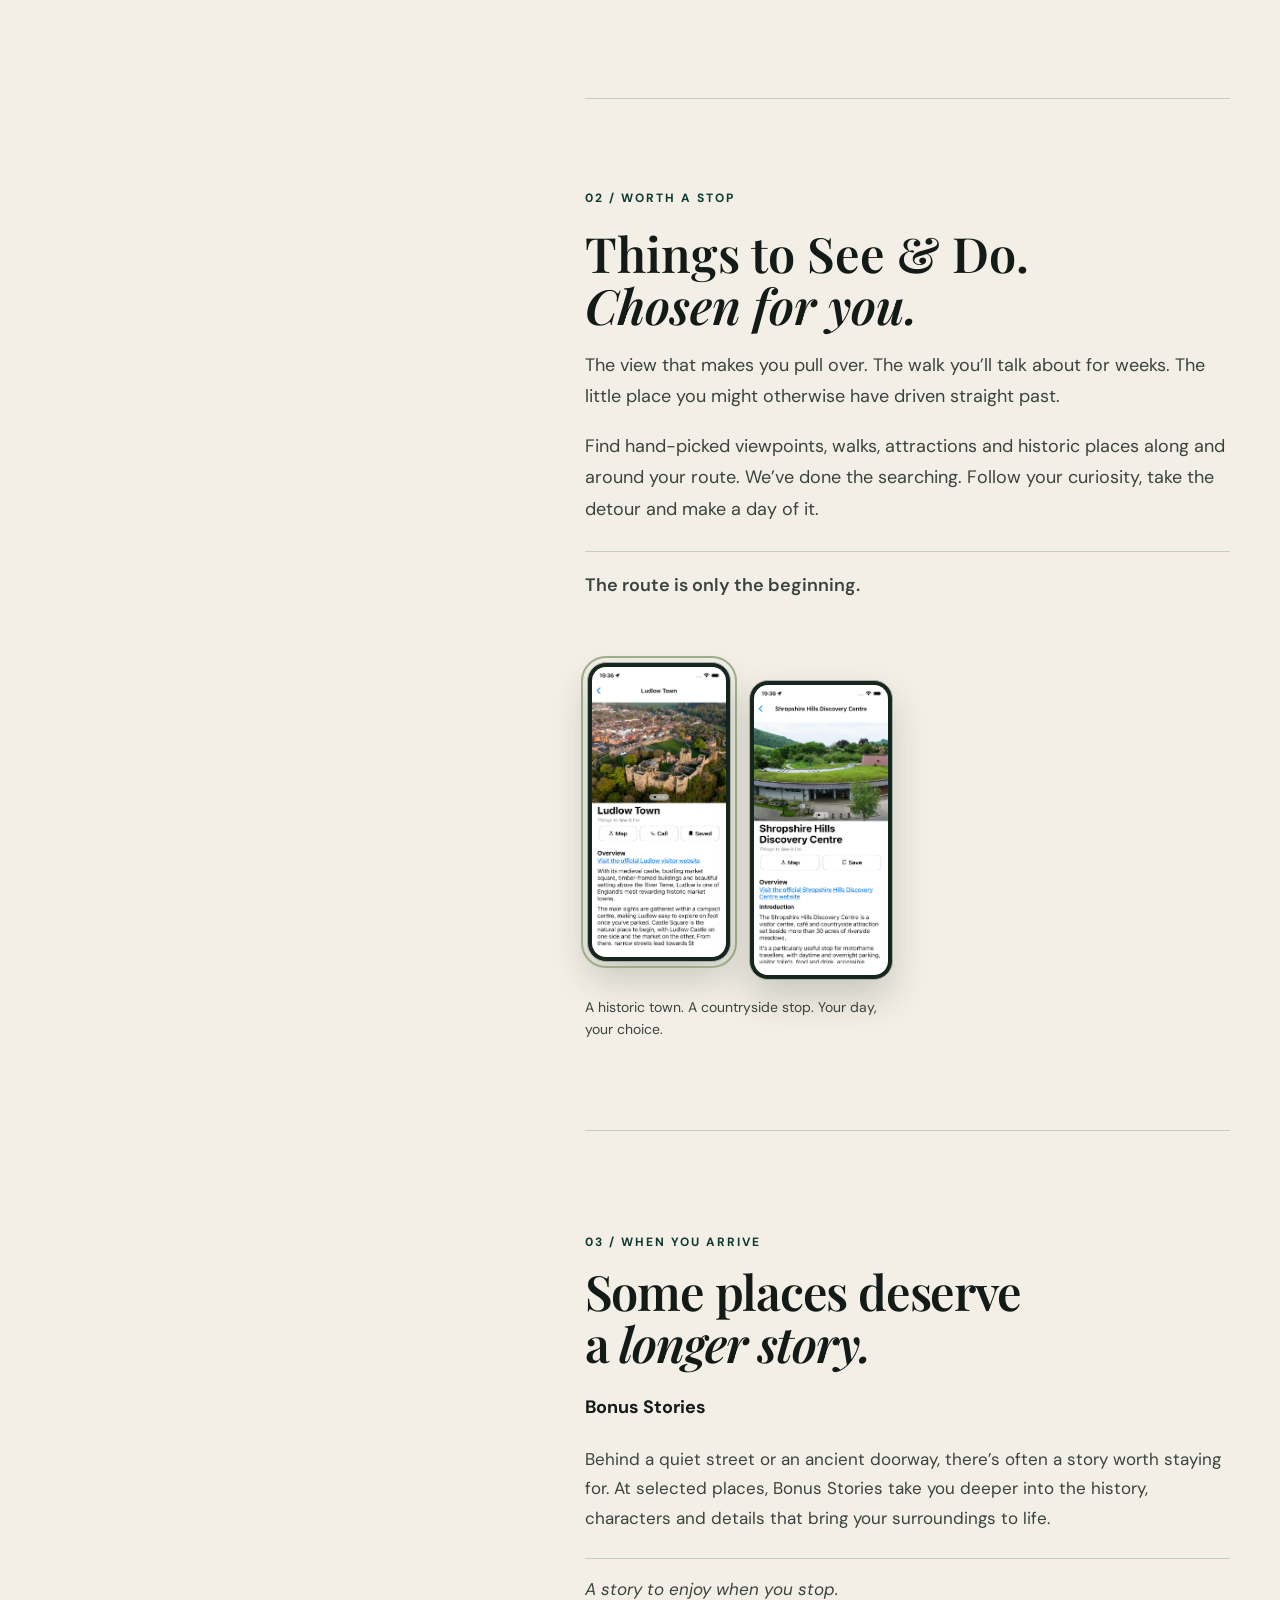
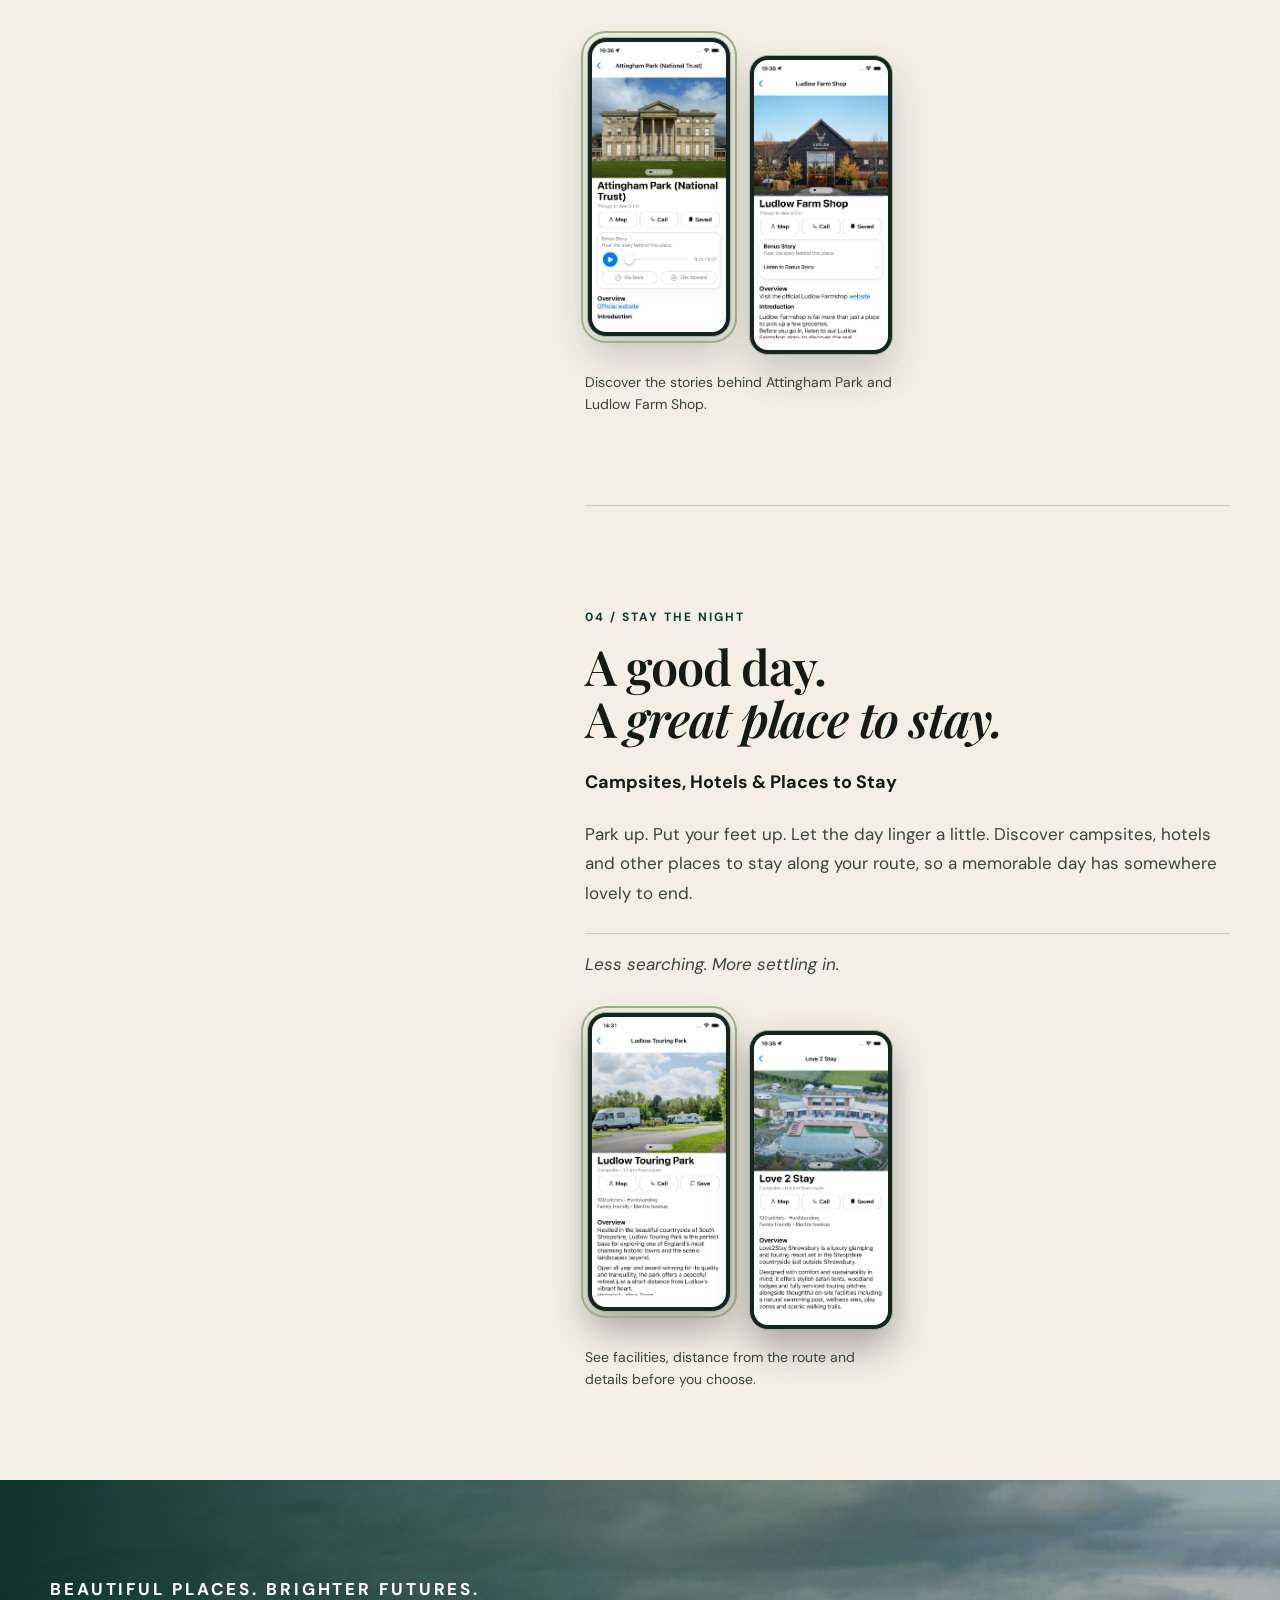
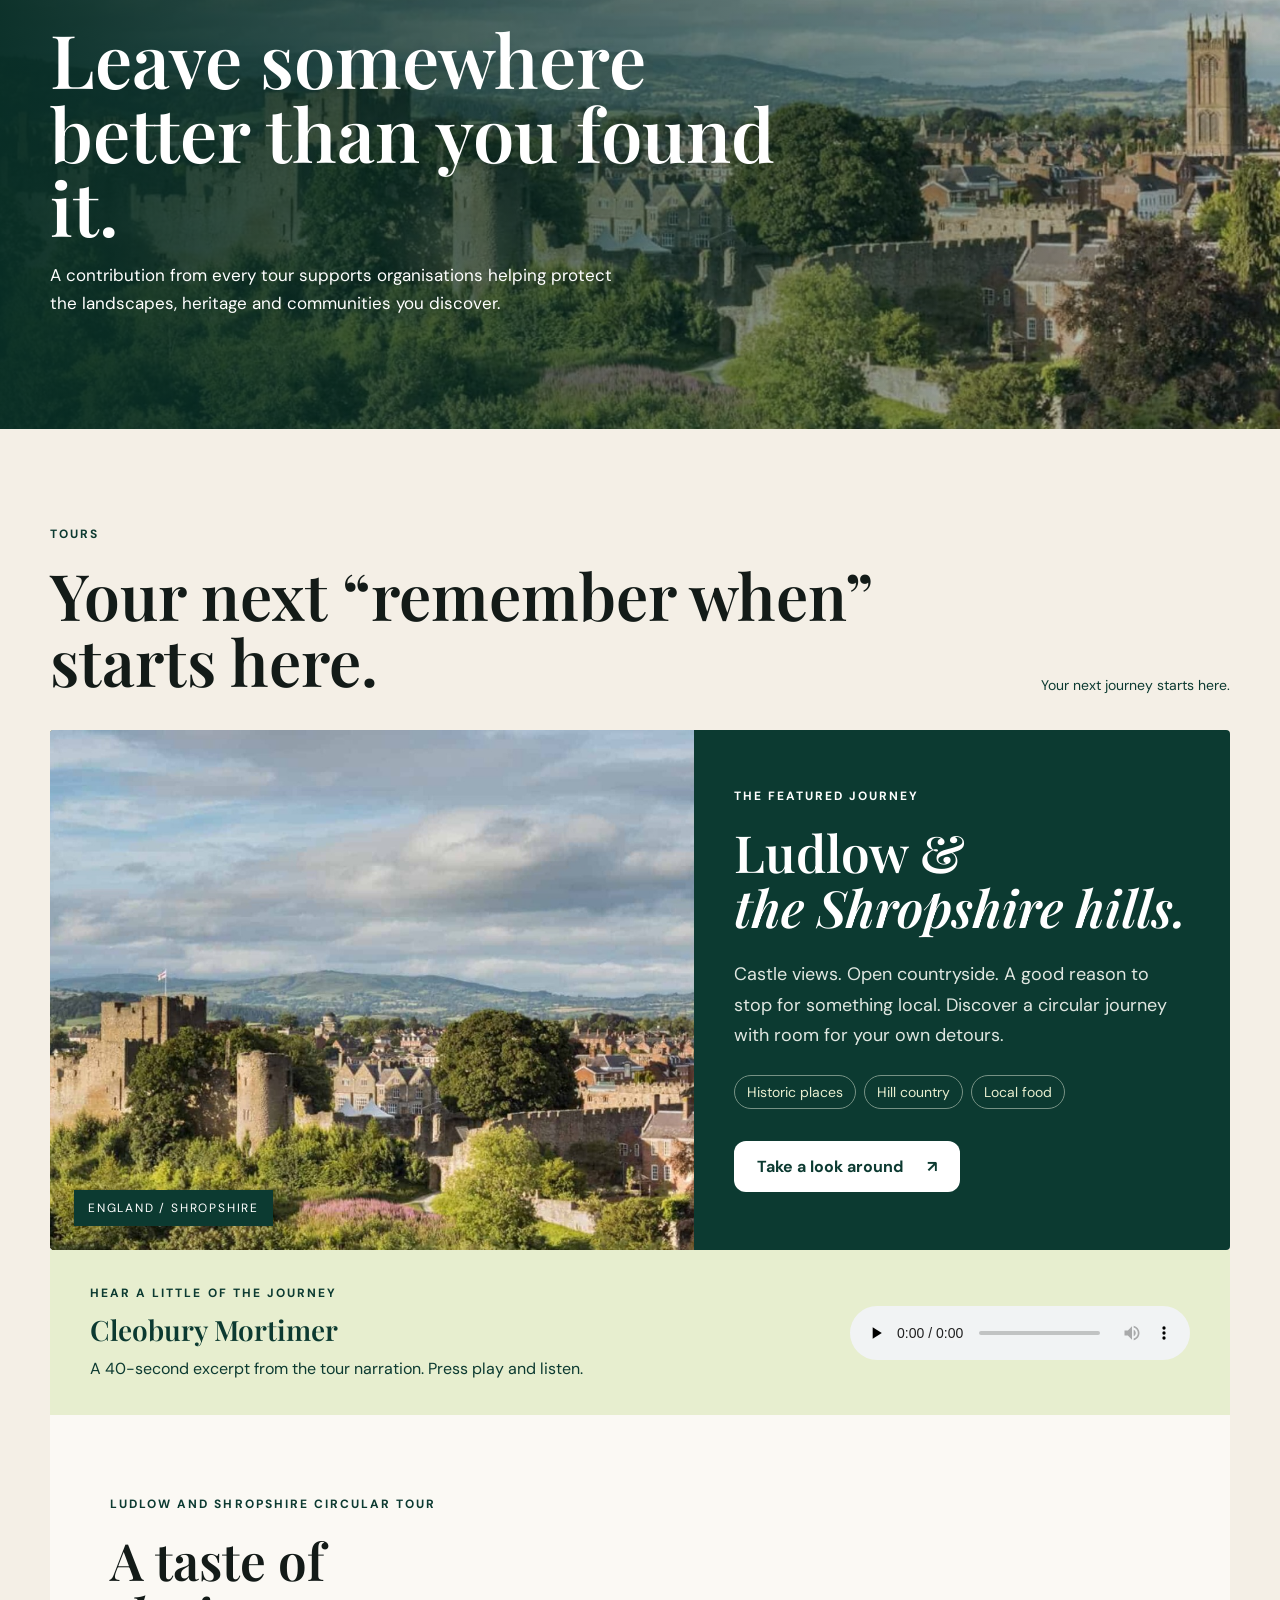
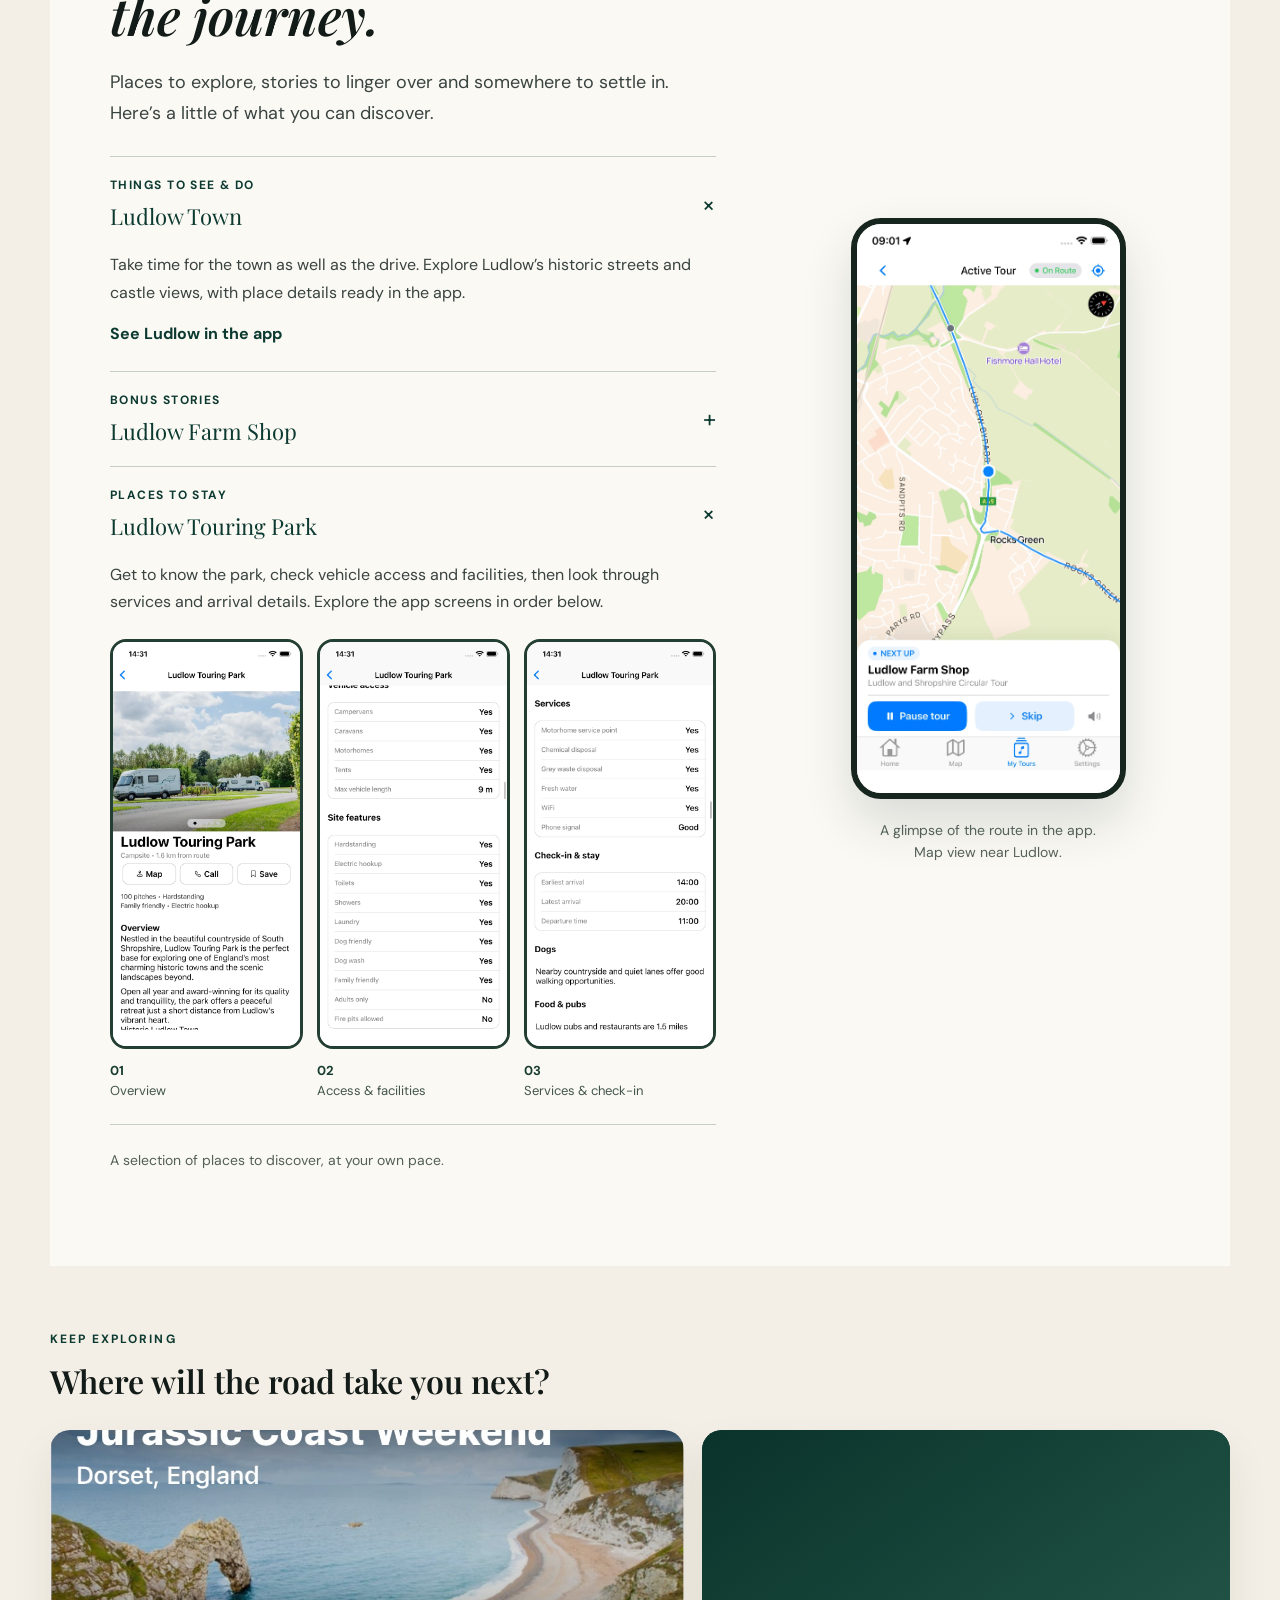
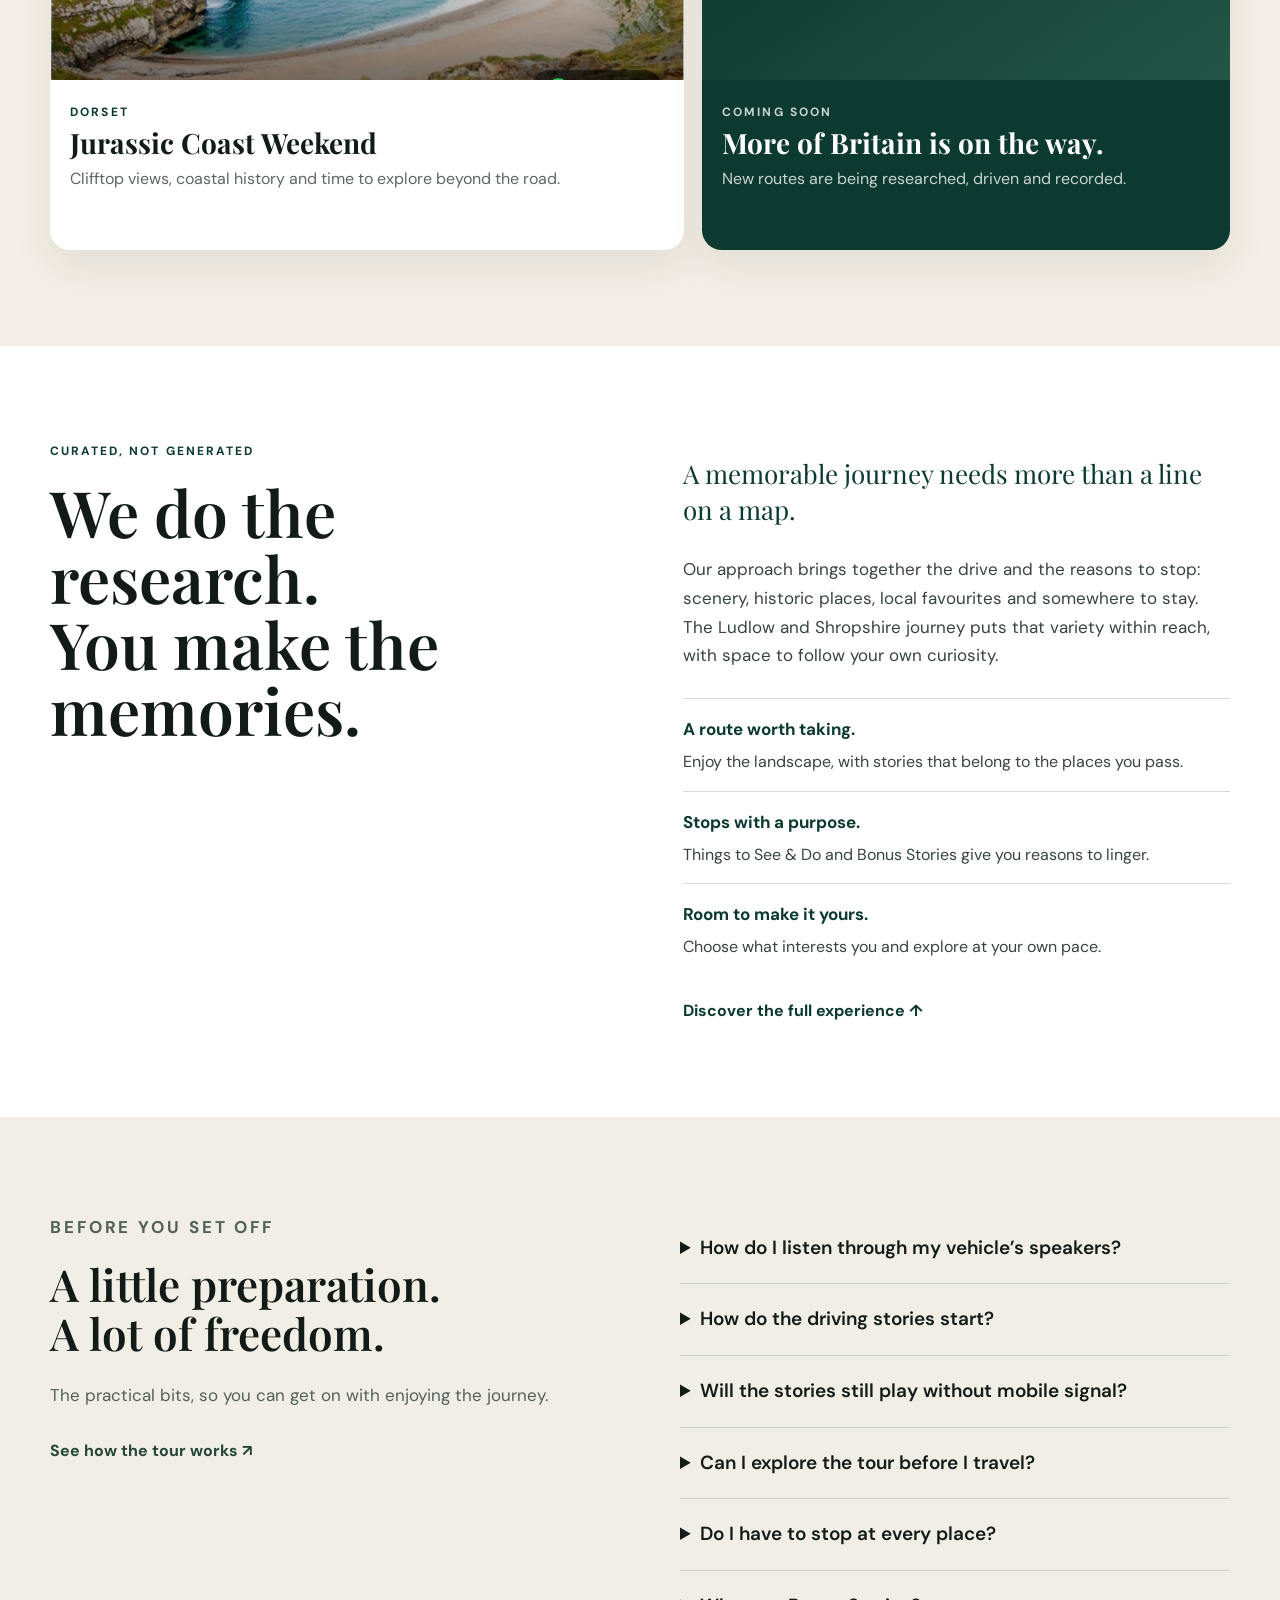
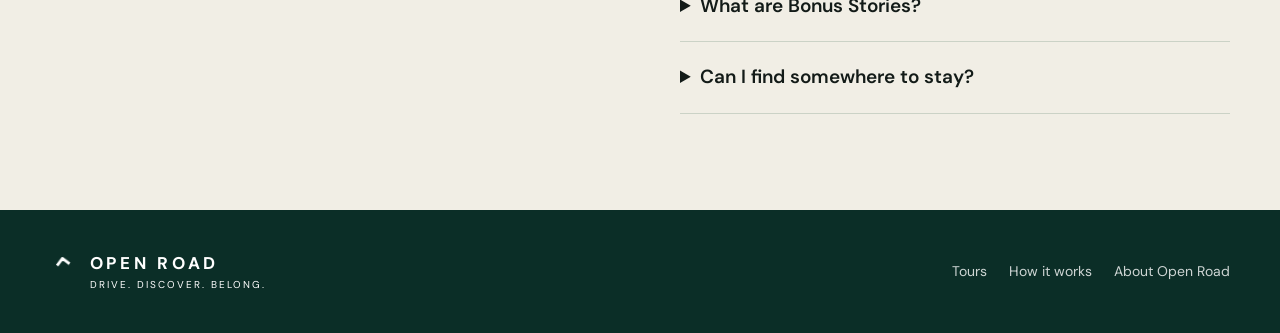
==== commit 136dd862: "Mention hotels alongside campsites throughout app page" ====
--- a/app/index.html
+++ b/app/index.html
@@ -5,7 +5,7 @@
   <meta name="viewport" content="width=device-width,initial-scale=1">
   <meta name="theme-color" content="#f5f1e8">
   <title>Open Road — Your motorhome journey, thoughtfully explored</title>
-  <meta name="description" content="Curated motorhome journeys with GPS-triggered narration, Things to See &amp; Do, Bonus Stories and hand-picked campsites. We do the research. You make the journey.">
+  <meta name="description" content="Curated motorhome journeys with GPS-triggered narration, Things to See &amp; Do, Bonus Stories, campsites and hotels. We do the research. You make the journey.">
   <link rel="stylesheet" href="styles.css?v=offline-20260910-26">
   <script src="motion.js?v=offline-20260910-26" defer></script>
 </head>
@@ -161,8 +161,8 @@
         <article id="places-to-stay" class="linger-stay">
           <p class="eyebrow light">04 / STAY THE NIGHT</p>
           <h2>A good day.<br>A <em>great place to stay.</em></h2>
-          <h3>Curated Campsites &amp; Places to Stay</h3>
-          <p>Park up. Put your feet up. Let the day linger a little. Discover hand-picked campsites and motorhome-friendly places to stay along your route, so a memorable day has somewhere lovely to end.</p>
+          <h3>Campsites, Hotels &amp; Places to Stay</h3>
+          <p>Park up. Put your feet up. Let the day linger a little. Discover campsites, hotels and other places to stay along your route, so a memorable day has somewhere lovely to end.</p>
           <p class="linger-note">Less searching. More settling in.</p><figure class="app-showcase"><div class="section-selected-screen"><img src="/app/assets/ludlow-park-overview.webp" alt="Open Road app: Ludlow Touring Park — campsite details" width="1170" height="2532" loading="lazy"></div><div class="screen-pair"><button type="button" class="screen-device" aria-label="Show Open Road app: Ludlow Touring Park — campsite details"><img src="/app/assets/ludlow-park-overview.webp" alt="Open Road app: Ludlow Touring Park — campsite details" width="1170" height="2532" loading="lazy"></button><button type="button" class="screen-device" aria-label="Show Open Road app: Love 2 Stay — campsite details"><img src="/app/assets/stay-love2stay.webp" alt="Open Road app: Love 2 Stay — campsite details" width="1170" height="2532" loading="lazy"></button></div><figcaption>See facilities, distance from the route and details before you choose.</figcaption></figure>
         </article>
       </div>
@@ -261,10 +261,10 @@
           <details id="connecting-audio"><summary>How do I listen through my vehicle’s speakers?</summary><p>While parked, pair your phone using your vehicle’s Bluetooth instructions, then select Bluetooth audio on the stereo. Play a little audio to check the connection and adjust the volume before you set off.</p><p>Using a hired motorhome or rental car? Ask the hire team to help you pair your phone. You can also listen through your phone’s own speaker.</p></details>
           <details><summary>How do the driving stories start?</summary><p>Your phone’s GPS tells the app when you reach a narration point along the tour route, and the story plays automatically. The Active Tour map shows your progress, the next story and what’s playing. Download your tour before leaving so the narration is ready for offline use.</p></details>
           <details><summary>Will the stories still play without mobile signal?</summary><p>Yes. Your phone uses GPS satellites to work out where you are, so mobile reception or Wi-Fi isn’t needed to trigger the downloaded narration.</p><p>Install the app and fully download your chosen tour while you have a reliable connection, before you head out. Keep location access enabled, and you’re ready to hear the stories along the route even when mobile signal drops away.</p></details>
-          <details><summary>Can I explore the tour before I travel?</summary><p>Absolutely. Browse the route, places to visit, Bonus Stories and campsites before you leave. Pick out the stops that catch your eye and start shaping your trip.</p></details>
+          <details><summary>Can I explore the tour before I travel?</summary><p>Absolutely. Browse the route, places to visit, Bonus Stories, campsites and hotels before you leave. Pick out the stops that catch your eye and start shaping your trip.</p></details>
           <details><summary>Do I have to stop at every place?</summary><p>Make the journey your own. Browse Things to See &amp; Do, choose the places that interest you and take your time when you stop.</p></details>
           <details><summary>What are Bonus Stories?</summary><p>At selected places, these longer stories give you more to discover when you stop. They’re a chance to spend a little longer with the history and characters of a place.</p></details>
-          <details><summary>Can I find somewhere to stay?</summary><p>The tour includes curated campsites and places to stay along the route. Browse their details and facilities in the app before choosing where to settle in.</p></details>
+          <details><summary>Can I find somewhere to stay?</summary><p>The tour includes campsites and hotels along the route. Browse their details and facilities in the app before choosing where to settle in.</p></details>
         </div>
       </div>
     </section>
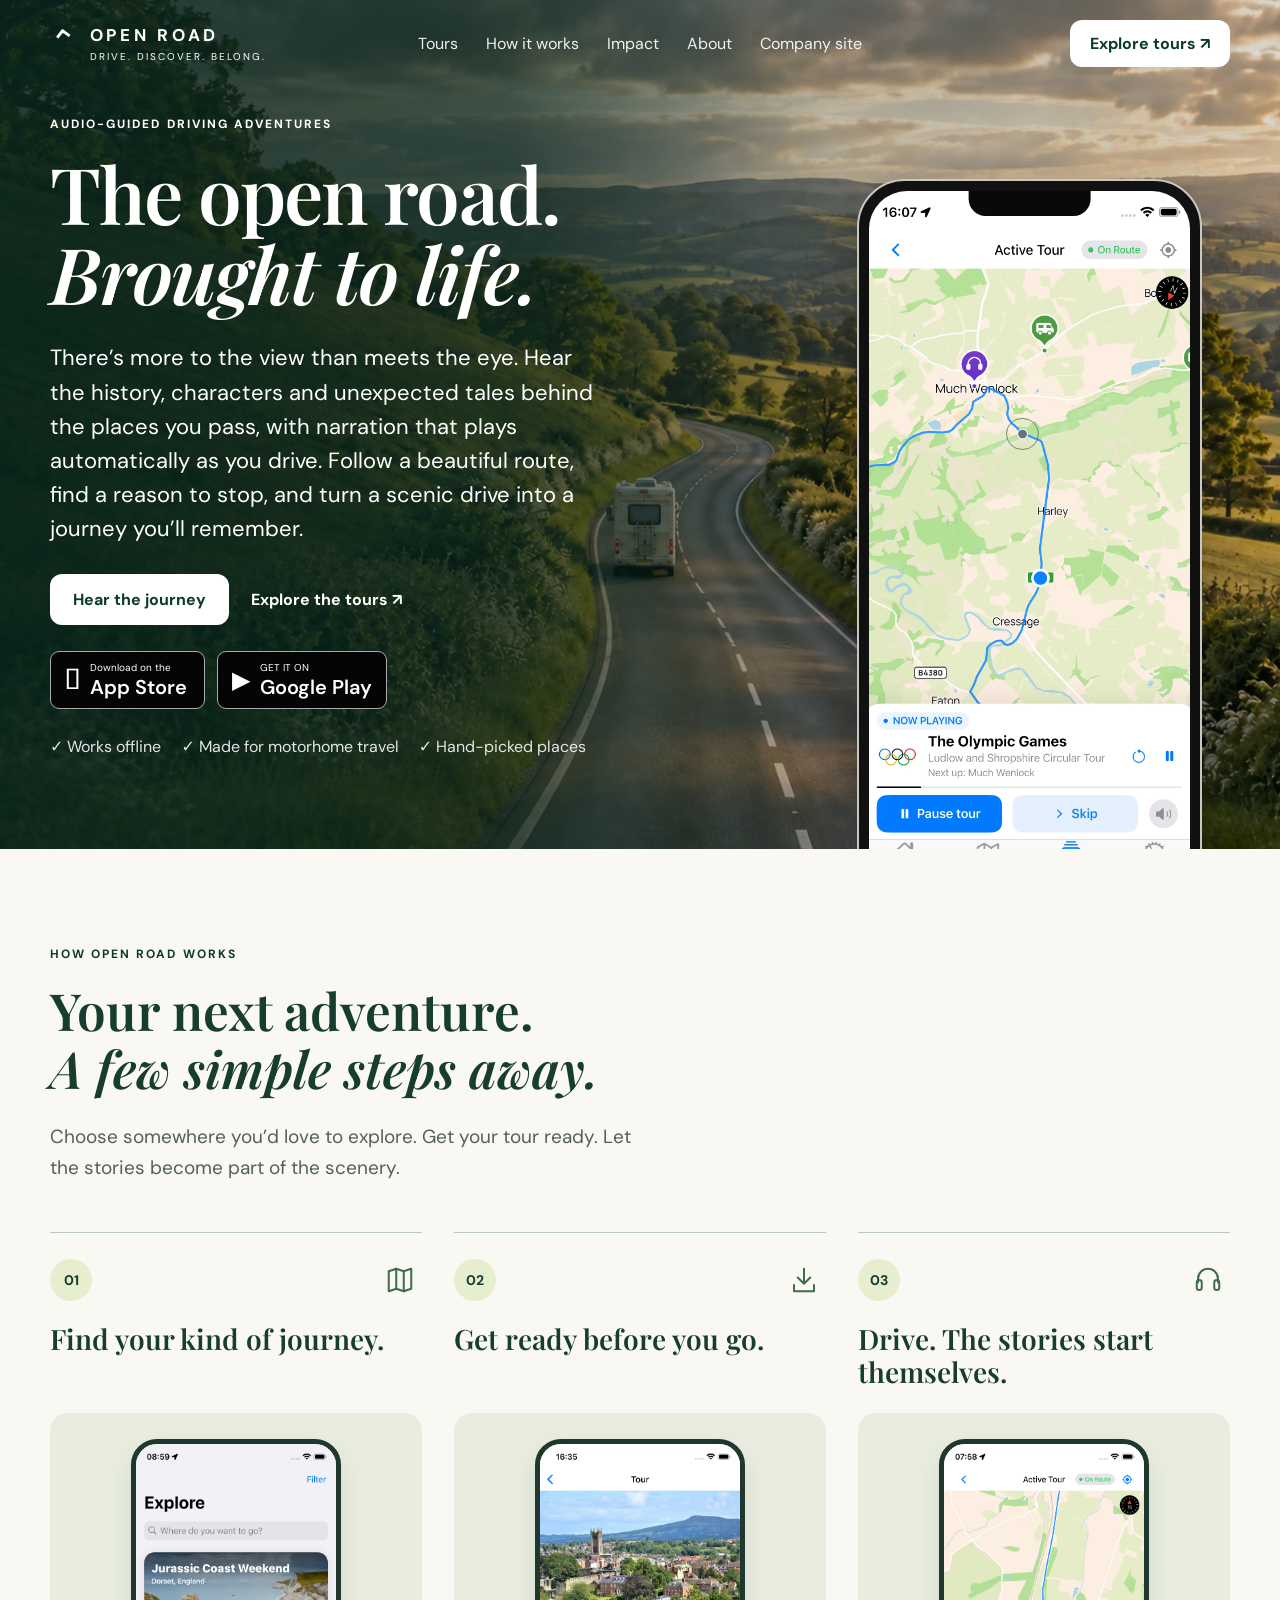
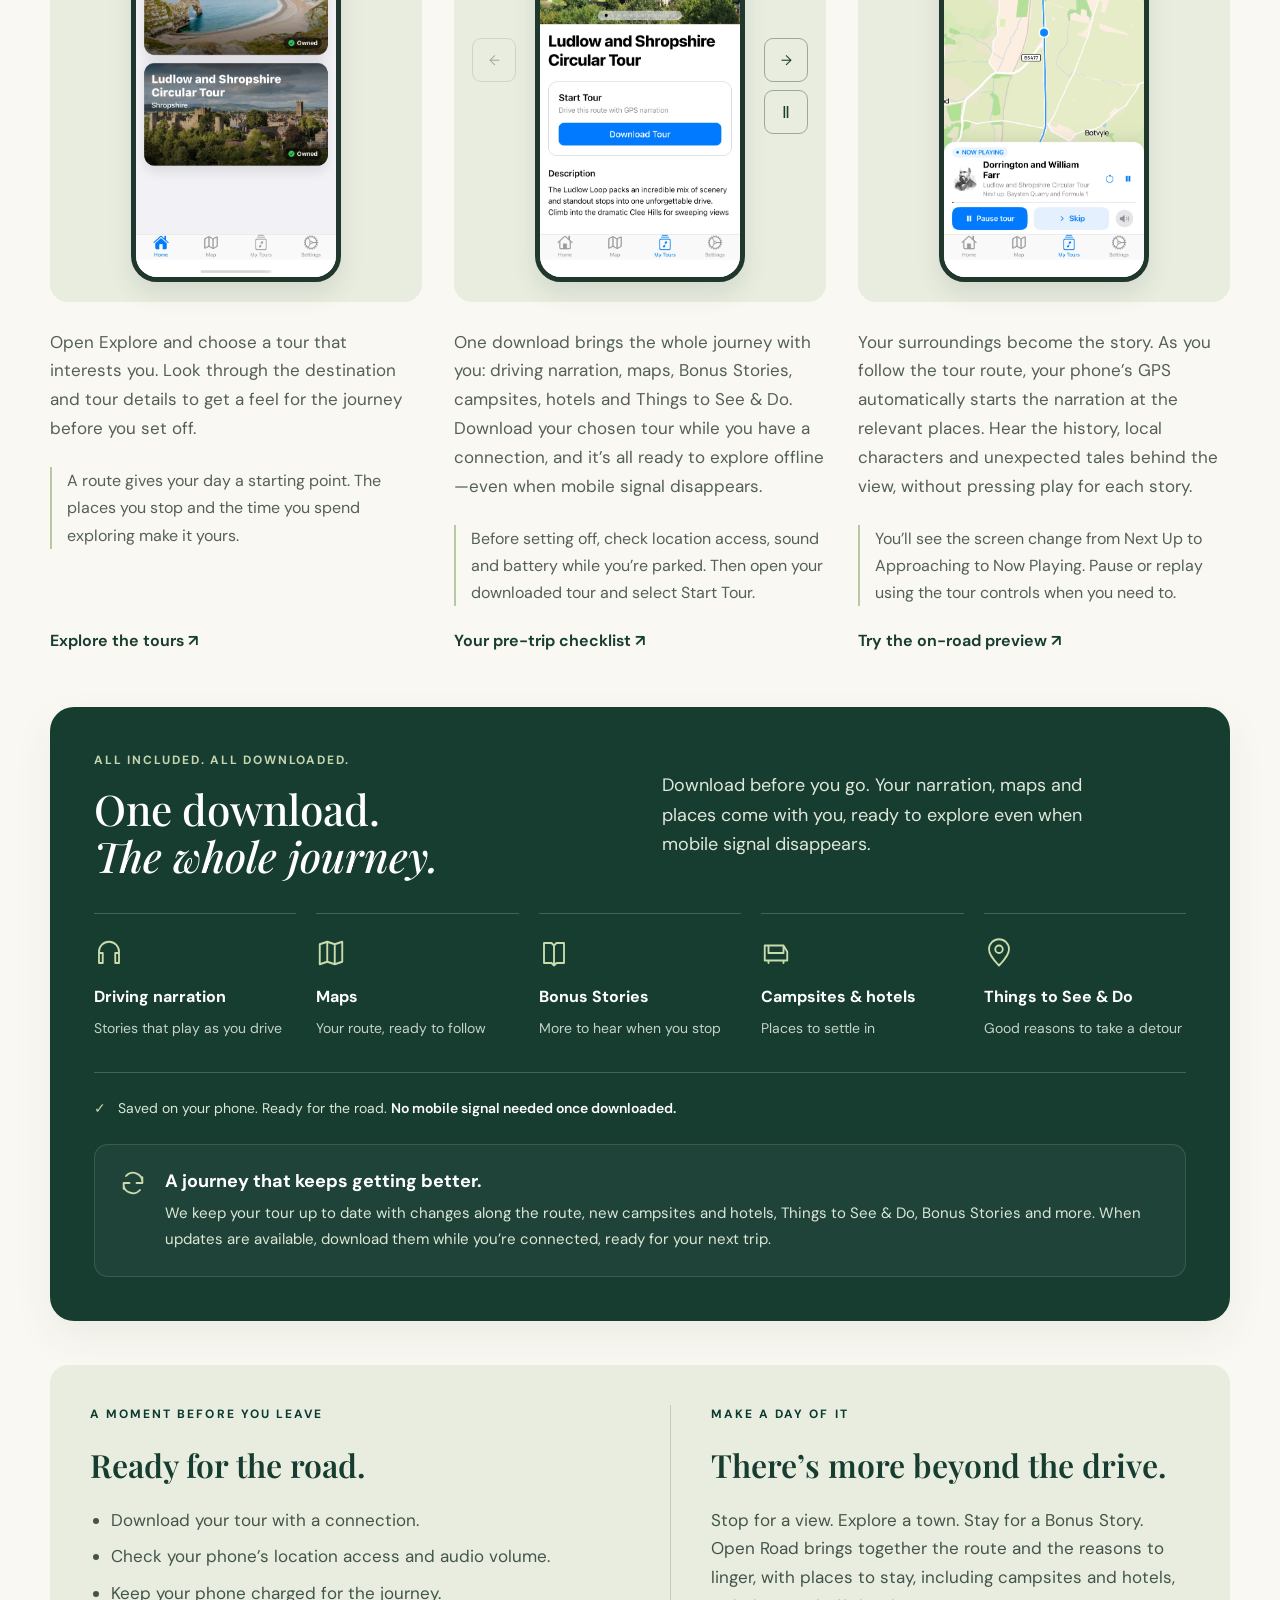
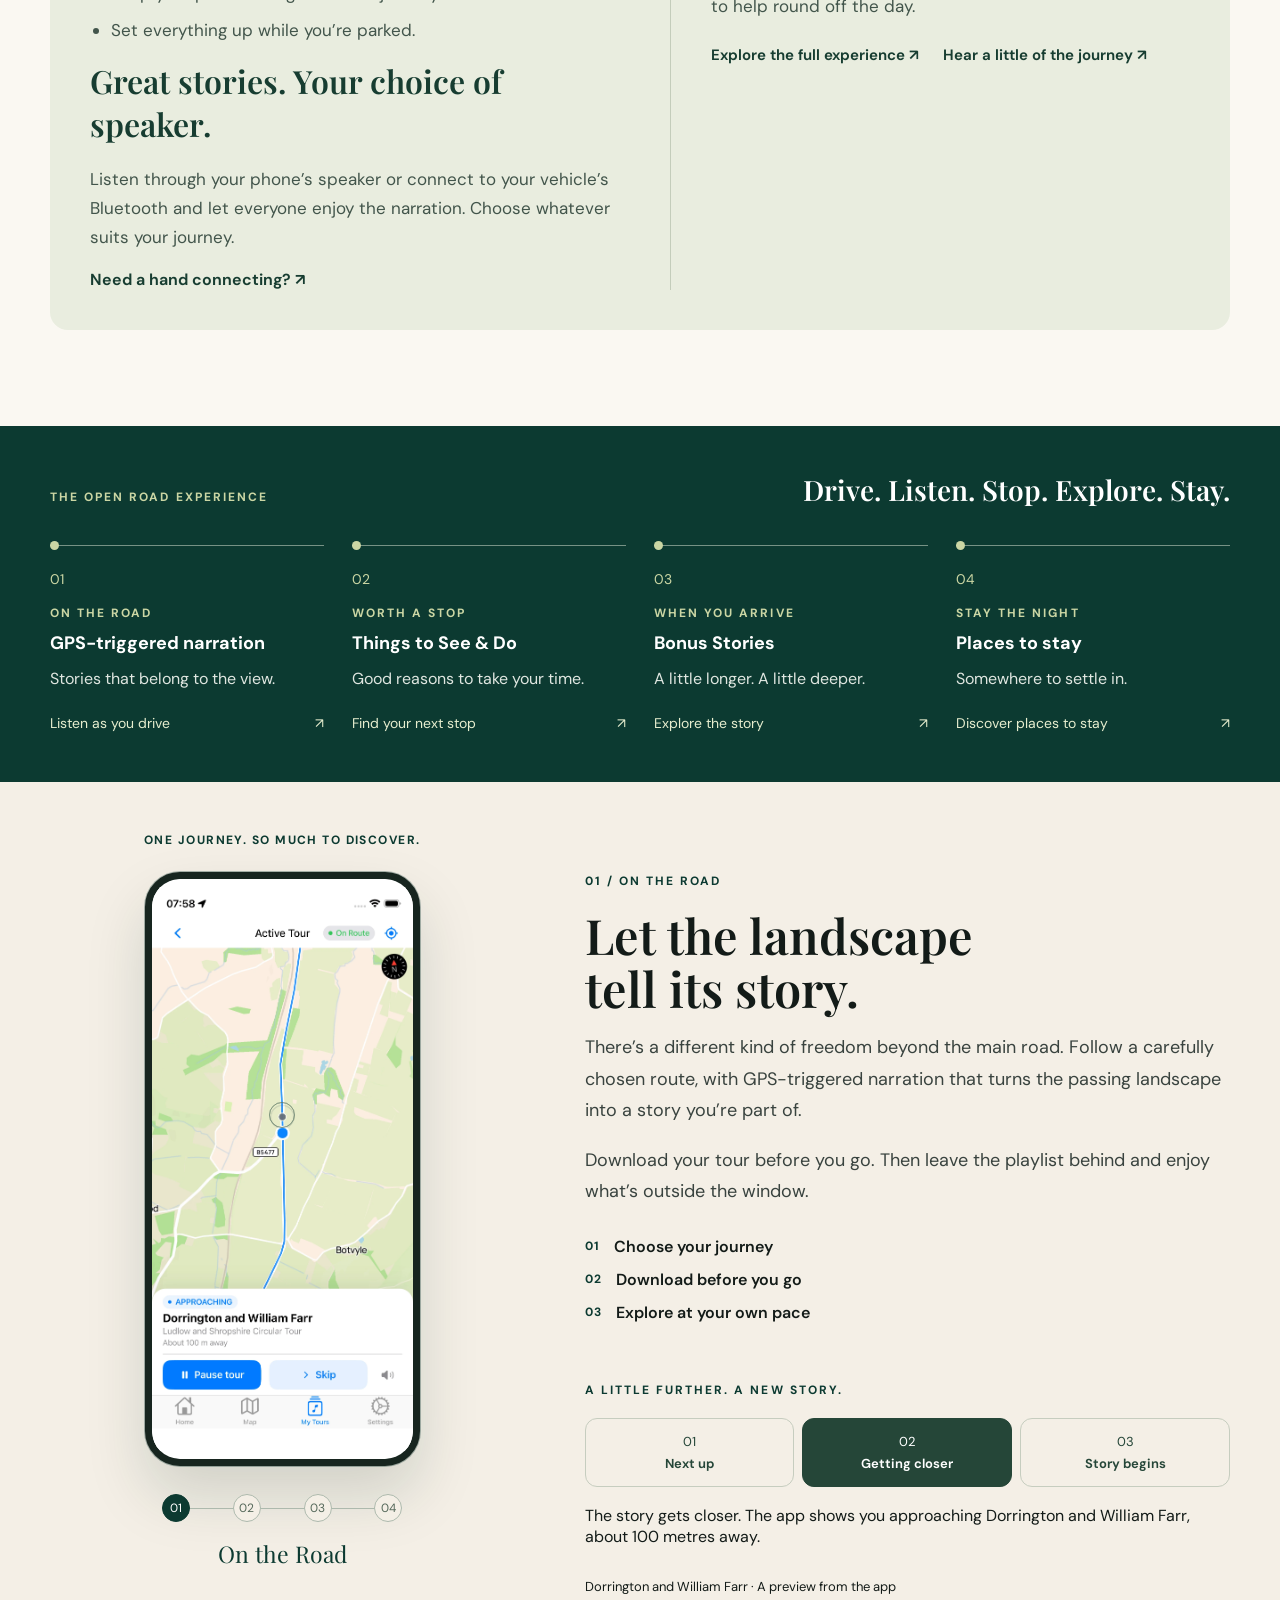
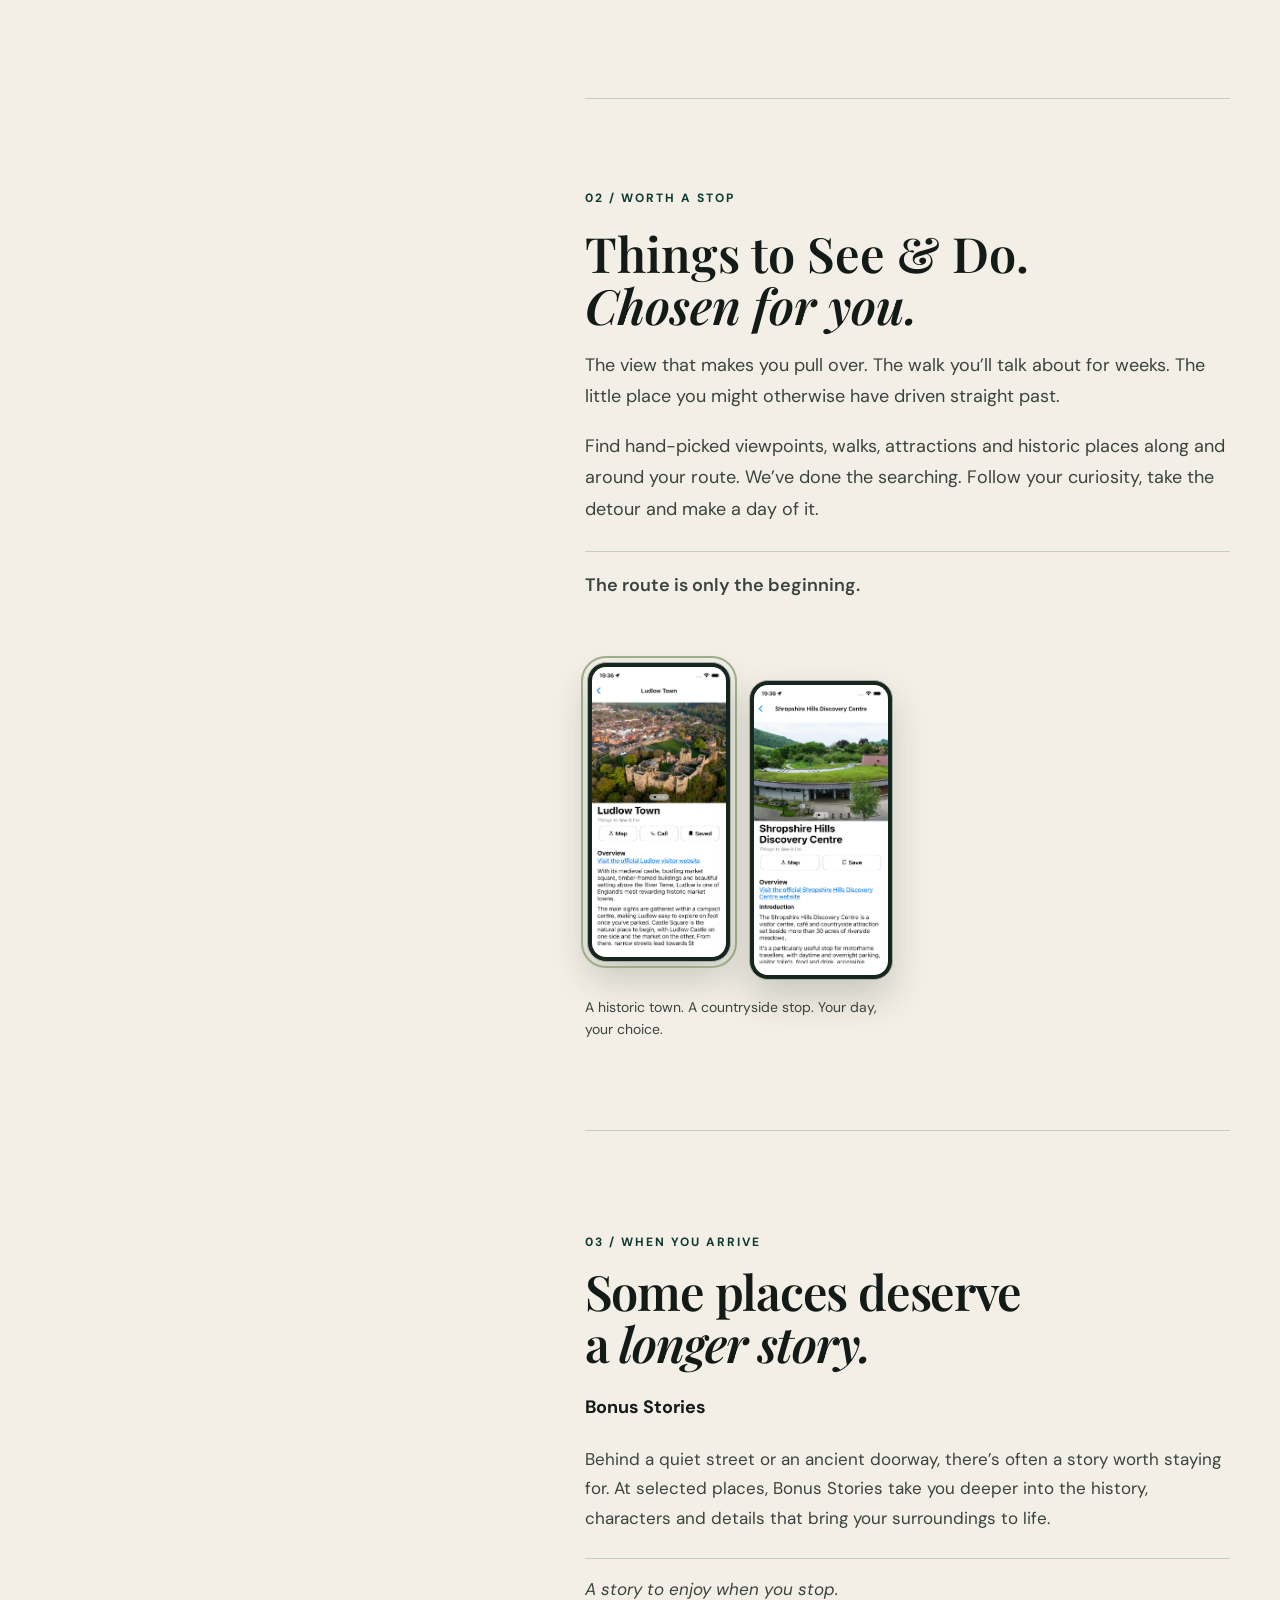
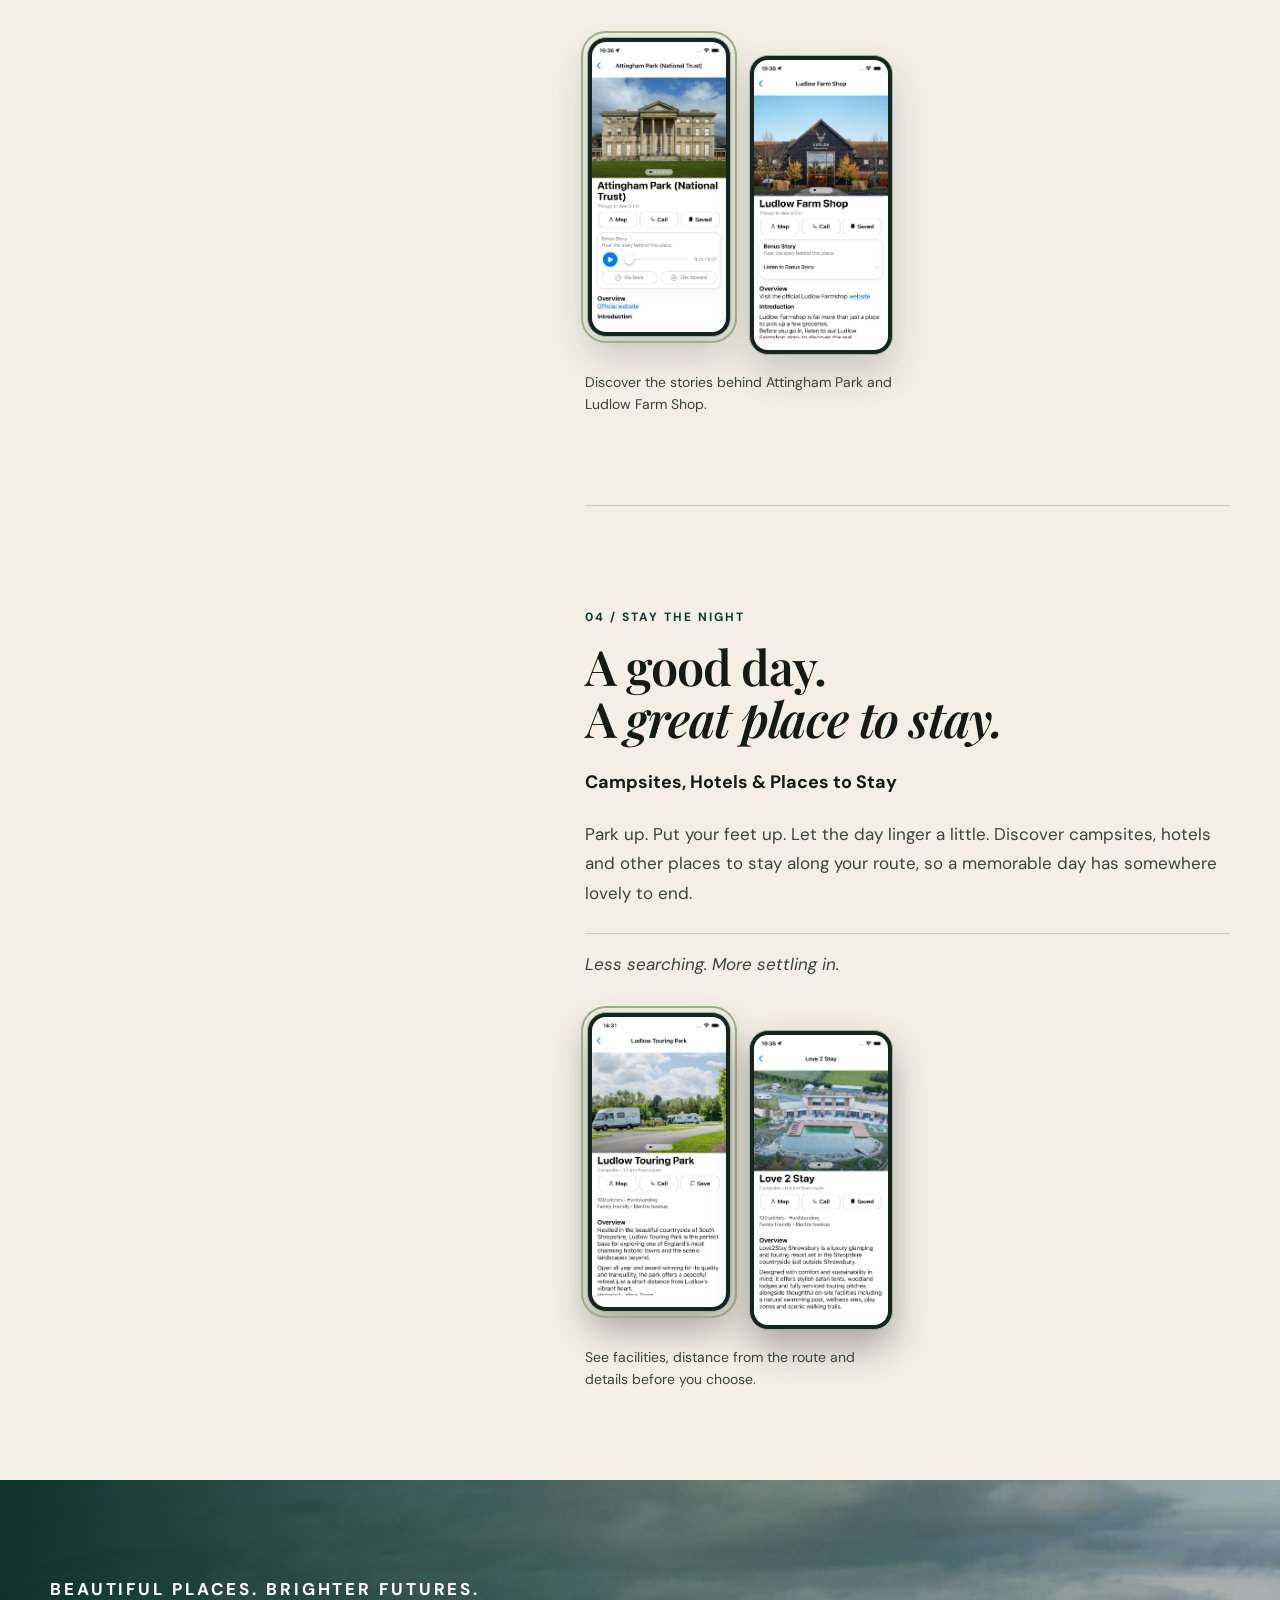
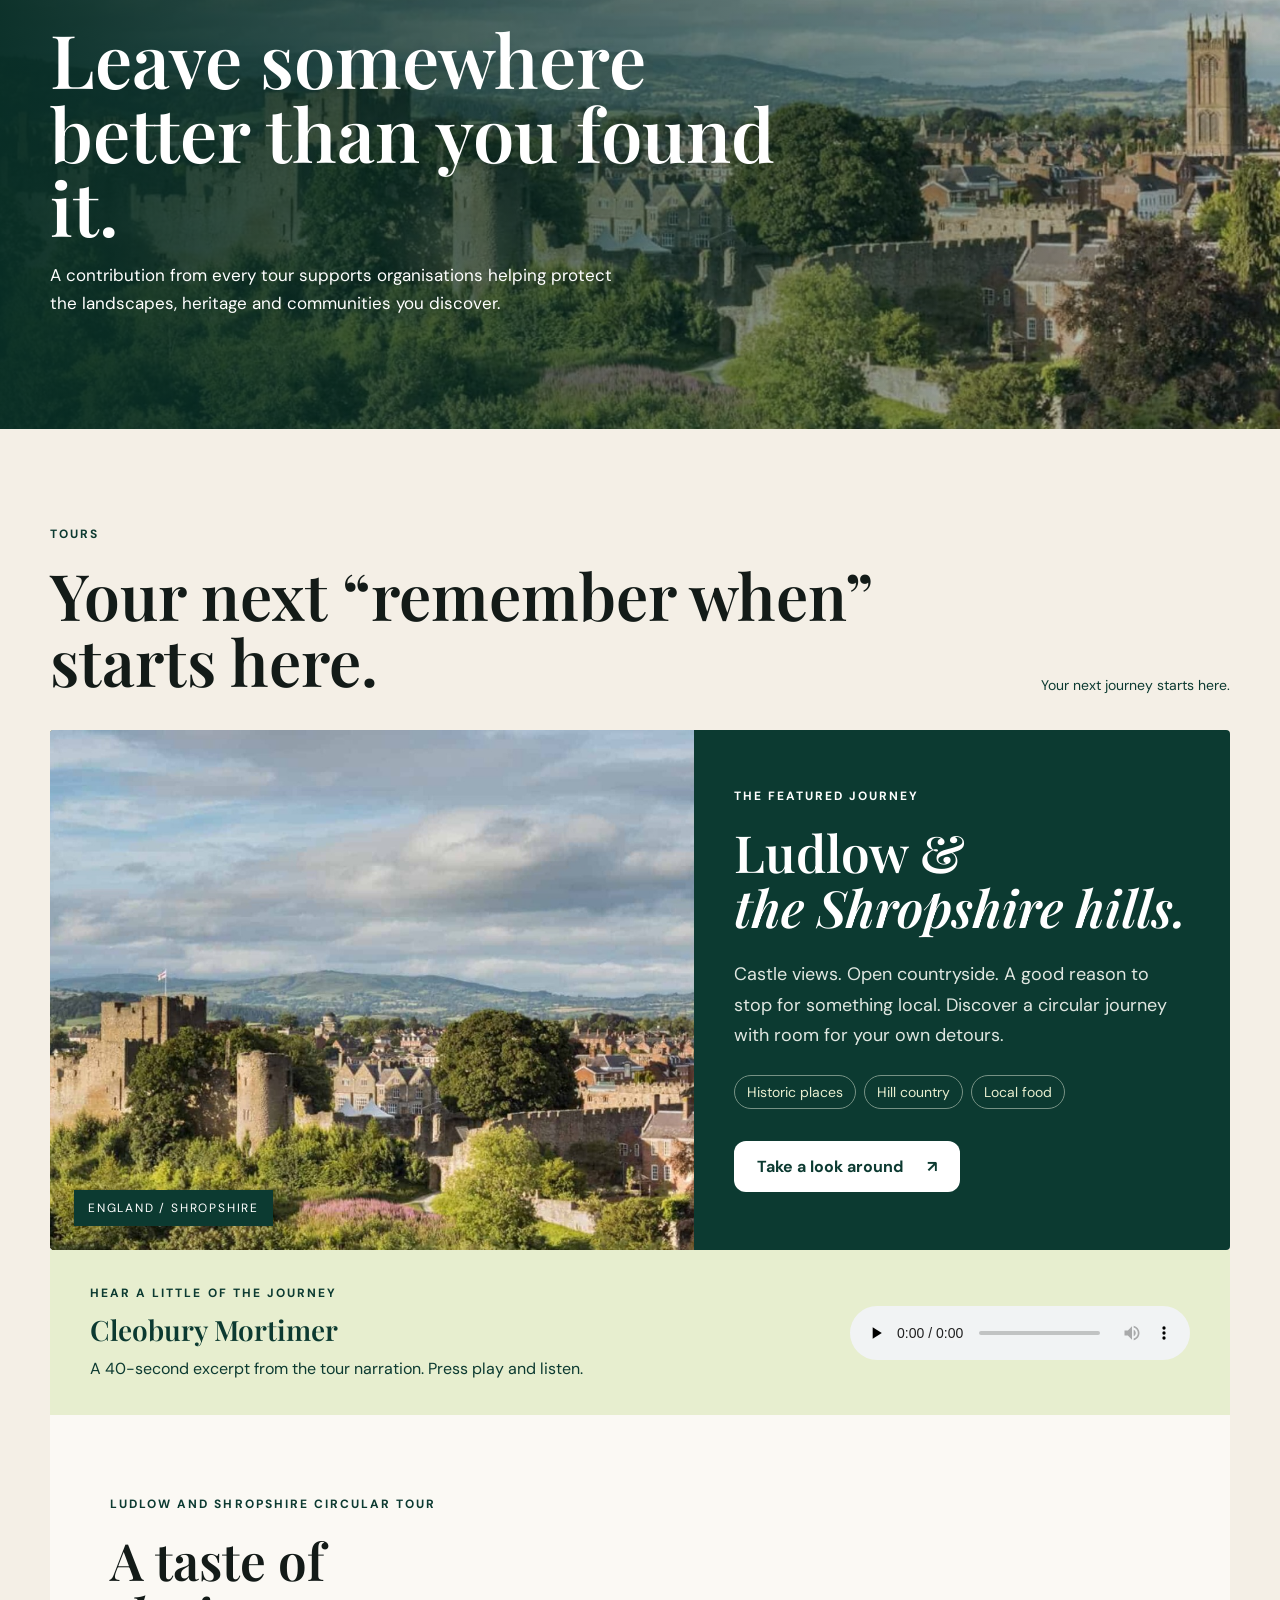
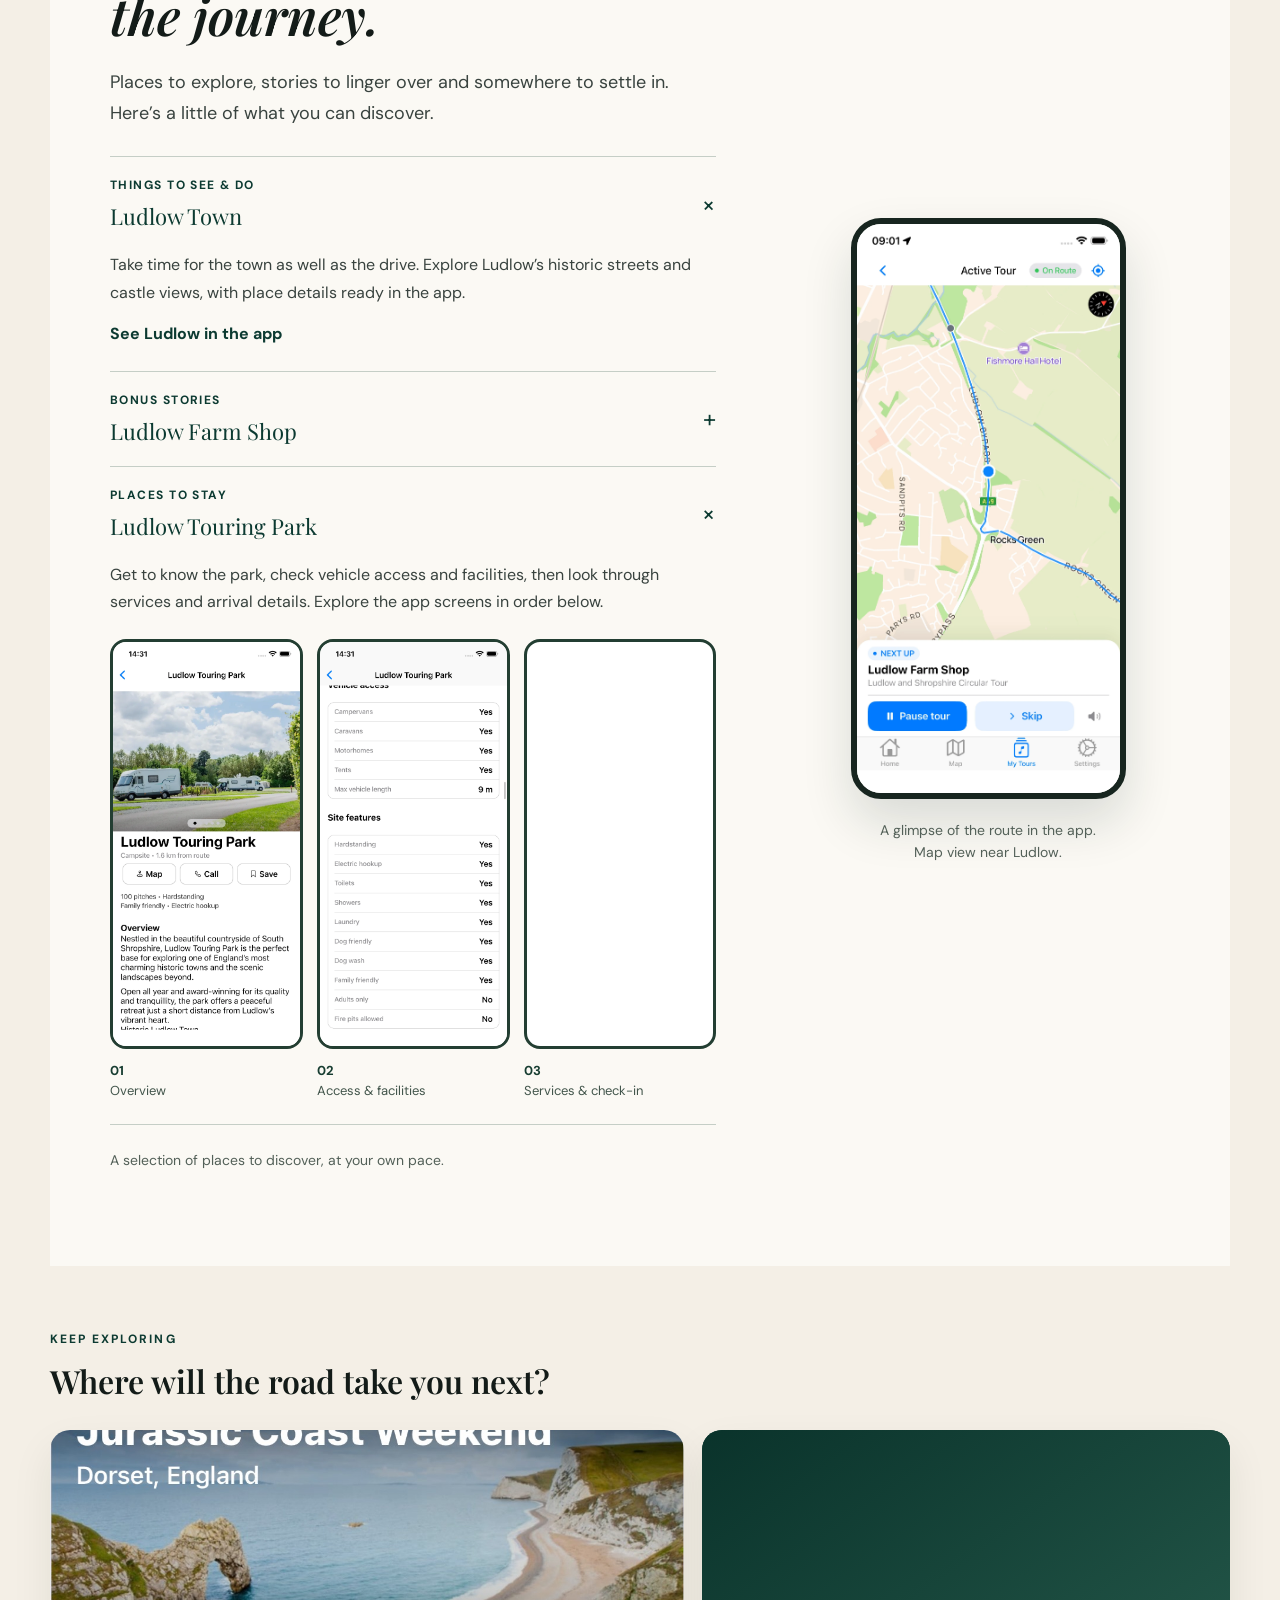
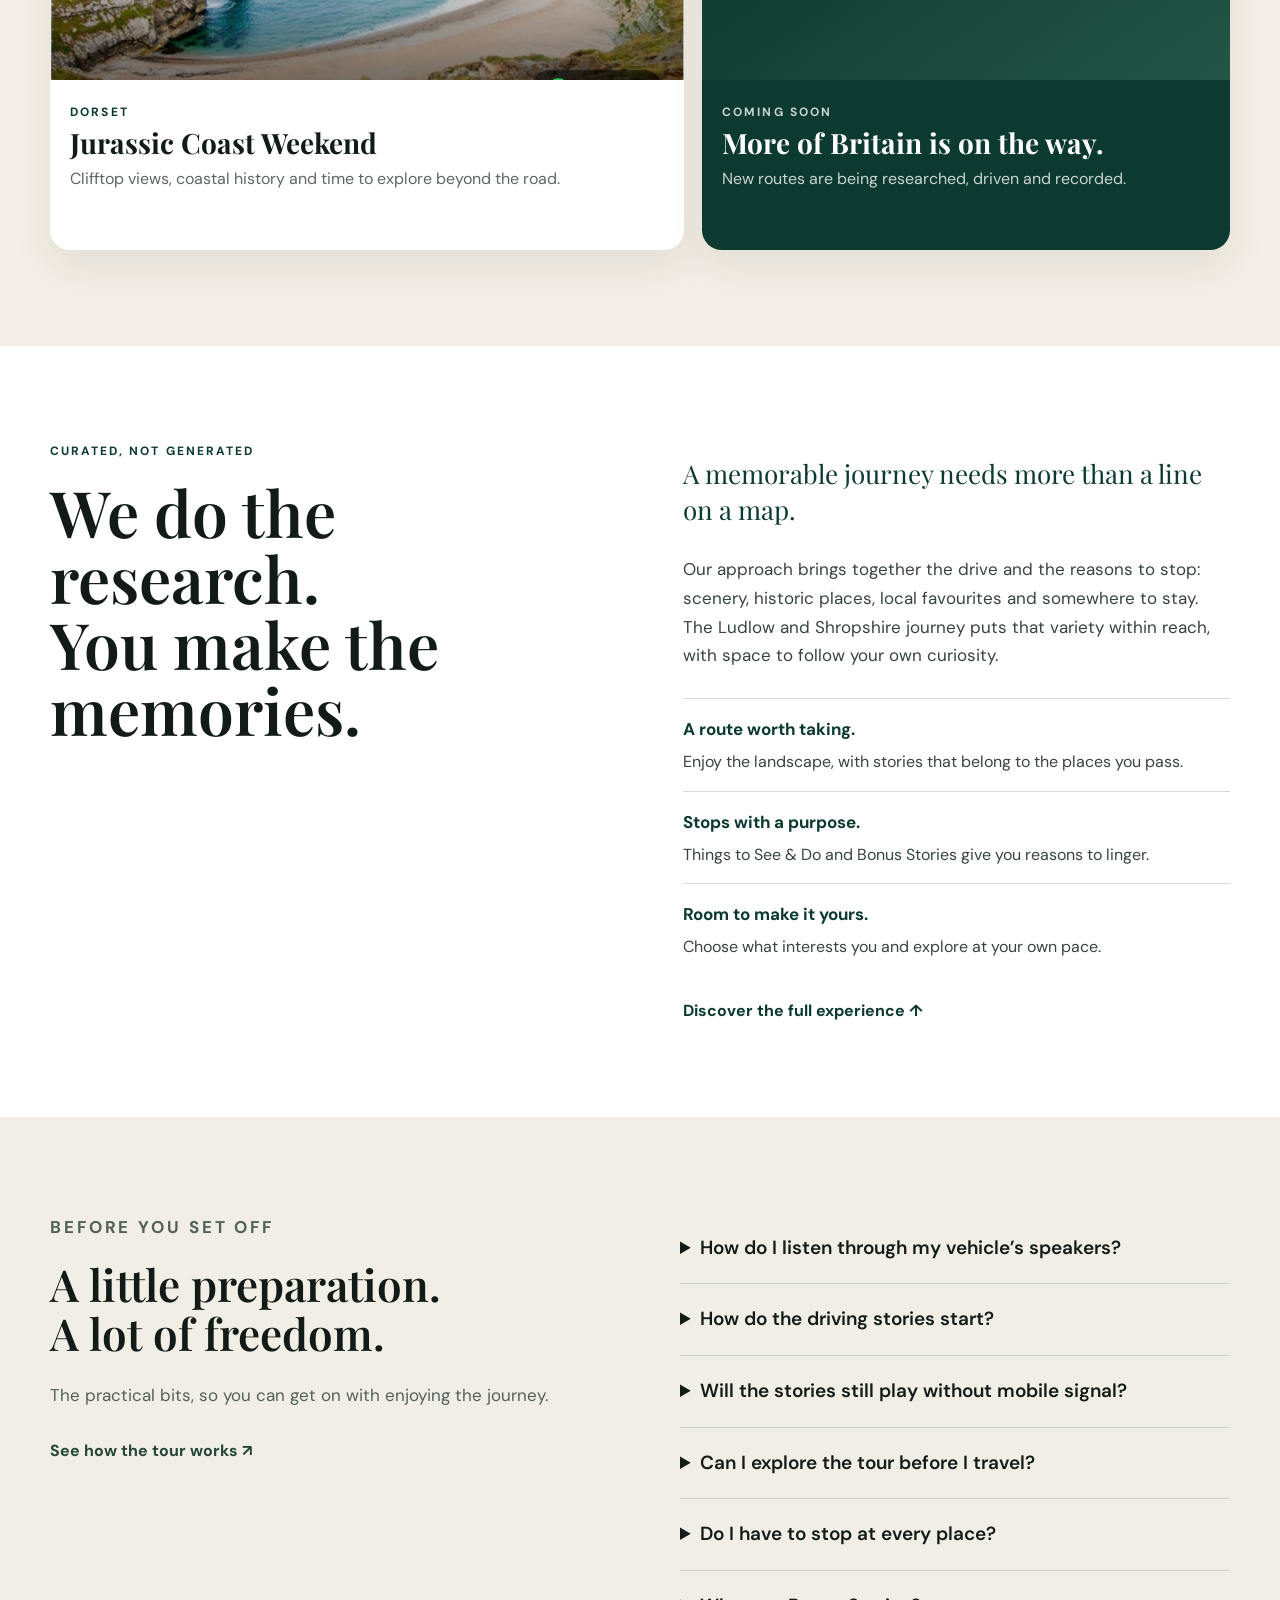
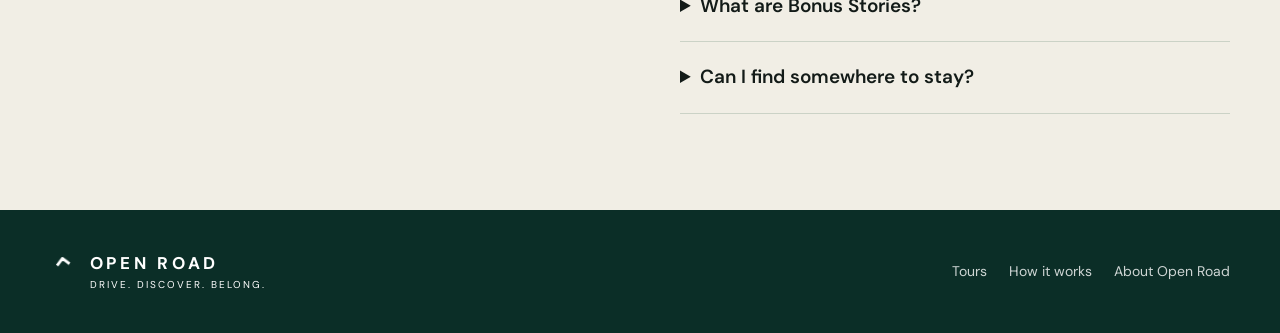
==== commit f6c22101: "Update adventure headline to include all drivers" ====
--- a/app/index.html
+++ b/app/index.html
@@ -34,7 +34,7 @@
       <div class="hero-scrim"></div>
       <div class="shell hero-grid">
         <div class="hero-copy">
-          <p class="eyebrow light">AUDIO-GUIDED MOTORHOME ADVENTURES</p>
+          <p class="eyebrow light">AUDIO-GUIDED DRIVING ADVENTURES</p>
           <h1>The open road.<br><em>Brought to life.</em></h1>
           <p class="lead">There’s more to the view than meets the eye. Hear the history, characters and unexpected tales behind the places you pass, with narration that plays automatically as you drive. Follow a beautiful route, find a reason to stop, and turn a scenic drive into a journey you’ll remember.</p>
           <div class="cta-row">
